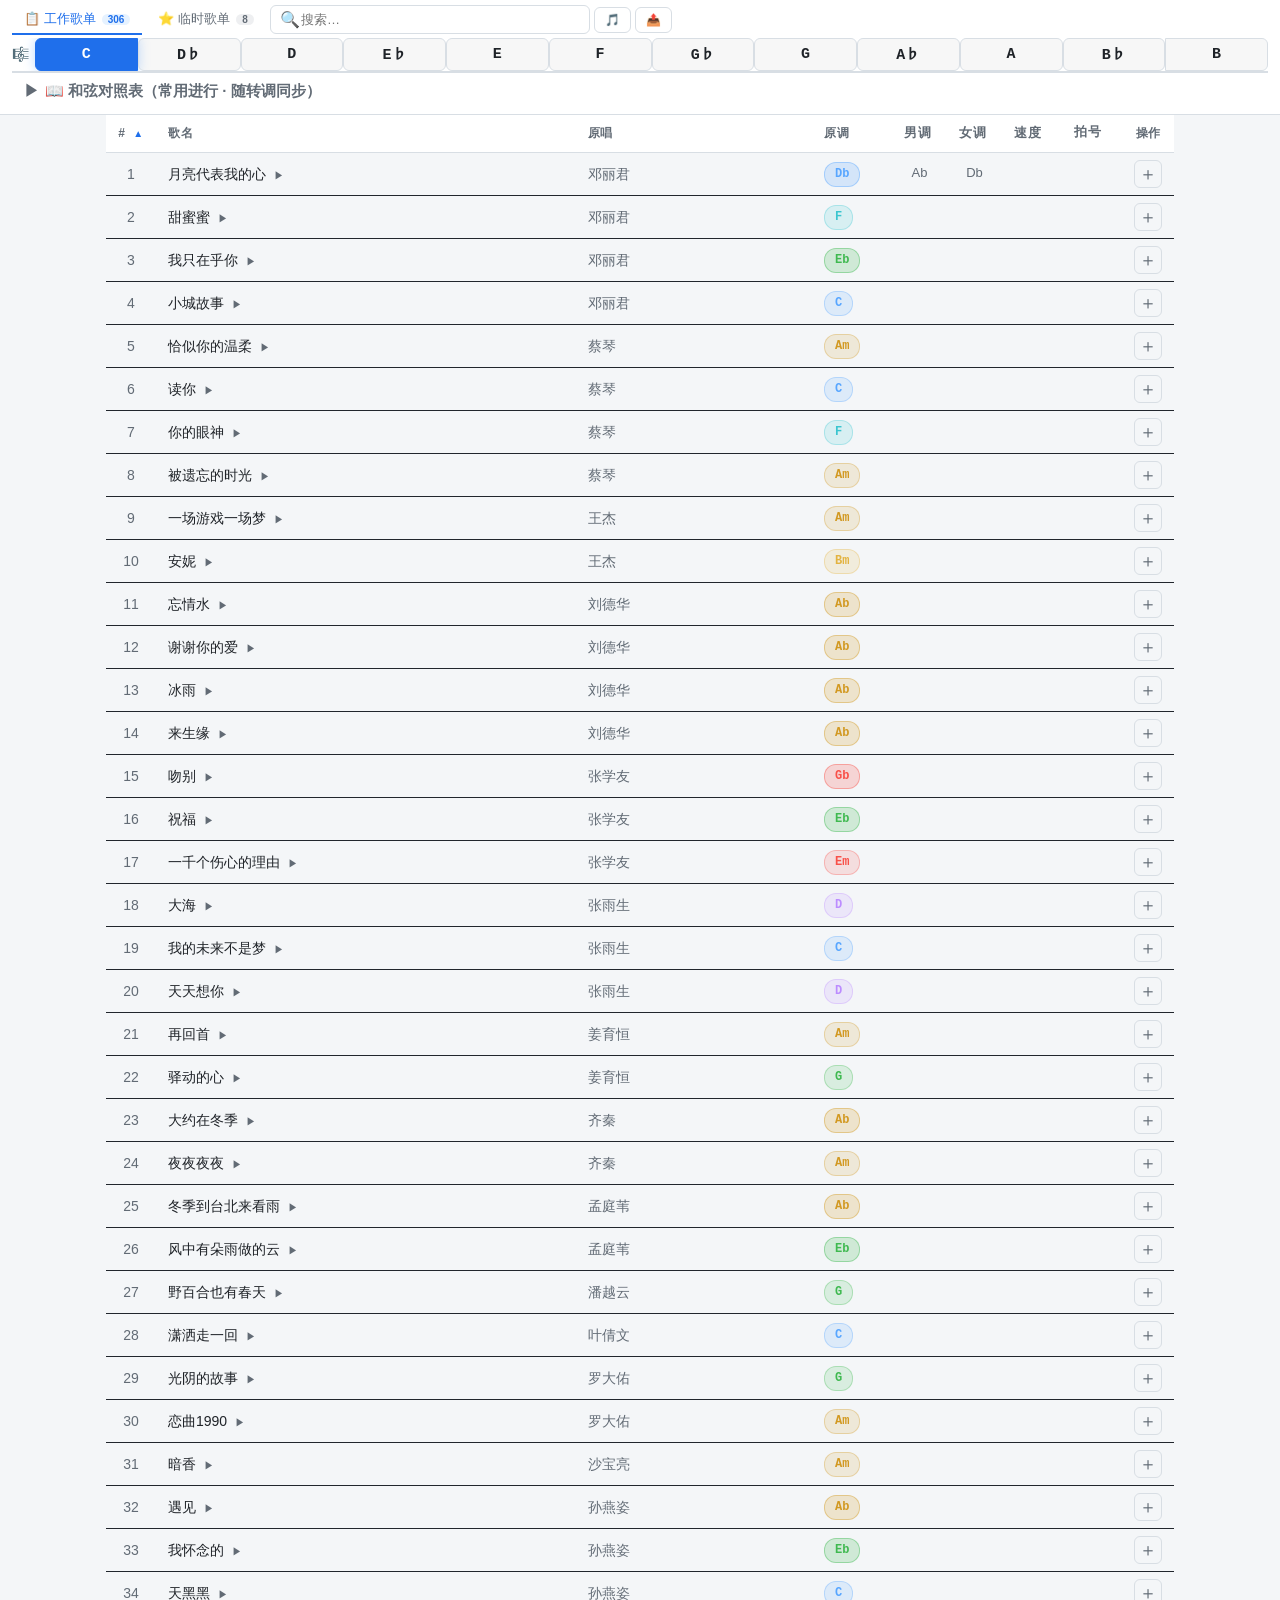
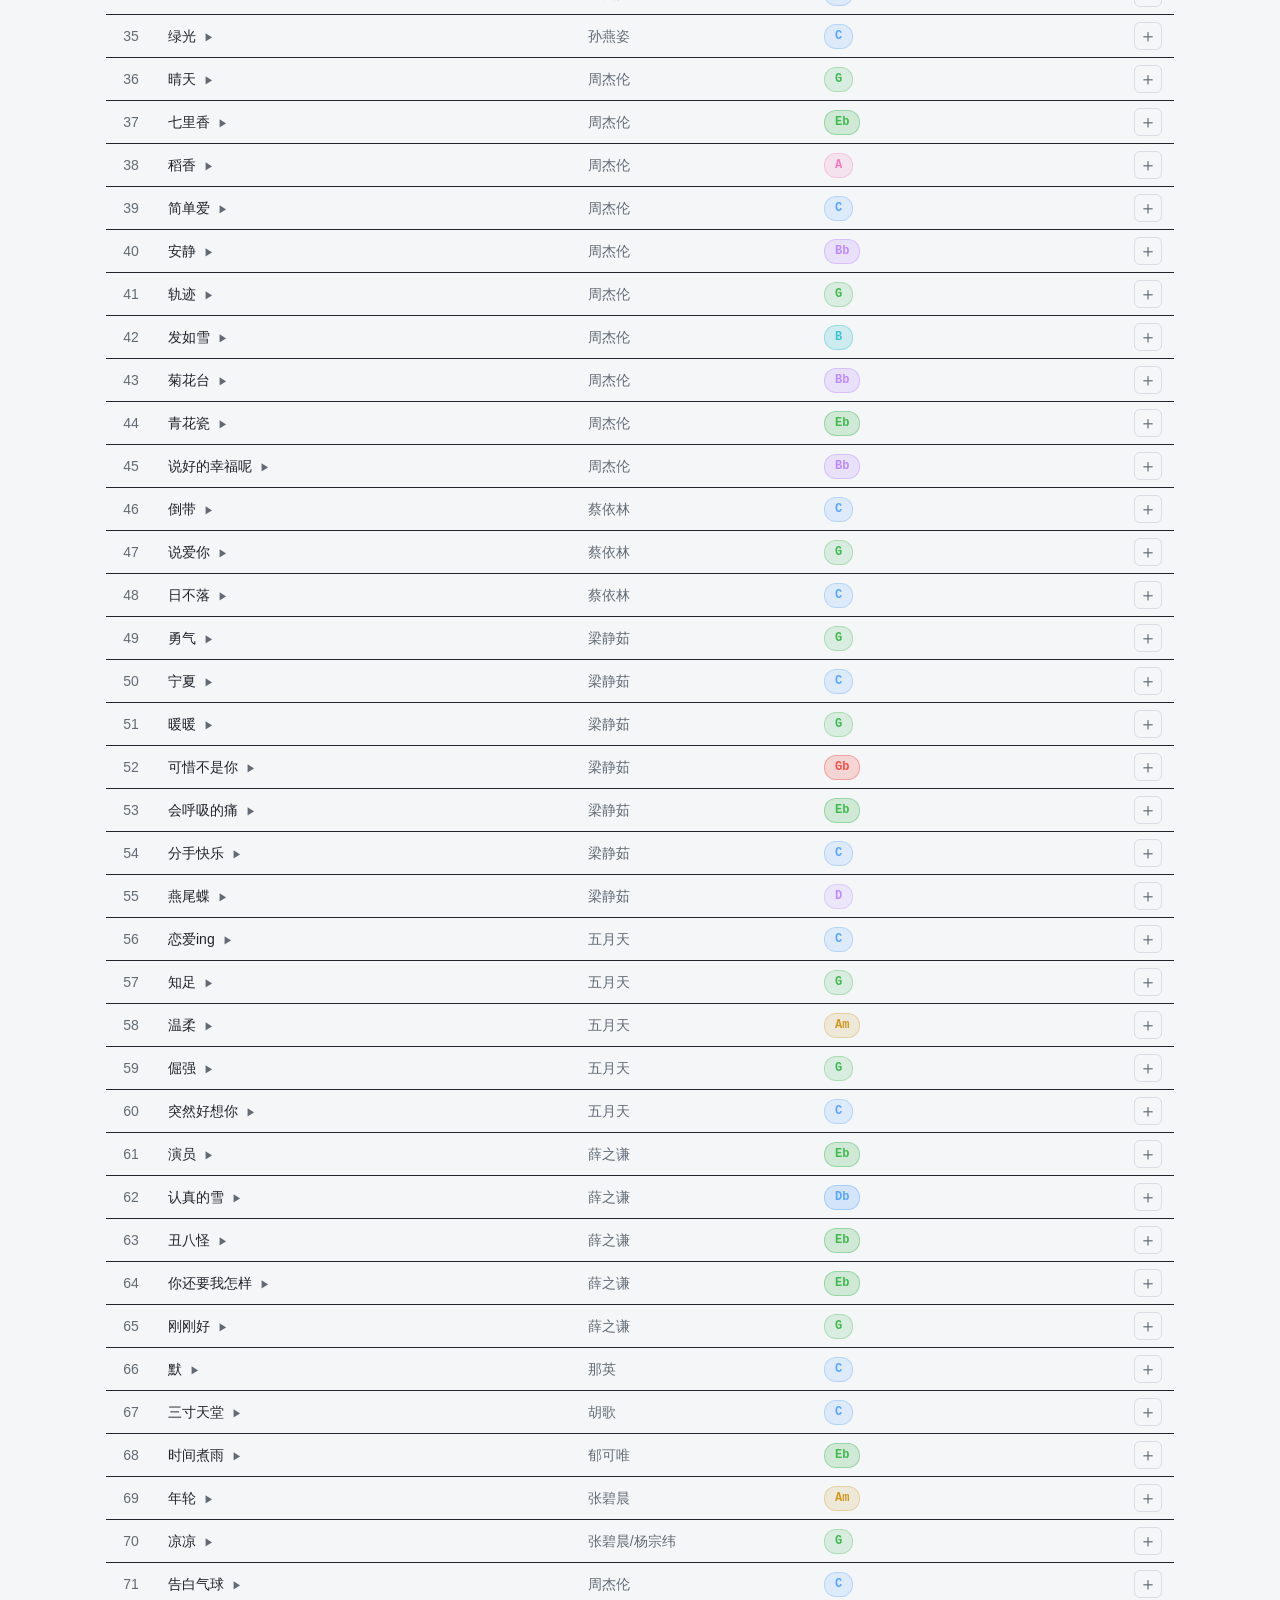
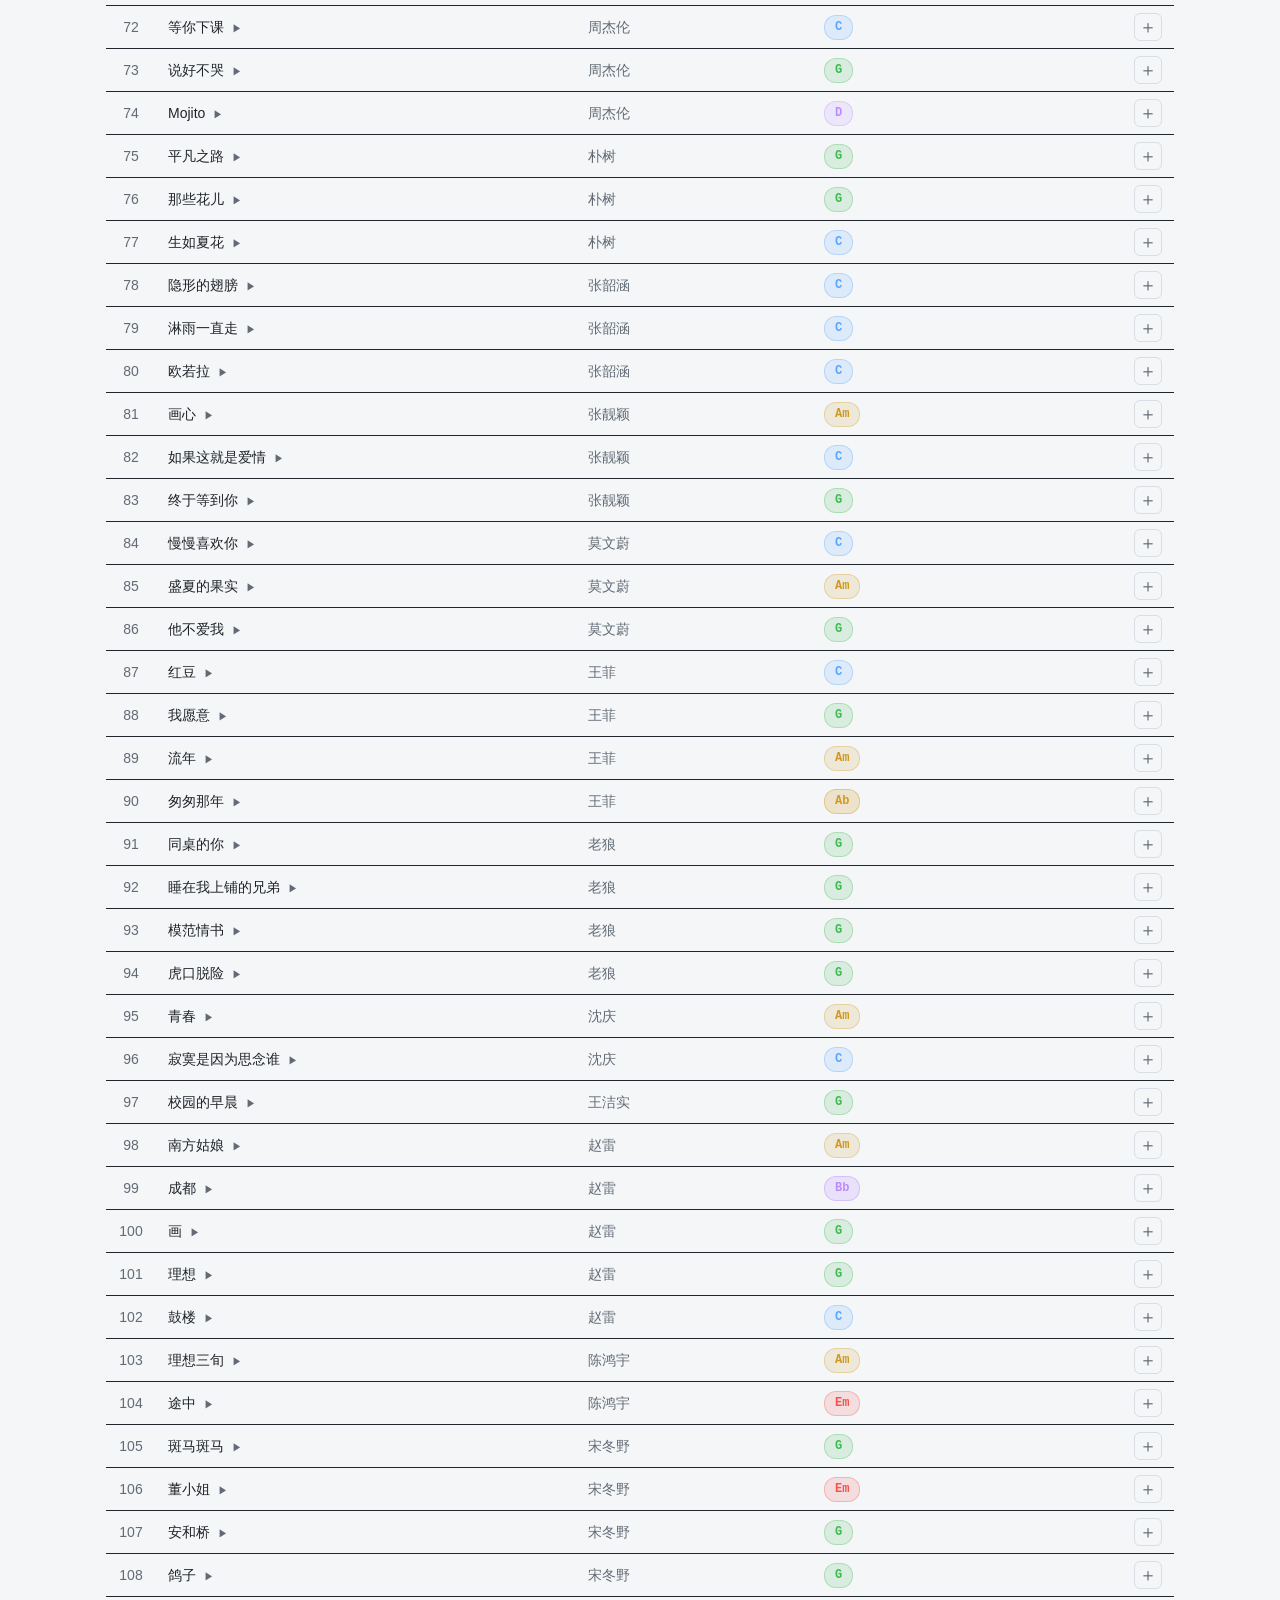
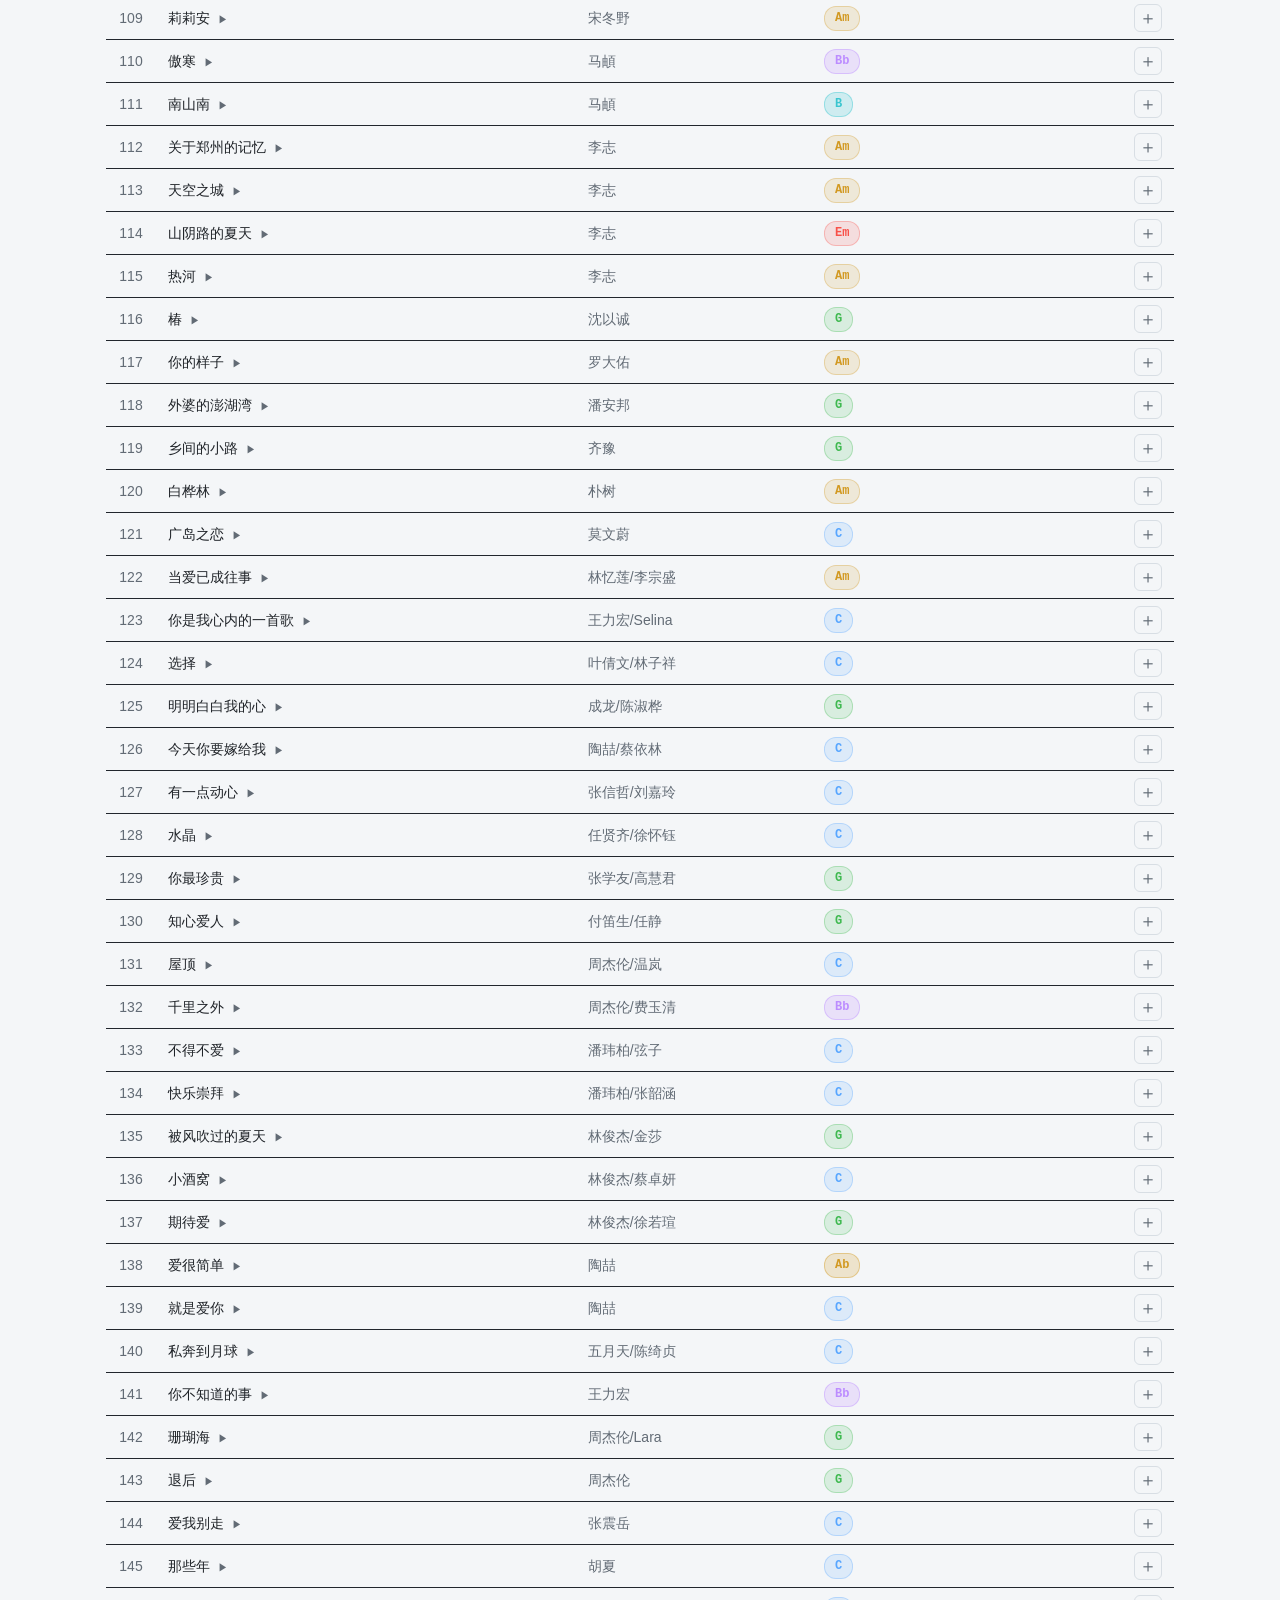
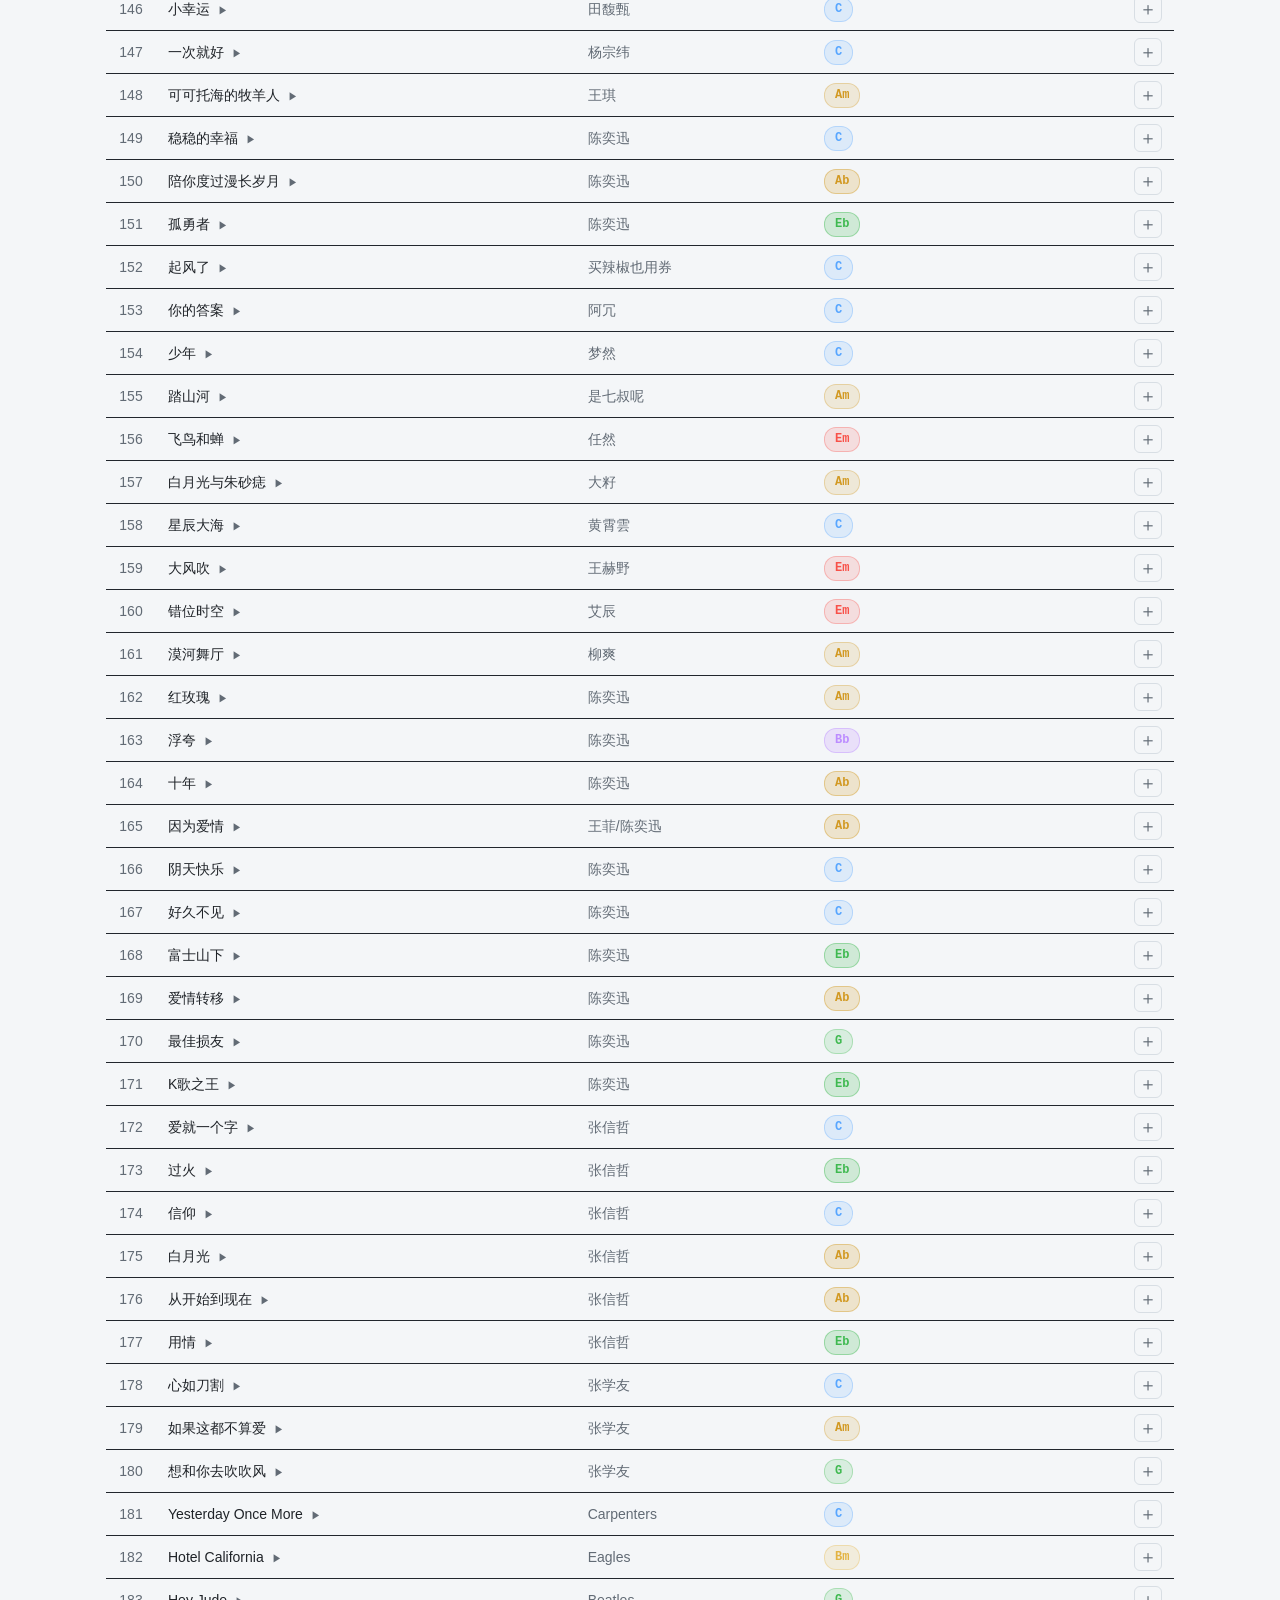
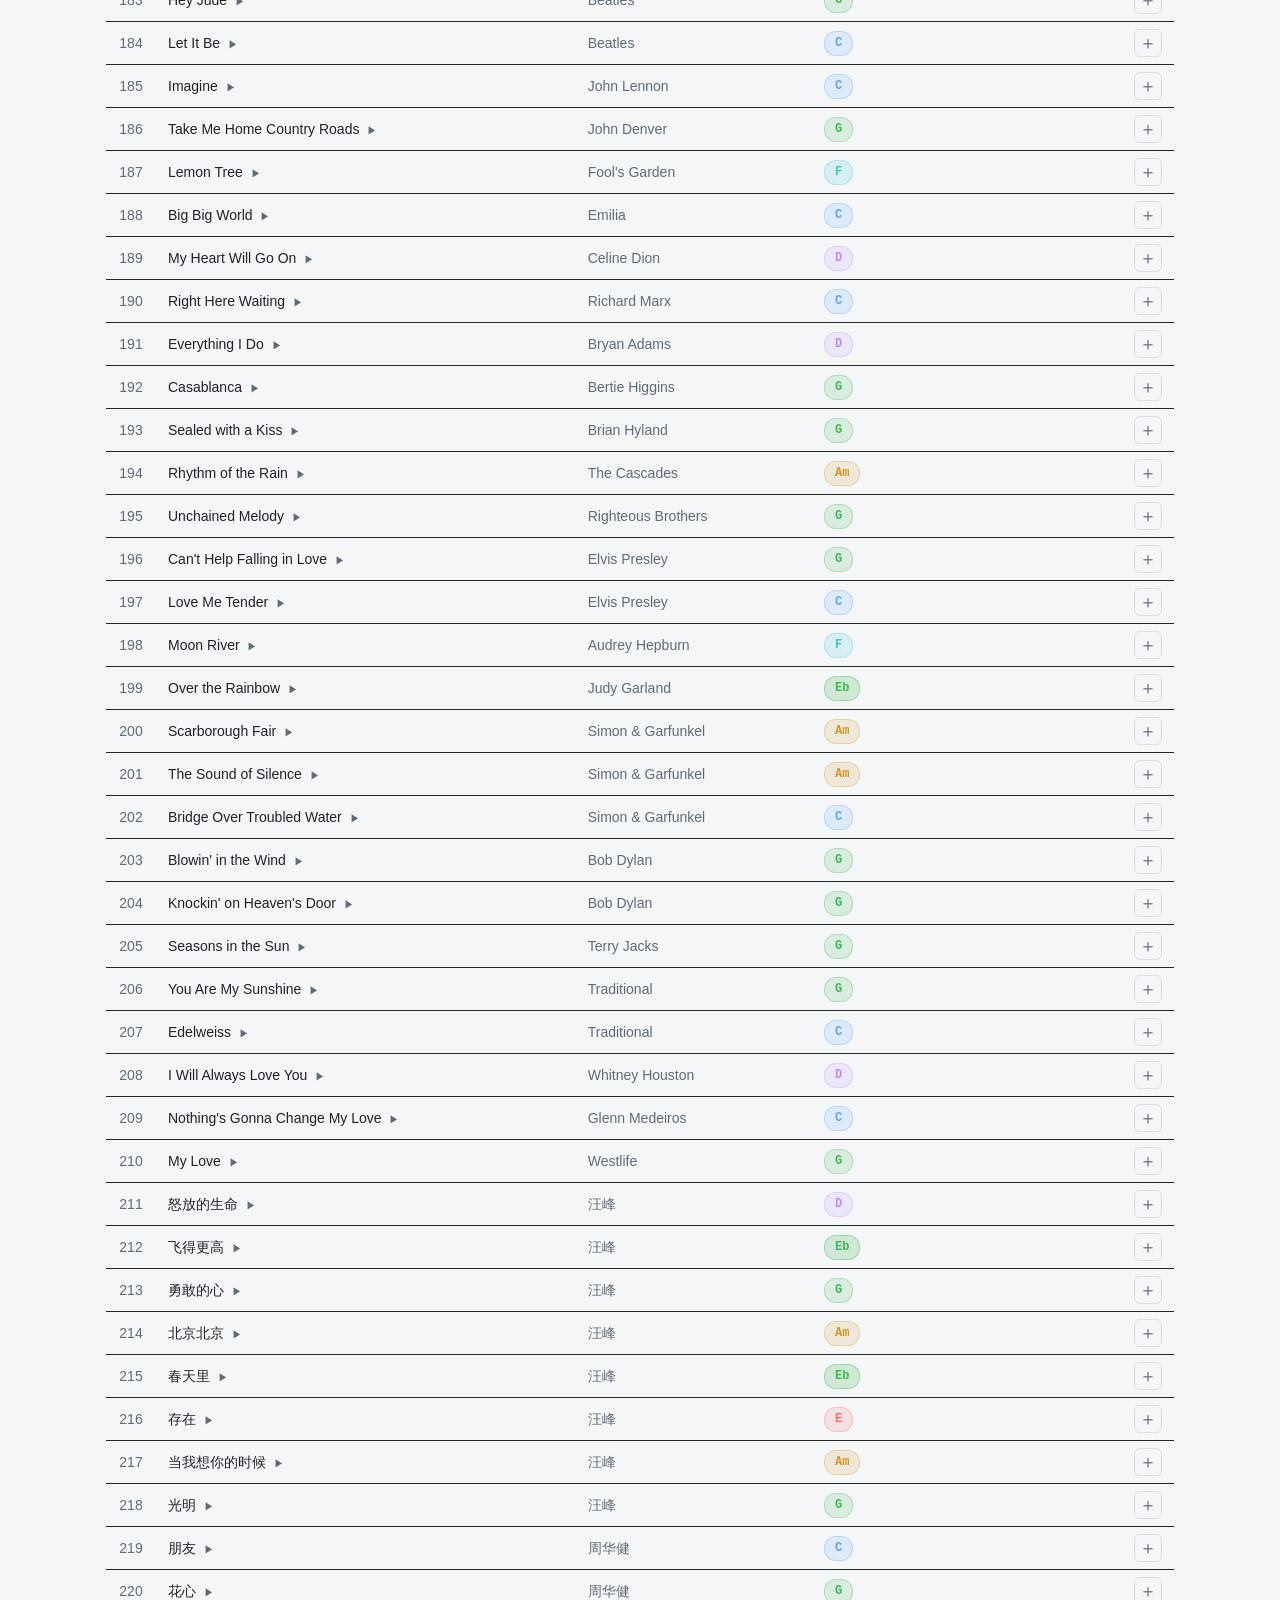
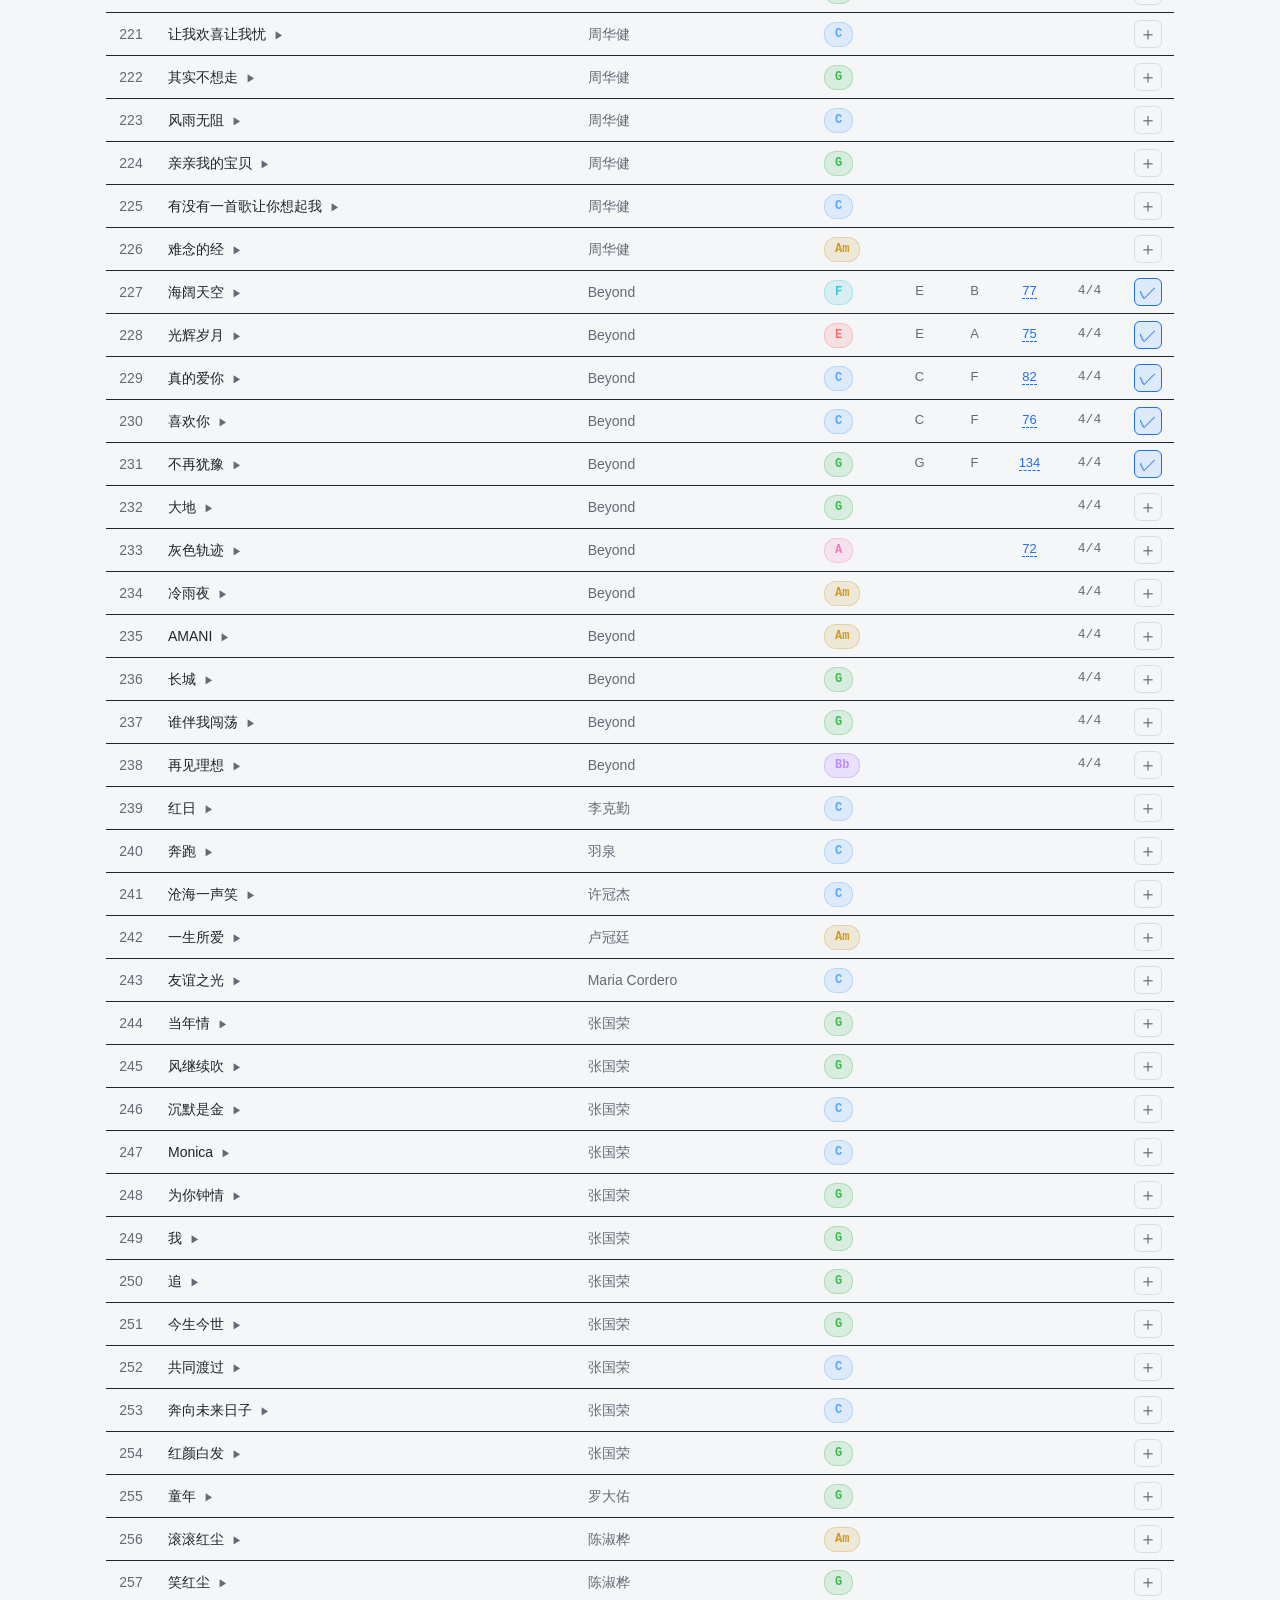
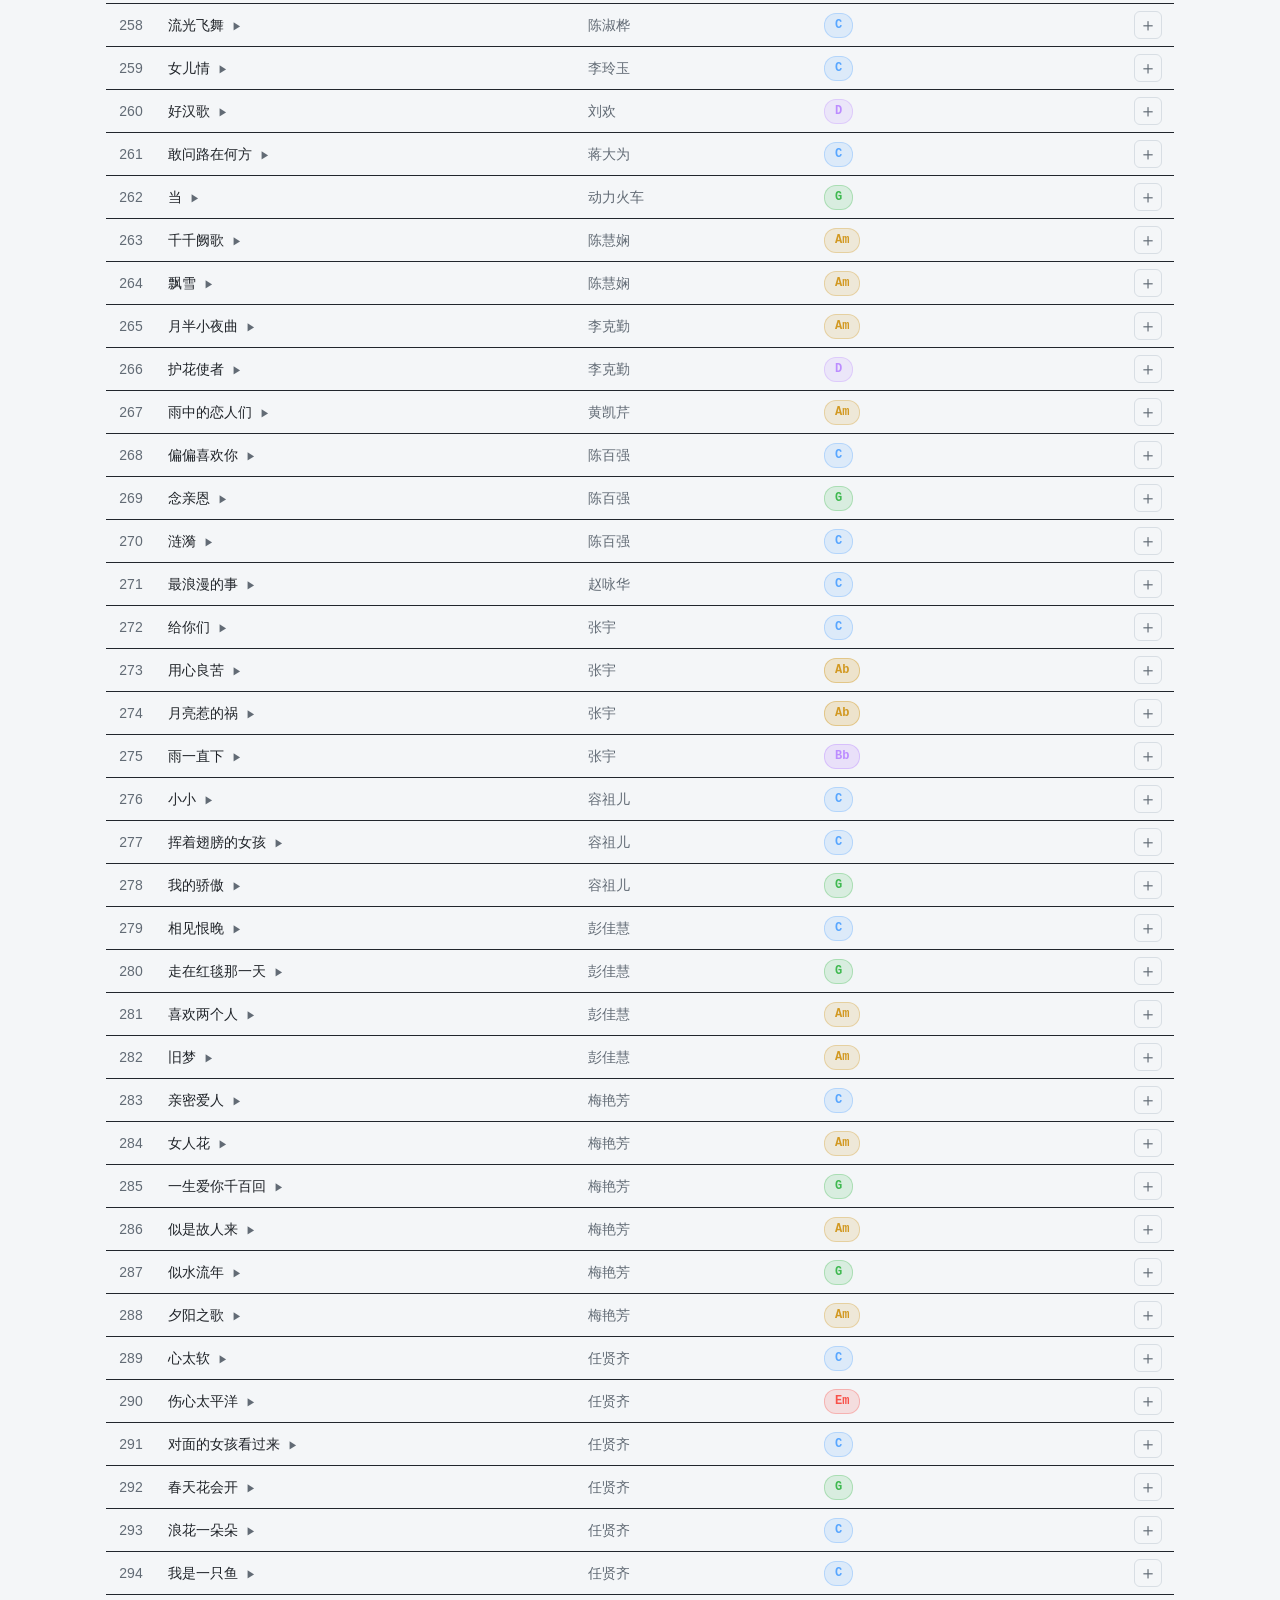
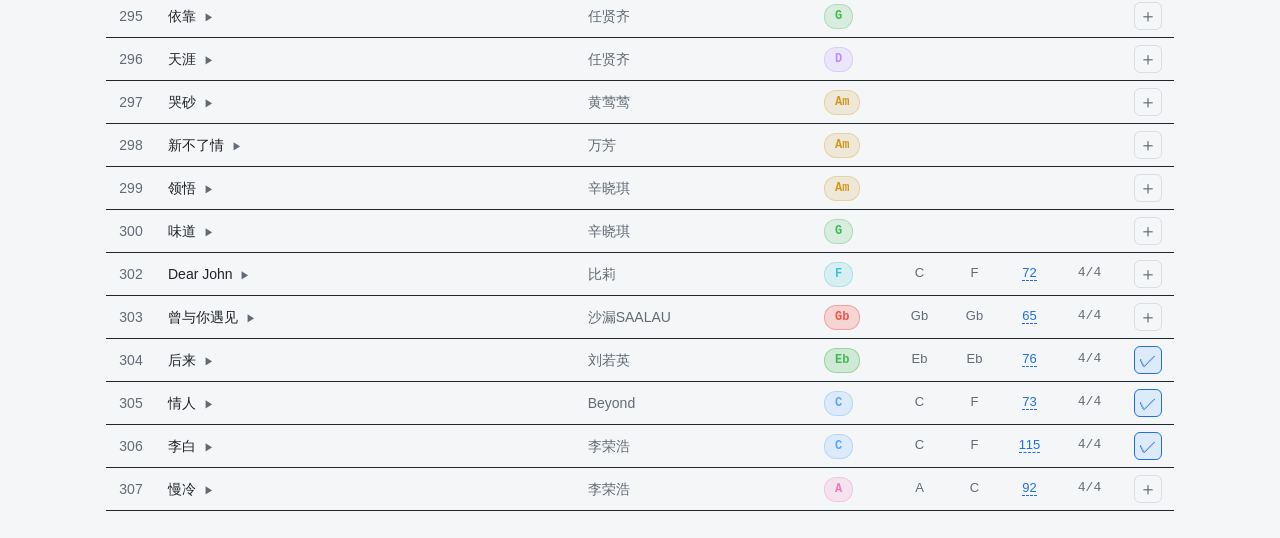
==== index.html @ fee10659 "新增网页直接保存到GitHub功能：编辑后通过GitHub API写回songs.json" ====
<!DOCTYPE html>
<!-- saved from url=(0072)https://webview.e2b.sh4.sandbox.cloudstudio.club/%E6%AD%8C%E5%8D%95.html -->
<html lang="zh-CN"><head><meta http-equiv="Content-Type" content="text/html; charset=UTF-8">

<meta name="viewport" content="width=device-width, initial-scale=1.0">
<title>工作歌单 v4.1</title>
<link rel="stylesheet" href="style.css">
</head>
<body>

<div class="toolbar">
  <div class="toolbar-top">
    <button class="tab-btn active" id="tab-main" onclick="switchTab(&#39;main&#39;)">
      <span>📋 工作歌单</span>
      <span class="tab-count" id="count-main">305</span>
    </button>
    <button class="tab-btn" id="tab-temp" onclick="switchTab(&#39;temp&#39;)">
      <span>⭐ 临时歌单</span>
      <span class="tab-count" id="count-temp">8</span>
    </button>
    <div class="search-box">
      <span class="icon">🔍</span>
      <input type="text" id="search" placeholder="搜索…" autocomplete="off">
      <button class="search-btn" id="searchClear" title="清除" onclick="clearSearch()">×</button>
    </div>
    <button class="btn outline" title="节拍器" onclick="toggleMetronome()">🎵</button>
    <button class="btn outline" title="导出修改" onclick="openExportModal()">📤</button>
  </div>
  <div class="key-bar">
    <span class="key-bar-label">🎼</span>
    <button class="key-btn active" data-key="C" data-label="C" onclick="changeTransposeKey(&#39;C&#39;, this)">C</button>
    <button class="key-btn" data-key="Db" data-label="Db" onclick="changeTransposeKey(&#39;Db&#39;, this)">D♭</button>
    <button class="key-btn" data-key="D" data-label="D" onclick="changeTransposeKey(&#39;D&#39;, this)">D</button>
    <button class="key-btn" data-key="Eb" data-label="Eb" onclick="changeTransposeKey(&#39;Eb&#39;, this)">E♭</button>
    <button class="key-btn" data-key="E" data-label="E" onclick="changeTransposeKey(&#39;E&#39;, this)">E</button>
    <button class="key-btn" data-key="F" data-label="F" onclick="changeTransposeKey(&#39;F&#39;, this)">F</button>
    <button class="key-btn" data-key="Gb" data-label="Gb" onclick="changeTransposeKey(&#39;Gb&#39;, this)">G♭</button>
    <button class="key-btn" data-key="G" data-label="G" onclick="changeTransposeKey(&#39;G&#39;, this)">G</button>
    <button class="key-btn" data-key="Ab" data-label="Ab" onclick="changeTransposeKey(&#39;Ab&#39;, this)">A♭</button>
    <button class="key-btn" data-key="A" data-label="A" onclick="changeTransposeKey(&#39;A&#39;, this)">A</button>
    <button class="key-btn" data-key="Bb" data-label="Bb" onclick="changeTransposeKey(&#39;Bb&#39;, this)">B♭</button>
    <button class="key-btn" data-key="B" data-label="B" onclick="changeTransposeKey(&#39;B&#39;, this)">B</button>
  </div>
  <div class="ref-panel" id="refPanel">
    <div class="ref-panel-toggle" onclick="toggleRefPanel()">
      <span class="arrow">▶</span>
      <span>📖 和弦对照表（常用进行 · 随转调同步）</span>
    </div>
    <div class="ref-panel-actions" id="refPanelActions">
      <button class="ref-edit-btn" id="refEditBtn" onclick="toggleRefEditMode(event)">✏️ 编辑</button>
      <span class="ref-edit-hint" id="refEditHint"></span>
    </div>
    <div class="ref-panel-body" id="refPanelBody"><div class="prog-section"><span class="prog-label">顺阶七级</span><div class="prog-measures"><div class="measure"><div class="beat has-chord"><div class="measure-num">1</div><div class="measure-chord">C</div></div></div><div class="measure"><div class="beat has-chord"><div class="measure-num">2</div><div class="measure-chord">D<small>m</small></div></div></div><div class="measure"><div class="beat has-chord"><div class="measure-num">3</div><div class="measure-chord">E<small>m</small></div></div></div><div class="measure"><div class="beat has-chord"><div class="measure-num">4</div><div class="measure-chord">F</div></div></div><div class="measure"><div class="beat has-chord"><div class="measure-num">5</div><div class="measure-chord">G</div></div></div><div class="measure"><div class="beat has-chord"><div class="measure-num">6</div><div class="measure-chord">A<small>m</small></div></div></div><div class="measure"><div class="beat has-chord"><div class="measure-num">b1<small>dim</small></div><div class="measure-chord">B<small>dim</small></div></div></div></div></div><div class="prog-section"><span class="prog-label">流行卡农进行</span><div class="prog-measures"><div class="measure"><div class="beat has-chord"><div class="measure-num">1</div><div class="measure-chord">C</div></div></div><div class="measure"><div class="beat has-chord"><div class="measure-num">5</div><div class="measure-chord">G</div></div></div><div class="measure"><div class="beat has-chord"><div class="measure-num">6</div><div class="measure-chord">A<small>m</small></div></div></div><div class="measure"><div class="beat has-chord"><div class="measure-num">3</div><div class="measure-chord">E<small>m</small></div></div></div><div class="measure"><div class="beat has-chord"><div class="measure-num">4</div><div class="measure-chord">F</div></div></div><div class="measure"><div class="beat has-chord"><div class="measure-num">1</div><div class="measure-chord">C</div></div></div><div class="measure"><div class="beat has-chord"><div class="measure-num">2</div><div class="measure-chord">D<small>m</small></div></div></div><div class="measure"><div class="beat has-chord"><div class="measure-num">5</div><div class="measure-chord">G</div></div></div></div></div><div class="prog-section"><span class="prog-label">万能抒情变体</span><div class="prog-measures"><div class="measure"><div class="beat has-chord"><div class="measure-num">4</div><div class="measure-chord">F</div></div></div><div class="measure"><div class="beat has-chord"><div class="measure-num">5</div><div class="measure-chord">G</div></div></div><div class="measure"><div class="beat has-chord"><div class="measure-num">3</div><div class="measure-chord">E<small>m</small></div></div></div><div class="measure"><div class="beat has-chord"><div class="measure-num">6</div><div class="measure-chord">A<small>m</small></div></div></div><div class="measure"><div class="beat has-chord"><div class="measure-num">2</div><div class="measure-chord">D<small>m</small></div></div></div><div class="measure"><div class="beat has-chord"><div class="measure-num">5</div><div class="measure-chord">G</div></div></div><div class="measure"><div class="beat has-chord"><div class="measure-num">1</div><div class="measure-chord">C</div></div></div></div></div><div class="prog-section"><span class="prog-label">标准 456 进行</span><div class="prog-measures"><div class="measure"><div class="beat has-chord"><div class="measure-num">4</div><div class="measure-chord">F</div></div></div><div class="measure"><div class="beat has-chord"><div class="measure-num">5</div><div class="measure-chord">G</div></div></div><div class="measure"><div class="beat has-chord"><div class="measure-num">6</div><div class="measure-chord">A<small>m</small></div></div></div><div class="measure"><div class="beat has-chord"><div class="measure-num">6</div><div class="measure-chord">A<small>m</small></div></div></div></div></div><div class="prog-section"><span class="prog-label">延伸版 4561 进行</span><div class="prog-measures"><div class="measure"><div class="beat has-chord"><div class="measure-num">4</div><div class="measure-chord">F</div></div></div><div class="measure"><div class="beat has-chord"><div class="measure-num">5</div><div class="measure-chord">G</div></div></div><div class="measure"><div class="beat has-chord"><div class="measure-num">6</div><div class="measure-chord">A<small>m</small></div></div></div><div class="measure"><div class="beat has-chord"><div class="measure-num">1</div><div class="measure-chord">C</div></div></div></div></div><div class="prog-section"><span class="prog-label">4536 变体（斜线和弦）</span><div class="prog-measures"><div class="measure"><div class="beat has-chord"><div class="measure-num">4</div><div class="measure-chord">F</div></div></div><div class="measure"><div class="beat has-chord"><div class="measure-num">5/4</div><div class="measure-chord">G/F</div></div></div><div class="measure"><div class="beat has-chord"><div class="measure-num">3</div><div class="measure-chord">E<small>m</small></div></div></div><div class="measure"><div class="beat has-chord"><div class="measure-num">6</div><div class="measure-chord">A<small>m</small></div></div></div></div></div><div class="prog-section"><span class="prog-label">五度循环进行</span><div class="prog-measures"><div class="measure"><div class="beat has-chord"><div class="measure-num">2</div><div class="measure-chord">D<small>m</small></div></div></div><div class="measure"><div class="beat has-chord"><div class="measure-num">5</div><div class="measure-chord">G</div></div></div><div class="measure"><div class="beat has-chord"><div class="measure-num">1</div><div class="measure-chord">C</div></div></div><div class="measure"><div class="beat has-chord"><div class="measure-num">4</div><div class="measure-chord">F</div></div></div></div></div><div class="prog-section"><span class="prog-label">小调顺阶下行 1</span><div class="prog-measures"><div class="measure"><div class="beat has-chord"><div class="measure-num">6</div><div class="measure-chord">A<small>m</small></div></div></div><div class="measure"><div class="beat has-chord"><div class="measure-num">5</div><div class="measure-chord">G</div></div></div><div class="measure"><div class="beat has-chord"><div class="measure-num">4</div><div class="measure-chord">F</div></div></div><div class="measure"><div class="beat has-chord"><div class="measure-num">3</div><div class="measure-chord">E<small>m</small></div></div></div></div></div><div class="prog-section"><span class="prog-label">小调顺阶下行 2</span><div class="prog-measures"><div class="measure"><div class="beat has-chord"><div class="measure-num">6</div><div class="measure-chord">A<small>m</small></div></div></div><div class="measure"><div class="beat has-chord"><div class="measure-num">5</div><div class="measure-chord">G</div></div></div><div class="measure"><div class="beat has-chord"><div class="measure-num">4</div><div class="measure-chord">F</div></div></div><div class="measure"><div class="beat has-chord"><div class="measure-num">1</div><div class="measure-chord">C</div></div></div></div></div><div class="prog-section"><span class="prog-label">现代流行、欧美影响</span><div class="prog-measures"><div class="measure"><div class="beat has-chord"><div class="measure-num">6</div><div class="measure-chord">A<small>m</small></div></div></div><div class="measure"><div class="beat has-chord"><div class="measure-num">4</div><div class="measure-chord">F</div></div></div><div class="measure"><div class="beat has-chord"><div class="measure-num">1</div><div class="measure-chord">C</div></div></div><div class="measure"><div class="beat has-chord"><div class="measure-num">5</div><div class="measure-chord">G</div></div></div></div></div><div class="prog-section"><span class="prog-label">老派流行、校园民谣</span><div class="prog-measures"><div class="measure"><div class="beat has-chord"><div class="measure-num">1</div><div class="measure-chord">C</div></div></div><div class="measure"><div class="beat has-chord"><div class="measure-num">6</div><div class="measure-chord">A<small>m</small></div></div></div><div class="measure"><div class="beat has-chord"><div class="measure-num">4</div><div class="measure-chord">F</div></div></div><div class="measure"><div class="beat has-chord"><div class="measure-num">5</div><div class="measure-chord">G</div></div></div></div></div><div class="prog-section"><span class="prog-label">爵士味、经典流行</span><div class="prog-measures"><div class="measure"><div class="beat has-chord"><div class="measure-num">1</div><div class="measure-chord">C</div></div></div><div class="measure"><div class="beat has-chord"><div class="measure-num">6</div><div class="measure-chord">A<small>m</small></div></div></div><div class="measure"><div class="beat has-chord"><div class="measure-num">2</div><div class="measure-chord">D<small>m</small></div></div></div><div class="measure"><div class="beat has-chord"><div class="measure-num">5</div><div class="measure-chord">G</div></div></div></div></div><div class="prog-section"><span class="prog-label">副歌常见</span><div class="prog-measures"><div class="measure"><div class="beat has-chord"><div class="measure-num">6</div><div class="measure-chord">A<small>m</small></div></div></div><div class="measure"><div class="beat has-chord"><div class="measure-num">4</div><div class="measure-chord">F</div></div></div><div class="measure"><div class="beat has-chord"><div class="measure-num">1</div><div class="measure-chord">C</div></div></div><div class="measure"><div class="beat has-chord"><div class="measure-num">2</div><div class="measure-chord">D<small>m</small></div></div></div><div class="measure"><div class="beat has-chord"><div class="measure-num">5</div><div class="measure-chord">G</div></div></div></div></div><div class="prog-section"><span class="prog-label">最传统进行</span><div class="prog-measures"><div class="measure"><div class="beat has-chord"><div class="measure-num">1</div><div class="measure-chord">C</div></div></div><div class="measure"><div class="beat has-chord"><div class="measure-num">4</div><div class="measure-chord">F</div></div></div><div class="measure"><div class="beat has-chord"><div class="measure-num">5</div><div class="measure-chord">G</div></div></div><div class="measure"><div class="beat has-chord"><div class="measure-num">1</div><div class="measure-chord">C</div></div></div></div></div><div class="prog-section"><span class="prog-label">摇滚、流行情绪推进</span><div class="prog-measures"><div class="measure"><div class="beat has-chord"><div class="measure-num">6</div><div class="measure-chord">A<small>m</small></div></div></div><div class="measure"><div class="beat has-chord"><div class="measure-num">4</div><div class="measure-chord">F</div></div></div><div class="measure"><div class="beat has-chord"><div class="measure-num">5</div><div class="measure-chord">G</div></div></div><div class="measure"><div class="beat has-chord"><div class="measure-num">1</div><div class="measure-chord">C</div></div></div></div></div><div class="prog-section"><span class="prog-label">渐进情绪</span><div class="prog-measures"><div class="measure"><div class="beat has-chord"><div class="measure-num">6</div><div class="measure-chord">A<small>m</small></div></div></div><div class="measure"><div class="beat has-chord"><div class="measure-num">3</div><div class="measure-chord">E<small>m</small></div></div></div><div class="measure"><div class="beat has-chord"><div class="measure-num">4</div><div class="measure-chord">F</div></div></div><div class="measure"><div class="beat has-chord"><div class="measure-num">5</div><div class="measure-chord">G</div></div></div></div></div><div class="prog-section"><span class="prog-label">终止进行</span><div class="prog-measures"><div class="measure"><div class="beat has-chord"><div class="measure-num">6</div><div class="measure-chord">A<small>m</small></div></div></div><div class="measure"><div class="beat has-chord"><div class="measure-num">2</div><div class="measure-chord">D<small>m</small></div></div></div><div class="measure"><div class="beat has-chord"><div class="measure-num">5</div><div class="measure-chord">G</div></div></div><div class="measure"><div class="beat has-chord"><div class="measure-num">1</div><div class="measure-chord">C</div></div></div></div></div></div>
  </div>
</div>
<div class="table-wrap">
  <table id="table">
    <thead>
      <tr>
        <th class="col-id sorted" onclick="sortBy(&#39;id&#39;)" style="top: 116px;"># <span class="sort-arrow">▲</span></th>
        <th onclick="sortBy(&#39;name&#39;)" style="top: 116px;">歌名 <span class="sort-arrow"></span></th>
        <th onclick="sortBy(&#39;artist&#39;)" style="top: 116px;">原唱 <span class="sort-arrow"></span></th>
        <th class="col-key" onclick="sortBy(&#39;key&#39;)" style="top: 116px;">原调 <span class="sort-arrow"></span></th>
        <th class="col-male" onclick="sortBy(&#39;maleKey&#39;)" style="top: 116px;">男调 <span class="sort-arrow"></span></th>
        <th class="col-female" onclick="sortBy(&#39;femaleKey&#39;)" style="top: 116px;">女调 <span class="sort-arrow"></span></th>
        <th class="col-bpm" onclick="sortBy(&#39;bpm&#39;)" style="top: 116px;">速度 <span class="sort-arrow"></span></th>
        <th class="col-timesig" onclick="sortBy(&#39;timeSig&#39;)" style="top: 116px;">拍号 <span class="sort-arrow"></span></th>
        <th class="col-action" style="top: 116px;">操作</th>
      </tr>
    </thead>
    <tbody id="tbody">
    <tr class="song-row" data-id="229" draggable="true" onclick="toggleProg(229)">
      <td class="col-id">1</td>
      <td class="col-name">真的爱你 <span class="prog-toggle">▶</span></td>
      <td class="col-artist">Beyond</td>
      <td class="col-key"><span class="key-badge key-C">C</span></td>
      <td class="col-male">C</td>
      <td class="col-female">F</td>
      <td class="col-bpm"><span class="bpm-link" title="设为节拍器速度" onclick="event.stopPropagation();setMetroBpm(82)">82</span></td>
      <td class="col-timesig">4/4</td>
      <td class="col-action"><button class="action-btn remove" title="移除" onclick="event.stopPropagation();removeFromTemp(229)">−</button></td>
    </tr>
    <tr class="song-row" data-id="227" draggable="true" onclick="toggleProg(227)">
      <td class="col-id">2</td>
      <td class="col-name">海阔天空 <span class="prog-toggle">▶</span></td>
      <td class="col-artist">Beyond</td>
      <td class="col-key"><span class="key-badge key-F">F</span></td>
      <td class="col-male">E</td>
      <td class="col-female">B</td>
      <td class="col-bpm"><span class="bpm-link" title="设为节拍器速度" onclick="event.stopPropagation();setMetroBpm(77)">77</span></td>
      <td class="col-timesig">4/4</td>
      <td class="col-action"><button class="action-btn remove" title="移除" onclick="event.stopPropagation();removeFromTemp(227)">−</button></td>
    </tr>
    <tr class="song-row" data-id="228" draggable="true" onclick="toggleProg(228)">
      <td class="col-id">3</td>
      <td class="col-name">光辉岁月 <span class="prog-toggle">▶</span></td>
      <td class="col-artist">Beyond</td>
      <td class="col-key"><span class="key-badge key-E">E</span></td>
      <td class="col-male">E</td>
      <td class="col-female">A</td>
      <td class="col-bpm"><span class="bpm-link" title="设为节拍器速度" onclick="event.stopPropagation();setMetroBpm(75)">75</span></td>
      <td class="col-timesig">4/4</td>
      <td class="col-action"><button class="action-btn remove" title="移除" onclick="event.stopPropagation();removeFromTemp(228)">−</button></td>
    </tr>
    <tr class="song-row" data-id="230" draggable="true" onclick="toggleProg(230)">
      <td class="col-id">4</td>
      <td class="col-name">喜欢你 <span class="prog-toggle">▶</span></td>
      <td class="col-artist">Beyond</td>
      <td class="col-key"><span class="key-badge key-C">C</span></td>
      <td class="col-male">C</td>
      <td class="col-female">F</td>
      <td class="col-bpm"><span class="bpm-link" title="设为节拍器速度" onclick="event.stopPropagation();setMetroBpm(76)">76</span></td>
      <td class="col-timesig">4/4</td>
      <td class="col-action"><button class="action-btn remove" title="移除" onclick="event.stopPropagation();removeFromTemp(230)">−</button></td>
    </tr>
    <tr class="song-row" data-id="231" draggable="true" onclick="toggleProg(231)">
      <td class="col-id">5</td>
      <td class="col-name">不再犹豫 <span class="prog-toggle">▶</span></td>
      <td class="col-artist">Beyond</td>
      <td class="col-key"><span class="key-badge key-G">G</span></td>
      <td class="col-male">G</td>
      <td class="col-female">F</td>
      <td class="col-bpm"><span class="bpm-link" title="设为节拍器速度" onclick="event.stopPropagation();setMetroBpm(134)">134</span></td>
      <td class="col-timesig">4/4</td>
      <td class="col-action"><button class="action-btn remove" title="移除" onclick="event.stopPropagation();removeFromTemp(231)">−</button></td>
    </tr>
    <tr class="song-row" data-id="304" draggable="true" onclick="toggleProg(304)">
      <td class="col-id">6</td>
      <td class="col-name">后来 <span class="prog-toggle">▶</span></td>
      <td class="col-artist">刘若英</td>
      <td class="col-key"><span class="key-badge key-Eb">Eb</span></td>
      <td class="col-male">Eb</td>
      <td class="col-female">Eb</td>
      <td class="col-bpm"><span class="bpm-link" title="设为节拍器速度" onclick="event.stopPropagation();setMetroBpm(76)">76</span></td>
      <td class="col-timesig">4/4</td>
      <td class="col-action"><button class="action-btn remove" title="移除" onclick="event.stopPropagation();removeFromTemp(304)">−</button></td>
    </tr>
    <tr class="song-row" data-id="305" draggable="true" onclick="toggleProg(305)">
      <td class="col-id">7</td>
      <td class="col-name">情人 <span class="prog-toggle">▶</span></td>
      <td class="col-artist">Beyond</td>
      <td class="col-key"><span class="key-badge key-C">C</span></td>
      <td class="col-male">C</td>
      <td class="col-female">F</td>
      <td class="col-bpm"><span class="bpm-link" title="设为节拍器速度" onclick="event.stopPropagation();setMetroBpm(73)">73</span></td>
      <td class="col-timesig">4/4</td>
      <td class="col-action"><button class="action-btn remove" title="移除" onclick="event.stopPropagation();removeFromTemp(305)">−</button></td>
    </tr>
    <tr class="song-row" data-id="306" draggable="true" onclick="toggleProg(306)">
      <td class="col-id">8</td>
      <td class="col-name">李白 <span class="prog-toggle">▶</span></td>
      <td class="col-artist">李荣浩</td>
      <td class="col-key"><span class="key-badge key-C">C</span></td>
      <td class="col-male">C</td>
      <td class="col-female">F</td>
      <td class="col-bpm"><span class="bpm-link" title="设为节拍器速度" onclick="event.stopPropagation();setMetroBpm(115)">115</span></td>
      <td class="col-timesig">4/4</td>
      <td class="col-action"><button class="action-btn remove" title="移除" onclick="event.stopPropagation();removeFromTemp(306)">−</button></td>
    </tr></tbody>
  </table>
</div>

<!-- 展开和弦：铺满锁定行以下的全屏详情区（每次仅一首） -->
<div class="detail-view" id="detailView" style="top: 116px;">
  <div class="detail-bar">
    <div class="detail-title" id="detailTitle"><span class="detail-name">真的爱你</span><span class="detail-meta"><span class="dm-chip"><i>原调</i><b>C</b></span><span class="dm-chip"><i>男调</i><b>C</b></span><span class="dm-chip"><i>女调</i><b>F</b></span><span class="dm-chip"><i>速度</i><b>82</b></span><span class="dm-chip"><i>拍号</i><b>4/4</b></span></span></div>
    <div class="detail-actions">
      <button class="btn outline" id="prevSong" title="上一首" onclick="navigateSong(-1)">◀ 上一首</button>
      <button class="btn outline" id="nextSong" title="下一首" onclick="navigateSong(1)">下一首 ▶</button>
      <button class="btn outline" id="editToggle" title="编辑：修改字母和弦、模块名称，或新增模块，保存后自动推导级数">✏️ 编辑</button>
      <button class="btn outline" id="editCancel" title="取消编辑" onclick="toggleEditMode()" style="display: none;">✕ 取消</button>
      <button class="detail-close" onclick="closeDetail()">✕ 关闭</button>
    </div>
  </div>
  <div class="detail-body" id="detailBody"><div class="prog-detail"><div class="prog-section"><span class="prog-label">前奏 solo</span><div class="prog-measures"><div class="measure"><div class="beat has-chord"><div class="measure-num">1</div><div class="measure-chord">C</div></div><div class="beat rest"><div class="measure-chord rest-mark">-</div></div><div class="beat has-chord"><div class="measure-num">5</div><div class="measure-chord">G</div></div><div class="beat rest"><div class="measure-chord rest-mark">-</div></div></div><div class="measure"><div class="beat has-chord"><div class="measure-num">6</div><div class="measure-chord">A<small>m</small></div></div><div class="beat rest"><div class="measure-chord rest-mark">-</div></div><div class="beat has-chord"><div class="measure-num">4</div><div class="measure-chord">F</div></div><div class="beat rest"><div class="measure-chord rest-mark">-</div></div></div><div class="measure"><div class="beat has-chord"><div class="measure-num">1</div><div class="measure-chord">C</div></div><div class="beat rest"><div class="measure-chord rest-mark">-</div></div><div class="beat has-chord"><div class="measure-num">5</div><div class="measure-chord">G</div></div><div class="beat rest"><div class="measure-chord rest-mark">-</div></div></div><div class="measure"><div class="beat has-chord"><div class="measure-num">1</div><div class="measure-chord">C</div></div><div class="beat rest"><div class="measure-chord rest-mark">-</div></div><div class="beat rest"><div class="measure-chord rest-mark">-</div></div><div class="beat rest"><div class="measure-chord rest-mark">-</div></div></div></div><div class="section-note" onclick="event.stopPropagation()"><textarea class="section-note-input" id="note-229-i" placeholder="前奏型" oninput="autoGrow(this);saveSectionNote(229,&#39;i&#39;,this.value)" rows="1" style="height: 28px;">SOLO</textarea></div></div><div class="prog-section"><span class="prog-label">主歌 Verse</span><div class="prog-measures"><div class="measure"><div class="beat has-chord"><div class="measure-num">1</div><div class="measure-chord">C</div></div><div class="beat rest"><div class="measure-chord rest-mark">-</div></div><div class="beat has-chord"><div class="measure-num">5</div><div class="measure-chord">G</div></div><div class="beat rest"><div class="measure-chord rest-mark">-</div></div></div><div class="measure"><div class="beat has-chord"><div class="measure-num">6</div><div class="measure-chord">A<small>m</small></div></div><div class="beat rest"><div class="measure-chord rest-mark">-</div></div><div class="beat has-chord"><div class="measure-num">4</div><div class="measure-chord">F</div></div><div class="beat rest"><div class="measure-chord rest-mark">-</div></div></div><div class="measure"><div class="beat has-chord"><div class="measure-num">1</div><div class="measure-chord">C</div></div><div class="beat rest"><div class="measure-chord rest-mark">-</div></div><div class="beat has-chord"><div class="measure-num">5</div><div class="measure-chord">G</div></div><div class="beat rest"><div class="measure-chord rest-mark">-</div></div></div><div class="measure"><div class="beat has-chord"><div class="measure-num">1</div><div class="measure-chord">C</div></div><div class="beat rest"><div class="measure-chord rest-mark">-</div></div><div class="beat rest"><div class="measure-chord rest-mark">-</div></div><div class="beat rest"><div class="measure-chord rest-mark">-</div></div></div></div><div class="section-note" onclick="event.stopPropagation()"><textarea class="section-note-input" id="note-229-v" placeholder="主歌伴奏" oninput="autoGrow(this);saveSectionNote(229,&#39;v&#39;,this.value)" rows="1" style="height: 28px;">分解</textarea></div></div><div class="prog-section"><span class="prog-label">预副歌 Pre-Chorus</span><div class="prog-measures"><div class="measure"><div class="beat has-chord"><div class="measure-num">4</div><div class="measure-chord">F</div></div><div class="beat rest"><div class="measure-chord rest-mark">-</div></div><div class="beat has-chord"><div class="measure-num">5</div><div class="measure-chord">G</div></div><div class="beat rest"><div class="measure-chord rest-mark">-</div></div></div><div class="measure"><div class="beat has-chord"><div class="measure-num">4</div><div class="measure-chord">F</div></div><div class="beat rest"><div class="measure-chord rest-mark">-</div></div><div class="beat has-chord"><div class="measure-num">5</div><div class="measure-chord">G</div></div><div class="beat rest"><div class="measure-chord rest-mark">-</div></div></div></div><div class="section-note" onclick="event.stopPropagation()"><textarea class="section-note-input" id="note-229-p" placeholder="渐强" oninput="autoGrow(this);saveSectionNote(229,&#39;p&#39;,this.value)" rows="1" style="height: 28px;"></textarea></div></div><div class="prog-section"><span class="prog-label">副歌 Chorus</span><div class="prog-measures"><div class="measure"><div class="beat has-chord"><div class="measure-num">1</div><div class="measure-chord">C</div></div><div class="beat rest"><div class="measure-chord rest-mark">-</div></div><div class="beat has-chord"><div class="measure-num">5</div><div class="measure-chord">G</div></div><div class="beat rest"><div class="measure-chord rest-mark">-</div></div></div><div class="measure"><div class="beat has-chord"><div class="measure-num">6</div><div class="measure-chord">A<small>m</small></div></div><div class="beat rest"><div class="measure-chord rest-mark">-</div></div><div class="beat has-chord"><div class="measure-num">4</div><div class="measure-chord">F</div></div><div class="beat rest"><div class="measure-chord rest-mark">-</div></div></div><div class="measure"><div class="beat has-chord"><div class="measure-num">1</div><div class="measure-chord">C</div></div><div class="beat rest"><div class="measure-chord rest-mark">-</div></div><div class="beat has-chord"><div class="measure-num">5</div><div class="measure-chord">G</div></div><div class="beat rest"><div class="measure-chord rest-mark">-</div></div></div><div class="measure"><div class="beat has-chord"><div class="measure-num">1</div><div class="measure-chord">C</div></div><div class="beat rest"><div class="measure-chord rest-mark">-</div></div><div class="beat rest"><div class="measure-chord rest-mark">-</div></div><div class="beat rest"><div class="measure-chord rest-mark">-</div></div></div></div><div class="section-note" onclick="event.stopPropagation()"><textarea class="section-note-input" id="note-229-c" placeholder="副歌加强" oninput="autoGrow(this);saveSectionNote(229,&#39;c&#39;,this.value)" rows="1" style="height: 28px;"></textarea></div></div><div class="prog-section"><span class="prog-label">solo</span><div class="prog-measures"><div class="measure"><div class="beat has-chord"><div class="measure-num">1</div><div class="measure-chord">C</div></div><div class="beat rest"><div class="measure-chord rest-mark">-</div></div><div class="beat has-chord"><div class="measure-num">5</div><div class="measure-chord">G</div></div><div class="beat rest"><div class="measure-chord rest-mark">-</div></div></div><div class="measure"><div class="beat has-chord"><div class="measure-num">6</div><div class="measure-chord">A<small>m</small></div></div><div class="beat rest"><div class="measure-chord rest-mark">-</div></div><div class="beat has-chord"><div class="measure-num">4</div><div class="measure-chord">F</div></div><div class="beat rest"><div class="measure-chord rest-mark">-</div></div></div><div class="measure"><div class="beat has-chord"><div class="measure-num">1</div><div class="measure-chord">C</div></div><div class="beat rest"><div class="measure-chord rest-mark">-</div></div><div class="beat has-chord"><div class="measure-num">5</div><div class="measure-chord">G</div></div><div class="beat rest"><div class="measure-chord rest-mark">-</div></div></div><div class="measure"><div class="beat has-chord"><div class="measure-num">1</div><div class="measure-chord">C</div></div><div class="beat rest"><div class="measure-chord rest-mark">-</div></div><div class="beat rest"><div class="measure-chord rest-mark">-</div></div><div class="beat rest"><div class="measure-chord rest-mark">-</div></div></div></div><div class="section-note" onclick="event.stopPropagation()"><textarea class="section-note-input" id="note-229-b" placeholder="间奏" oninput="autoGrow(this);saveSectionNote(229,&#39;b&#39;,this.value)" rows="1" style="height: 28px;"></textarea></div></div></div></div>
</div>

<div class="metro" id="metro" style="display:none;">
  <div class="metro-head"><span>🎵 节拍器</span><button class="metro-x" onclick="toggleMetronome()">×</button></div>
  <div class="metro-bpm"><input type="number" id="metroBpmInput" min="40" max="240" value="80" oninput="onMetroBpmInput(this.value)" onblur="setMetroBpm(this.value)" onclick="this.select()"> <small>BPM</small></div>
  <input type="range" id="metroRange" min="40" max="240" value="80" oninput="setMetroBpm(this.value)">
  <div class="metro-meter">
    <div class="metro-meter-label">拍号（可自由输入，如 4/4 · 3/4 · 6/8 · 5/4 · 7/8）</div>
    <div class="metro-meter-row">
      <input type="text" id="metroMeter" value="4/4" maxlength="5" inputmode="numeric" oninput="setMeter(this.value)">
      <div class="metro-presets">
        <button onclick="setMeter(&#39;4/4&#39;)" class="active">4/4</button>
        <button onclick="setMeter(&#39;3/4&#39;)">3/4</button>
        <button onclick="setMeter(&#39;2/4&#39;)">2/4</button>
        <button onclick="setMeter(&#39;6/8&#39;)">6/8</button>
        <button onclick="setMeter(&#39;5/4&#39;)">5/4</button>
        <button onclick="setMeter(&#39;7/8&#39;)">7/8</button>
      </div>
    </div>
  </div>
  <div class="metro-ctrl">
    <button id="metroPlay" onclick="metroToggle()">▶ 开始</button>
    <button class="outline" onclick="metroTap()">点按测速</button>
  </div>
  <div class="metro-beat" id="metroBeat"><span class="bdot b-strong"></span><span class="bdot b-weak"></span><span class="bdot b-weak"></span><span class="bdot b-weak"></span></div>
</div>
<div id="chordTip" class="chord-tip"></div>

<div class="export-mask" id="exportMask" onclick="if(event.target===this)closeExportModal()">
  <div class="export-box">
    <div class="export-head"><span>📤 导出修改指令</span><button class="export-x" onclick="closeExportModal()">×</button></div>
    <div class="export-hint" id="exportHint"></div>
    <textarea class="export-ta" id="exportTa" readonly="" spellcheck="false"></textarea>
    <div class="export-actions">
      <button class="btn primary" id="exportCopyBtn" onclick="copyExport()">📋 复制文本</button>
      <button class="btn outline" onclick="downloadExport()">💾 下载 txt</button>
    </div>
    <div class="save-github">
      <div class="save-row">
        <input type="password" id="ghToken" class="gh-token" placeholder="GitHub Token（需 repo 权限）" autocomplete="off">
        <label class="gh-remember"><input type="checkbox" id="ghRemember"> 记住</label>
      </div>
      <div class="save-row">
        <button class="btn primary" id="ghSaveBtn" onclick="saveToGitHub()">☁ 保存到 GitHub</button>
        <span id="ghSaveStatus" class="gh-status"></span>
      </div>
    </div>
  </div>
</div>

<script src="app.js"></script>



</body></html>
---- style.css ----
:root {
    --bg: #0d1117;
    --surface: #161b22;
    --surface-hover: #1c2331;
    --border: #30363d;
    --text: #e6edf3;
    --text-dim: #8b949e;
    --accent: #58a6ff;
    --accent-dim: #1f6feb;
    --key-C: #58a6ff;
    --key-G: #3fb950;
    --key-Am: #d29922;
    --key-D: #bc8cff;
    --key-Em: #f85149;
    --key-F: #39c5cf;
    --key-Bm: #e3b341;

  --key-A: #f778ba;
  --key-E: #ff6b6b;
  --key-Dm: #4ecdc4;

    --key-other: #8b949e;
  }
  * { margin: 0; padding: 0; box-sizing: border-box; }
  body {
    font-family: -apple-system, BlinkMacSystemFont, 'Segoe UI', 'Microsoft YaHei', sans-serif;
    background: var(--bg);
    color: var(--text);
    line-height: 1.6;
    padding: 0;
  }
  .toolbar {
    position: sticky;
    top: 0;
    z-index: 100;
    background: var(--surface);
    border-bottom: 1px solid var(--border);
    padding: 5px 12px;
  }
  .toolbar-top {
    display: flex;
    flex-wrap: nowrap;
    gap: 4px;
    align-items: center;
  }
  .search-box {
    flex: 1 1 auto;
    min-width: 100px;
    max-width: 320px;
    position: relative;
  }
  .search-box input {
    width: 100%;
    padding: 6px 32px 6px 30px;
    background: var(--bg);
    border: 1px solid var(--border);
    border-radius: 6px;
    color: var(--text);
    font-size: 13px;
    outline: none;
    transition: border-color 0.2s;
  }
  .search-box input:focus {
    border-color: var(--accent);
  }
  .search-box .icon {
    position: absolute;
    left: 10px;
    top: 50%;
    transform: translateY(-50%);
    color: var(--text-dim);
    font-size: 16px;
    pointer-events: none;
  }
  .search-btn {
    position: absolute;
    right: 4px;
    top: 50%;
    transform: translateY(-50%);
    background: transparent;
    border: none;
    color: var(--text-dim);
    cursor: pointer;
    font-size: 16px;
    padding: 4px 8px;
    border-radius: 6px;
    line-height: 1;
    display: none;
  }
  .search-btn:hover {
    color: var(--text);
    background: rgba(255,255,255,0.06);
  }
  .search-btn.visible {
    display: inline-block;
  }
  .top-controls { display: none; }
  .btn {
    padding: 5px 10px;
    background: var(--accent-dim);
    border: none;
    border-radius: 6px;
    color: #fff;
    font-size: 12px;
    cursor: pointer;
    transition: opacity 0.2s;
    white-space: nowrap;
  }
  .btn:hover { opacity: 0.85; }
  .btn.outline {
    background: transparent;
    border: 1px solid var(--border);
    color: var(--text-dim);
  }
  .btn.outline:hover {
    border-color: var(--accent);
    color: var(--text);
  }
  .table-wrap {
    padding: 0 16px 28px;
    max-width: 1100px;
    margin: 0 auto;
  }
  table {
    width: 100%;
    border-collapse: collapse;
    font-size: 14px;
  }
  thead th {
    position: sticky;
    top: 0; /* JS动态设置 */
    background: var(--surface);
    z-index: 10;
    padding: 8px 12px;
    text-align: left;
    font-weight: 600;
    color: var(--text-dim);
    font-size: 12px;
    text-transform: uppercase;
    letter-spacing: 0.5px;
    border-bottom: 1px solid var(--border);
    cursor: pointer;
    user-select: none;
  }
  thead th:hover { color: var(--text); }
  thead th .sort-arrow { font-size: 10px; margin-left: 4px; opacity: 0.5; }
  thead th.sorted .sort-arrow { opacity: 1; color: var(--accent); }
  tbody tr {
    border-bottom: 1px solid #21262d;
    transition: background 0.15s;
  }
  tbody tr:hover { background: var(--surface-hover); }
  tbody td {
    padding: 7px 12px;
    vertical-align: middle;
  }
  .col-id { width: 50px; color: var(--text-dim); text-align: center; }
  .col-name { font-weight: 500; }
  .col-artist { color: var(--text-dim); }
  .col-key { width: 80px; }
  .col-male { width: 55px; text-align: center; font-size: 13px; color: var(--text-dim); }
  .col-female { width: 55px; text-align: center; font-size: 13px; color: var(--text-dim); }
  .col-bpm { width: 55px; text-align: center; font-size: 13px; color: var(--text-dim); }
  .col-timesig { width: 65px; text-align: center; font-size: 13px; color: var(--text-dim); font-family: 'Consolas', 'Monaco', monospace; }
  .key-badge {
    display: inline-block;
    padding: 2px 10px;
    border-radius: 12px;
    font-size: 12px;
    font-weight: 600;
    font-family: 'Consolas', 'Monaco', monospace;
  }
  .key-C { background: rgba(88,166,255,0.15); color: var(--key-C); border: 1px solid rgba(88,166,255,0.3); }
  .key-G { background: rgba(63,185,80,0.15); color: var(--key-G); border: 1px solid rgba(63,185,80,0.3); }
  .key-Am { background: rgba(210,153,34,0.15); color: var(--key-Am); border: 1px solid rgba(210,153,34,0.3); }
  .key-D { background: rgba(188,140,255,0.15); color: var(--key-D); border: 1px solid rgba(188,140,255,0.3); }
  .key-Em { background: rgba(248,81,73,0.15); color: var(--key-Em); border: 1px solid rgba(248,81,73,0.3); }
  .key-F { background: rgba(57,197,207,0.15); color: var(--key-F); border: 1px solid rgba(57,197,207,0.3); }
  .key-Bm { background: rgba(227,179,65,0.15); color: var(--key-Bm); border: 1px solid rgba(227,179,65,0.3); }
  .key-other { background: rgba(139,148,158,0.1); color: var(--key-other); border: 1px solid rgba(139,148,158,0.2); }

  .key-A { background: rgba(247,120,186,0.15); color: var(--key-A); border: 1px solid rgba(247,120,186,0.3); }
  .key-E { background: rgba(255,107,107,0.15); color: var(--key-E); border: 1px solid rgba(255,107,107,0.3); }

  .key-Db { background: rgba(88,166,255,0.2); color: #58a6ff; border: 1px solid rgba(88,166,255,0.4); }
  .key-Eb { background: rgba(63,185,80,0.2); color: #3fb950; border: 1px solid rgba(63,185,80,0.4); }
  .key-Ab { background: rgba(210,153,34,0.2); color: #d29922; border: 1px solid rgba(210,153,34,0.4); }
  .key-Bb { background: rgba(188,140,255,0.2); color: #bc8cff; border: 1px solid rgba(188,140,255,0.4); }
  .key-Gb { background: rgba(248,81,73,0.2); color: #f85149; border: 1px solid rgba(248,81,73,0.4); }
  .key-B { background: rgba(57,197,207,0.2); color: #39c5cf; border: 1px solid rgba(57,197,207,0.4); }
  .key-Dm { background: rgba(78,205,196,0.15); color: var(--key-Dm); border: 1px solid rgba(78,205,196,0.3); }

  .empty-row {
    text-align: center;
    padding: 40px;
    color: var(--text-dim);
  }
  @media (max-width: 700px) {
    .toolbar-top { flex-direction: column; align-items: stretch; }
    .search-box { max-width: none; }
    thead th { top: auto; }
    .col-timesig { display: none; }
  }

  .song-row { cursor: pointer; }
  .prog-toggle {
    display: inline-block;
    font-size: 10px;
    color: var(--text-dim);
    margin-left: 4px;
    transition: transform 0.2s;
  }
  .prog-detail {
    display: flex;
    flex-wrap: wrap;
    gap: 8px;
    padding: 7px 12px;
  }
  .prog-section {
    display: flex;
    flex-direction: column;
    gap: 2px;
    flex: 0 0 100%;
    max-width: 100%;
  }
  .prog-label {
    font-size: 10.5px;
    color: var(--text-dim);
    text-transform: uppercase;
    letter-spacing: 0.5px;
    margin-bottom: 1px;
  }
  .prog-measures {
    display: grid;
    grid-template-columns: repeat(auto-fill, minmax(108px, 1fr));
    gap: 0;
    border-radius: 6px;
    overflow: visible;
    border: 1px solid rgba(88,166,255,0.2);
    background: rgba(88,166,255,0.06);
    margin-top: 1px;
  }
  .measure {
    padding: 1px 4px;
    border-right: 1px solid rgba(88,166,255,0.15);
    border-bottom: 1px dashed rgba(63,185,80,0.3);
    text-align: center;
    display: flex;
    align-items: stretch;
  }
  .beat {
    flex: 1 1 auto;
    min-width: max-content;
    display: flex;
    flex-direction: column;
    justify-content: center;
    align-items: center;
    padding: 1px 3px;
    white-space: nowrap;
  }
  .beat.has-chord .measure-num { color: var(--accent); }
  /* 空拍休止标记 "-"：弱化显示，区别于实际和弦 */
  .measure-chord.rest-mark {
    color: rgba(139,148,158,0.5);
    font-weight: 400;
  }
  .measure-num {
    font-family: 'Consolas', 'Monaco', monospace;
    font-size: 15px;
    font-weight: 700;
    color: var(--accent);
    letter-spacing: 1.5px;
    line-height: 0.9;
  }
  .measure-num small {
    font-size: 0.65em;
    font-weight: 500;
    letter-spacing: 0.5px;
  }
  .measure-chord {
    font-family: 'Consolas', 'Monaco', monospace;
    font-size: 14px;
    font-weight: 600;
    color: #3fb950;
    letter-spacing: 1px;
    line-height: 0.9;
    margin-top: 0;
  }
  .measure-chord small {
    font-size: 0.7em;
    font-weight: 500;
    letter-spacing: 0.3px;
  }
  .prog-num.none {
    color: var(--text-dim);
    background: transparent;
    border: 1px dashed rgba(255,255,255,0.15);
    font-weight: 400;
    font-size: 13px;
    letter-spacing: 0;
  }
  .prog-empty {
    color: var(--text-dim);
    font-size: 13px;
  }
  .back-top-btn {
    position: absolute;
    top: 10px;
    right: 14px;
    background: rgba(88,166,255,0.12);
    border: 1px solid rgba(88,166,255,0.25);
    color: var(--accent);
    padding: 4px 12px;
    border-radius: 6px;
    font-size: 12px;
    cursor: pointer;
    z-index: 5;
    transition: all 0.15s;
    white-space: nowrap;
  }
  .back-top-btn:hover {
    background: rgba(88,166,255,0.22);
    border-color: var(--accent);
  }
  .ref-panel {
    border-top: 1px solid var(--border);
    background: var(--bg);
  }
  .ref-panel.open {
  }
  .ref-panel-toggle {
    display: flex;
    align-items: center;
    gap: 6px;
    padding: 6px 12px;
    background: var(--surface);
    border-top: 1px solid var(--border);
    cursor: pointer;
    user-select: none;
    font-size: 15px;
    font-weight: 600;
    color: var(--text-dim);
    transition: background 0.15s;
  }
  .ref-panel-toggle:hover {
    background: var(--surface-hover);
    color: var(--text);
  }
  .ref-panel-toggle .arrow {
    transition: transform 0.2s;
    display: inline-block;
  }
  .ref-panel.open .ref-panel-toggle .arrow {
    transform: rotate(90deg);
  }
  .ref-panel-body {
    overflow: hidden;
    max-height: 0;
    transition: max-height 0.25s ease;
  }
  .ref-panel.open .ref-panel-body {
    max-height: 1200px;
    padding: 10px 16px;
    display: flex;
    flex-wrap: wrap;
    gap: 10px;
  }
  /* ===== 和弦对照表：编辑模式（增加 / 排序和弦进行模块） ===== */
  .ref-panel-actions {
    display: none;
    align-items: center;
    gap: 8px;
    padding: 4px 16px 0;
    font-size: 12px;
  }
  .ref-panel.open .ref-panel-actions { display: flex; }
  .ref-edit-btn {
    padding: 3px 12px;
    border: 1px solid var(--border);
    border-radius: 6px;
    background: rgba(255,255,255,0.04);
    color: var(--text-dim);
    cursor: pointer;
    font-size: 12px;
    transition: all 0.15s;
  }
  .ref-edit-btn:hover { border-color: var(--accent); color: var(--text); }
  .ref-edit-btn.active { background: var(--accent); border-color: var(--accent); color: #fff; }
  .ref-edit-hint { color: var(--text-dim); }
  /* 编辑模式下的和弦进行模块卡片 */
  .ref-panel-body .prog-section.ref-edit {
    flex: 0 0 auto;
    min-width: 200px;
    max-width: 260px;
    background: rgba(88,166,255,0.06);
    border: 1px solid rgba(88,166,255,0.28);
    border-radius: 8px;
    padding: 8px;
    gap: 4px;
  }
  .ref-panel-body .prog-section.ref-edit .edit-chords { font-size: 14px; padding: 6px 8px; }
  .ref-preview {
    font-family: 'Consolas','Monaco', monospace;
    font-size: 12px;
    color: var(--text-dim);
    letter-spacing: 0.5px;
    word-break: break-all;
    line-height: 1.5;
  }
  .ref-add { flex: 0 0 100%; margin-top: 2px; }
  .ref-add .btn { font-size: 13px; }

  /* ===== Tab 标签栏 ===== */

  .tab-btn {
    padding: 5px 12px;
    background: transparent;
    border: none;
    border-bottom: 2px solid transparent;
    color: var(--text-dim);
    font-size: 13px;
    font-weight: 500;
    cursor: pointer;
    transition: all 0.15s;
    display: inline-flex;
    align-items: center;
    gap: 6px;
    user-select: none;
    margin-bottom: -1px;
  }
  .tab-btn:hover { color: var(--text); }
  .tab-btn.active {
    color: var(--accent);
    border-bottom-color: var(--accent);
  }
  .tab-count {
    background: rgba(88,166,255,0.15);
    color: var(--accent);
    font-size: 10px;
    padding: 0px 6px;
    border-radius: 8px;
    font-weight: 600;
    min-width: 18px;
    text-align: center;
  }
  .tab-btn:not(.active) .tab-count {
    background: rgba(139,148,158,0.15);
    color: var(--text-dim);
  }

  /* ===== 操作列（+/-） ===== */
  .col-action { width: 50px; text-align: center; }
  thead th.col-action { cursor: default; }
  thead th.col-action:hover { color: var(--text-dim); }
  .action-btn {
    width: 28px;
    height: 28px;
    border-radius: 6px;
    border: 1px solid var(--border);
    background: transparent;
    color: var(--text-dim);
    font-size: 18px;
    cursor: pointer;
    line-height: 1;
    display: inline-flex;
    align-items: center;
    justify-content: center;
    transition: all 0.15s;
    padding: 0;
  }
  .action-btn:hover {
    border-color: var(--accent);
    color: var(--accent);
    background: rgba(88,166,255,0.1);
  }
  .action-btn.remove:hover {
    border-color: #f85149;
    color: #f85149;
    background: rgba(248,81,73,0.1);
  }
  .action-btn.added {
    border-color: var(--accent);
    color: var(--accent);
    background: rgba(88,166,255,0.15);
    cursor: default;
  }
  .action-btn.added:hover {
    border-color: var(--accent);
    color: var(--accent);
    background: rgba(88,166,255,0.15);
  }

  /* 临时歌单空状态 */
  .empty-temp {
    text-align: center;
    padding: 60px 20px;
    color: var(--text-dim);
  }
  .empty-temp .empty-icon {
    font-size: 56px;
    margin-bottom: 12px;
    opacity: 0.35;
  }
  .empty-temp .empty-text {
    font-size: 15px;
    margin-bottom: 4px;
  }
  .empty-temp .empty-hint {
    font-size: 12px;
    opacity: 0.6;
  }
  .song-row.pinned-row {
    background: rgba(88,166,255,0.06);
  }
  .song-row.pinned-row:hover {
    background: rgba(88,166,255,0.12);
  }
  .pinned-tag {
    display: inline-block;
    font-size: 10px;
    color: var(--accent);
    border: 1px solid var(--accent);
    border-radius: 4px;
    padding: 0 4px;
    margin-left: 6px;
    vertical-align: middle;
  }
  .key-bar {
    display: flex;
    flex-wrap: nowrap;
    gap: 0;
    align-items: stretch;
    margin-top: 4px;
    padding-bottom: 0;
    overflow-x: auto;
    -webkit-overflow-scrolling: touch;
  }
  .key-bar-label {
    font-size: 14px;
    color: var(--text-dim);
    white-space: nowrap;
    flex-shrink: 0;
    display: flex;
    align-items: center;
    padding-right: 6px;
  }
  .key-btn {
    border-radius: 0;
    border-left: none;
  }
  .key-btn:first-of-type {
    border-left: 1px solid var(--border);
    border-radius: 6px 0 0 6px;
  }
  .key-btn:last-of-type {
    border-radius: 0 6px 6px 0;
  }
  .key-btn {
    flex: 1 1 0;
    padding: 6px 0;
    background: rgba(255,255,255,0.04);
    border: 1px solid var(--border);
    border-radius: 6px;
    color: var(--text);
    font-size: 15px;
    font-weight: 600;
    cursor: pointer;
    outline: none;
    transition: all 0.15s;
    font-family: 'Consolas', 'Monaco', monospace;
    text-align: center;
    user-select: none;
  }
  .key-btn:hover {
    border-color: var(--accent);
    background: rgba(255,255,255,0.07);
  }
  .key-btn.active {
    background: var(--accent);
    border-color: var(--accent);
    color: #fff;
    font-weight: 600;
    box-shadow: 0 0 12px rgba(88,166,255,0.4);
  }
  .key-btn.key-orig {
    font-family: -apple-system, 'PingFang SC', 'Microsoft YaHei', sans-serif;
  }
  .key-btn .orig-tag {
    font-size: 10px;
    color: var(--text-dim);
    margin-left: 3px;
    font-weight: 400;
    opacity: 0.8;
  }
  .key-btn.active .orig-tag {
    color: #fff;
    opacity: 0.85;
  }
  .section-note {
    margin-top: 3px;
  }
  .section-note-input {
    width: 100%;
    padding: 5px 8px;
    background: rgba(255,255,255,0.03);
    border: 1px solid rgba(255,255,255,0.1);
    border-radius: 6px;
    color: var(--text);
    font-size: 12px;
    font-family: -apple-system, 'PingFang SC', 'Microsoft YaHei', sans-serif;
    outline: none;
    transition: border-color 0.2s, background 0.2s;
    line-height: 1.5;
    resize: none;
    overflow: hidden;
    min-height: 28px;
    box-sizing: border-box;
  }
  .section-note-input:focus {
    border-color: var(--accent);
    background: rgba(255,255,255,0.06);
  }
  .section-note-input::placeholder {
    color: var(--text-dim);
    opacity: 0.5;
    font-size: 11px;
  }
  @media (max-width: 700px) {
    .prog-detail { flex-direction: column; }
    .prog-section { min-width: auto; }
    .prog-measures { grid-template-columns: repeat(2, minmax(0, 1fr)); }
    .measure:nth-child(2n) { border-right: none; }
  }

/* ===== 升级：节拍器 / 和弦提示 / 拖拽（精简版） ===== */
.bpm-link { color:var(--accent); cursor:pointer; border-bottom:1px dashed var(--accent); }
.bpm-link:hover { opacity:.8; }

/* 拖拽排序 */
.song-row.dragging { opacity:.4; }
.song-row.drag-over { box-shadow: inset 0 2px 0 var(--accent); background: rgba(88,166,255,.10); }
.song-row[draggable="true"] { cursor:grab; }
.song-row[draggable="true"]:active { cursor:grabbing; }

/* 节拍器 */
.metro { position:fixed; right:18px; bottom:18px; width:244px; background:var(--surface); border:1px solid var(--border); border-radius:14px; padding:14px; z-index:200; box-shadow:0 12px 40px rgba(0,0,0,.5); }
.metro-head { display:flex; justify-content:space-between; align-items:center; font-size:13px; color:var(--text); margin-bottom:8px; }
.metro-x { background:transparent; border:none; color:var(--text-dim); font-size:18px; cursor:pointer; line-height:1; }
.metro-x:hover { color:var(--text); }
.metro-bpm { text-align:center; font-size:30px; font-weight:700; color:var(--accent); font-family:'Consolas','Monaco',monospace; }
.metro-bpm input[type=number] { width:80px; text-align:center; font-size:30px; font-weight:700; color:var(--accent); font-family:'Consolas','Monaco',monospace; background:transparent; border:1px solid var(--border); border-radius:6px; outline:none; -moz-appearance:textfield; }
.metro-bpm input[type=number]::-webkit-inner-spin-button, .metro-bpm input[type=number]::-webkit-outer-spin-button { -webkit-appearance:none; margin:0; }
.metro-bpm input[type=number]:focus { border-color:var(--accent); }
.metro-bpm small { font-size:12px; color:var(--text-dim); font-weight:400; }
.metro input[type=range]{ width:100%; margin:8px 0; accent-color:var(--accent); }
.metro-meter { margin:6px 0 4px; }
.metro-meter-label { font-size:11px; color:var(--text-dim); margin-bottom:5px; line-height:1.5; }
.metro-meter-row { display:flex; flex-direction:column; gap:6px; }
#metroMeter { width:100%; padding:6px 10px; background:var(--bg); border:1px solid var(--border); border-radius:8px; color:var(--text); font-size:15px; font-family:'Consolas',monospace; text-align:center; outline:none; }
#metroMeter:focus { border-color:var(--accent); }
.metro-presets { display:flex; flex-wrap:wrap; gap:4px; }
.metro-presets button { flex:1 1 30%; min-width:34px; padding:4px 0; background:var(--bg); border:1px solid var(--border); border-radius:6px; color:var(--text-dim); font-size:11px; cursor:pointer; font-family:'Consolas',monospace; transition:all .15s; }
.metro-presets button:hover { border-color:var(--accent); color:var(--text); }
.metro-presets button.active { background:var(--accent-dim); border-color:var(--accent); color:#fff; }
.metro-ctrl { display:flex; gap:8px; margin-top:8px; }
.metro-ctrl button { flex:1; padding:7px; border-radius:8px; border:1px solid var(--border); background:var(--accent-dim); color:#fff; cursor:pointer; font-size:13px; }
.metro-ctrl button.outline { background:transparent; color:var(--text-dim); }
.metro-ctrl button:hover { opacity:.85; }
.metro-beat { display:flex; flex-wrap:wrap; justify-content:center; gap:8px; margin-top:10px; min-height:16px; }
.bdot { width:12px; height:12px; border-radius:50%; background:var(--text-dim); opacity:.4; transition:transform .08s, background .08s, opacity .08s; }
.bdot.b-strong { background:var(--accent); width:15px; height:15px; opacity:.95; }
.bdot.b-mid { background:#d29922; opacity:.7; }
.bdot.cur { transform:scale(1.5); opacity:1; box-shadow:0 0 10px var(--accent); }

/* 导出修改弹窗 */
.export-mask { position:fixed; inset:0; background:rgba(0,0,0,.6); z-index:500; display:none; align-items:center; justify-content:center; padding:20px; }
.export-mask.open { display:flex; }
.export-box { width:100%; max-width:640px; max-height:86vh; display:flex; flex-direction:column; background:var(--surface); border:1px solid var(--border); border-radius:14px; box-shadow:0 20px 60px rgba(0,0,0,.55); overflow:hidden; }
.export-head { display:flex; justify-content:space-between; align-items:center; padding:14px 18px; border-bottom:1px solid var(--border); font-size:15px; font-weight:600; color:var(--text); }
.export-x { background:transparent; border:none; color:var(--text-dim); font-size:22px; cursor:pointer; line-height:1; }
.export-x:hover { color:var(--text); }
.export-hint { padding:10px 18px 0; font-size:12px; color:var(--text-dim); line-height:1.6; }
.export-hint b { color:var(--accent); }
.export-ta { flex:1; min-height:200px; margin:10px 18px; padding:12px; background:var(--bg); border:1px solid var(--border); border-radius:10px; color:var(--text); font-family:'Consolas','Monaco',monospace; font-size:12px; line-height:1.55; resize:none; outline:none; white-space:pre; overflow:auto; }
.export-ta:focus { border-color:var(--accent); }
.export-actions { display:flex; gap:10px; padding:0 18px 16px; }
.export-actions .btn { flex:1; padding:9px; border-radius:9px; font-size:14px; cursor:pointer; }
.export-actions .btn.primary { background:var(--accent-dim); color:#fff; border:1px solid var(--accent); }
.export-actions .btn.outline { background:transparent; color:var(--text); border:1px solid var(--border); }
.export-actions .btn:hover { opacity:.88; }
.export-actions .btn.ok { background:#238636; border-color:#238636; color:#fff; }

/* GitHub 直接保存区 */
.save-github { margin:0 18px 16px; padding-top:14px; border-top:1px solid var(--border); display:flex; flex-direction:column; gap:10px; }
.save-row { display:flex; align-items:center; gap:10px; flex-wrap:wrap; }
.gh-token { flex:1 1 auto; min-width:160px; padding:8px 10px; background:var(--bg); border:1px solid var(--border); border-radius:8px; color:var(--text); font-size:13px; outline:none; }
.gh-token:focus { border-color:var(--accent); }
.gh-remember { font-size:12px; color:var(--text-dim); display:flex; align-items:center; gap:4px; cursor:pointer; white-space:nowrap; }
.gh-status { font-size:12px; color:var(--text-dim); }

/* 和弦悬浮提示 */
.chord-tip { position:fixed; display:none; z-index:300; background:var(--surface); border:1px solid var(--accent); border-radius:10px; padding:8px 12px; box-shadow:0 8px 28px rgba(0,0,0,.5); pointer-events:none; max-width:190px; }
.ct-name { font-size:16px; font-weight:700; color:var(--accent); font-family:'Consolas','Monaco',monospace; }
.ct-label { font-size:11px; color:var(--text-dim); margin:2px 0; }
.ct-notes { font-size:12px; color:var(--text); letter-spacing:1px; }

/* 跟随浏览器配色（浅色模式） */
@media (prefers-color-scheme: light) {
  :root { --bg:#f4f6f8; --surface:#ffffff; --surface-hover:#eef2f6; --border:#d8dee4; --text:#1f2328; --text-dim:#626b75; --accent:#1f6feb; --accent-dim:#1f6feb; }
  .ref-panel { background:#fafbfc; }
  .search-box input, .section-note-input { background:#fff; }
  .key-btn { background:rgba(0,0,0,.03); color:var(--text); }
  .measure { background:rgba(31,111,235,.05); }
}

/* ===== iPad Air 5（10.9" 1640×2360）视奏优化 ===== */
/* 横屏（≤1180px）：和弦展开页最大化 */
@media (max-width: 1180px) {
  .toolbar { padding: 6px 14px; }
  .table-wrap { padding: 0 16px 36px; max-width: none; }

  /* 歌单列表：行高加大，手指触控友好 */
  tbody td { padding: 10px 14px; }
  thead th { padding: 10px 14px; font-size: 13px; }
  .col-id { width: 56px; }
  .col-key { width: 90px; }
  .key-badge { padding: 3px 12px; font-size: 14px; }

  /* 和弦展开页 */
  .prog-detail { padding: 10px 16px; gap: 14px; }
  .prog-section { min-width: 140px; }
  .prog-label { font-size: 15px; font-weight: 700; }
  .measure { padding: 2px 10px; }
  .measure-num { font-size: 22px; }
  .measure-chord { font-size: 20px; }
  .measure-chord small { font-size: 0.72em; }

  /* 小节网格：自适应，每个小节最小 140px */
  .prog-measures { grid-template-columns: repeat(auto-fill, minmax(140px, 1fr)); }

  /* 详情栏 */
  .detail-bar { padding: 6px 12px; }
  .detail-name { font-size: 22px; }
  .dm-chip { font-size: 15px; padding: 4px 14px; }
  .detail-close { font-size: 15px; padding: 8px 16px; }
  .detail-body { padding: 12px 18px 32px; }
}
/* 竖屏（≤820px）：iPad Air 5 竖屏视奏模式 */
@media (max-width: 820px) {
  .toolbar-top { flex-wrap: wrap; gap: 4px; }
  .search-box { min-width: 120px; }
  .key-bar { gap: 3px; margin-top: 4px; }
  .key-btn { padding: 8px 0; font-size: 16px; }

  /* 歌单列表竖屏 */
  tbody td { padding: 8px 10px; }
  thead th { padding: 8px 10px; }
  table { font-size: 15px; }

  /* 和弦展开：竖屏视奏核心——尽可能大 */
  .prog-detail { padding: 8px 10px; gap: 16px; }
  .prog-section { min-width: auto; }
  .prog-label { font-size: 16px; font-weight: 700; }
  .prog-measures { grid-template-columns: repeat(auto-fill, minmax(160px, 1fr)); }
  .measure-num { font-size: 26px; letter-spacing: 2px; }
  .measure-chord { font-size: 24px; letter-spacing: 1.5px; }
  .measure { padding: 3px 10px; }
  .beat { padding: 2px 4px; }
  .measure-num small { font-size: 0.62em; }
  .measure-chord small { font-size: 0.7em; }

  /* 详情栏竖屏：单行极致紧凑 */
  .detail-bar { padding: 3px 6px; gap: 4px; flex-wrap: nowrap; align-items: center; }
  .detail-title { flex-direction: row; align-items: center; gap: 8px; min-width: 0; flex: 1 1 auto; overflow: hidden; }
  .detail-name { font-size: 20px; white-space: nowrap; overflow: hidden; text-overflow: ellipsis; }
  .detail-meta { gap: 3px; flex-wrap: nowrap; }
  .dm-chip { font-size: 11px; padding: 2px 6px; }
  .dm-chip i { font-size: 10px; }
  .dm-chip b { font-size: 12px; font-weight: 700; }
  .detail-actions { gap: 3px; flex-shrink: 0; }
  .detail-actions .btn { padding: 3px 6px; font-size: 12px; border-radius: 5px; }
  .detail-close { font-size: 10px; padding: 3px 6px; }
  .detail-body { padding: 8px 10px 60px; }
  .detail-body .prog-label { font-size: 20px; }
  .detail-body .prog-measures { grid-template-columns: repeat(auto-fill, minmax(200px, 1fr)); }
  .detail-body .measure-num { font-size: 36px; }
  .detail-body .measure-chord { font-size: 34px; }

  .back-top-btn { padding: 5px 12px; font-size: 13px; }
}

/* ===== 编辑模式（直接修改字母和弦） ===== */
.edit-chords {
  width: 100%;
  box-sizing: border-box;
  font-family: 'Consolas', 'Monaco', monospace;
  font-size: 16px;
  font-weight: 600;
  letter-spacing: 1px;
  line-height: 1.7;
  padding: 8px 10px;
  border-radius: 8px;
  border: 1px solid rgba(88,166,255,0.45);
  background: rgba(88,166,255,0.1);
  color: inherit;
  resize: vertical;
}
.edit-chords:focus {
  outline: none;
  border-color: #3fb950;
  background: rgba(63,185,80,0.12);
}
.prog-section.edit { gap: 4px; }
/* 编辑模式下备注区是 .prog-section.edit 的并列节点（直接位于 .prog-detail flex 容器中）：
   让它占满整行，宽度与上方和弦输入框(.edit-chords)保持一致；并抵消部分容器 gap 使其贴近所属模块 */
.prog-detail > .section-note { flex: 0 0 100%; max-width: 100%; margin-top: -4px; }
.sec-edit-head { display: flex; align-items: center; gap: 6px; }
.section-label-input {
  flex: 1 1 auto;
  width: auto;
  font-family: inherit;
  font-size: 14px;
  font-weight: 700;
  color: var(--text);
  background: rgba(88,166,255,0.1);
  border: 1px solid rgba(88,166,255,0.4);
  border-radius: 6px;
  padding: 3px 8px;
  outline: none;
}
.section-label-input:focus { border-color: #3fb950; background: rgba(63,185,80,0.12); }
/* 拖拽排序手柄 */
.section-drag {
  flex: 0 0 auto;
  color: var(--text-dim);
  font-size: 18px;
  cursor: grab;
  padding: 2px 6px;
  border-radius: 4px;
  user-select: none;
  line-height: 1;
}
.section-drag:active { cursor: grabbing; }
.section-drag:hover { color: var(--text); background: rgba(255,255,255,0.08); }
.prog-section.edit { position: relative; transition: transform 0.15s, box-shadow 0.15s; }
.prog-section.drag-over {
  transform: translateY(2px);
  box-shadow: 0 2px 0 0 #3fb950;
}
.prog-section.dragging { opacity: 0.4; }
.section-del {
  flex: 0 0 auto;
  background: transparent;
  border: 1px solid rgba(248,81,73,0.4);
  color: #f85149;
  border-radius: 6px;
  padding: 3px 8px;
  font-size: 12px;
  cursor: pointer;
}
.section-del:hover { background: rgba(248,81,73,0.15); }
.add-section { margin-top: 4px; }
.add-section .btn { font-size: 13px; }
.edit-actions {
  display: flex;
  align-items: center;
  gap: 10px;
  flex-wrap: wrap;
  margin-top: 10px;
  padding-top: 10px;
  border-top: 1px dashed rgba(88,166,255,0.3);
}
.edit-hint { font-size: 12px; opacity: 0.65; }
.btn.primary { background: #238636; border-color: #238636; color: #fff; }
.btn.primary:hover { background: #2ea043; }
.btn.active { background: rgba(63,185,80,0.18); border-color: #3fb950; color: #3fb950; font-weight: 600; }
/* iPad：编辑框放大，便于触控输入 */
@media (max-width: 1080px) {
  .edit-chords { font-size: 18px; padding: 10px 12px; }
}
@media (max-width: 820px) {
  .edit-chords { font-size: 19px; padding: 12px; }
  .edit-actions { gap: 8px; }
}

/* ===== 展开和弦：铺满锁定行以下的全屏详情区 ===== */
.detail-view { display: none; }
.detail-view.open {
  display: flex;
  flex-direction: column;
  position: fixed;
  left: 0; right: 0; bottom: 0;
  top: 0;                 /* 实际 top 由 JS 设为锁定行底部 */
  z-index: 60;
  background: var(--bg);
}

  .detail-bar {
    flex: 0 0 auto;
    display: flex;
    align-items: center;
    justify-content: space-between;
    gap: 8px;
    padding: 6px 12px;
    border-bottom: 1px solid rgba(88,166,255,0.18);
    background: var(--bg);
    flex-wrap: nowrap;
  }
  .detail-actions {
    display: flex;
    align-items: center;
    gap: 8px;
    flex: 0 0 auto;
  }
  .detail-title {
    font-size: 16px;
    font-weight: 700;
    color: var(--text);
    display: flex;
    align-items: center;
    gap: 8px;
    min-width: 0;
    overflow: hidden;
    flex: 1 1 auto;
  }
  .detail-name {
    font-size: 22px;
    font-weight: 700;
    color: var(--text);
    white-space: nowrap;
    overflow: hidden;
    text-overflow: ellipsis;
    min-width: 0;
    flex: 0 1 auto;
  }
  .detail-meta {
    display: flex;
    align-items: center;
    gap: 6px;
    flex: 0 0 auto;
    flex-wrap: wrap;
  }
  .dm-chip {
    display: inline-flex;
    align-items: center;
    gap: 3px;
    font-size: 16px;
    color: var(--text-dim);
    background: rgba(255,255,255,0.05);
    border: 1px solid rgba(255,255,255,0.1);
    border-radius: 999px;
    padding: 3px 11px;
    white-space: nowrap;
  }
  .dm-chip i { font-style: normal; opacity: 0.7; }
  .dm-chip b {
    font-weight: 600;
    color: var(--accent);
    font-family: 'Consolas', 'Monaco', monospace;
  }
  /* 编辑模式：元信息可输入 */
  .detail-meta.edit-meta { gap: 10px; align-items: center; flex-wrap: wrap; }
  .dm-edit {
    display: inline-flex;
    align-items: center;
    gap: 4px;
    font-size: 13px;
    color: var(--text-dim);
    background: rgba(255,255,255,0.05);
    border: 1px solid rgba(255,255,255,0.1);
    border-radius: 6px;
    padding: 3px 8px;
  }
  .dm-edit label { font-style: normal; opacity: 0.7; white-space: nowrap; }
  .dm-edit select, .dm-edit input {
    background: rgba(0,0,0,0.25);
    border: 1px solid rgba(255,255,255,0.15);
    color: var(--text);
    border-radius: 4px;
    padding: 2px 5px;
    font-size: 13px;
    font-family: 'Consolas', 'Monaco', monospace;
    min-width: 42px;
  }
  .dm-edit input#meta-bpm-1, .dm-edit input#meta-ts-1 { min-width: 60px; }
  .dm-edit select:focus, .dm-edit input:focus { border-color: var(--accent); outline: none; }
  .detail-close {
    flex: 0 0 auto;
    font-size: 14px;
    font-weight: 600;
    padding: 7px 14px;
    border-radius: 8px;
    border: 1px solid rgba(248,81,73,0.5);
    background: rgba(248,81,73,0.12);
    color: #f85149;
    cursor: pointer;
  }
  .detail-close:hover { background: rgba(248,81,73,0.22); }
  .detail-body {
    flex: 1 1 auto;
    overflow-y: auto;
    -webkit-overflow-scrolling: touch;
    padding: 8px 12px 48px;
  }
  /* 详情区内和弦：每段（主歌/副歌…）独立一行，视奏大字体 */
  .detail-body .prog-detail { padding: 6px 0; gap: 0; }
  .detail-body .prog-section { gap: 6px; }
  .detail-body .prog-label { font-size: 18px; font-weight: 700; }
  .detail-body .prog-measures { grid-template-columns: repeat(auto-fill, minmax(180px, 1fr)); }
  .detail-body .measure { padding: 4px 12px; }
  .detail-body .measure-num { font-size: 30px; }
  .detail-body .measure-chord { font-size: 28px; }
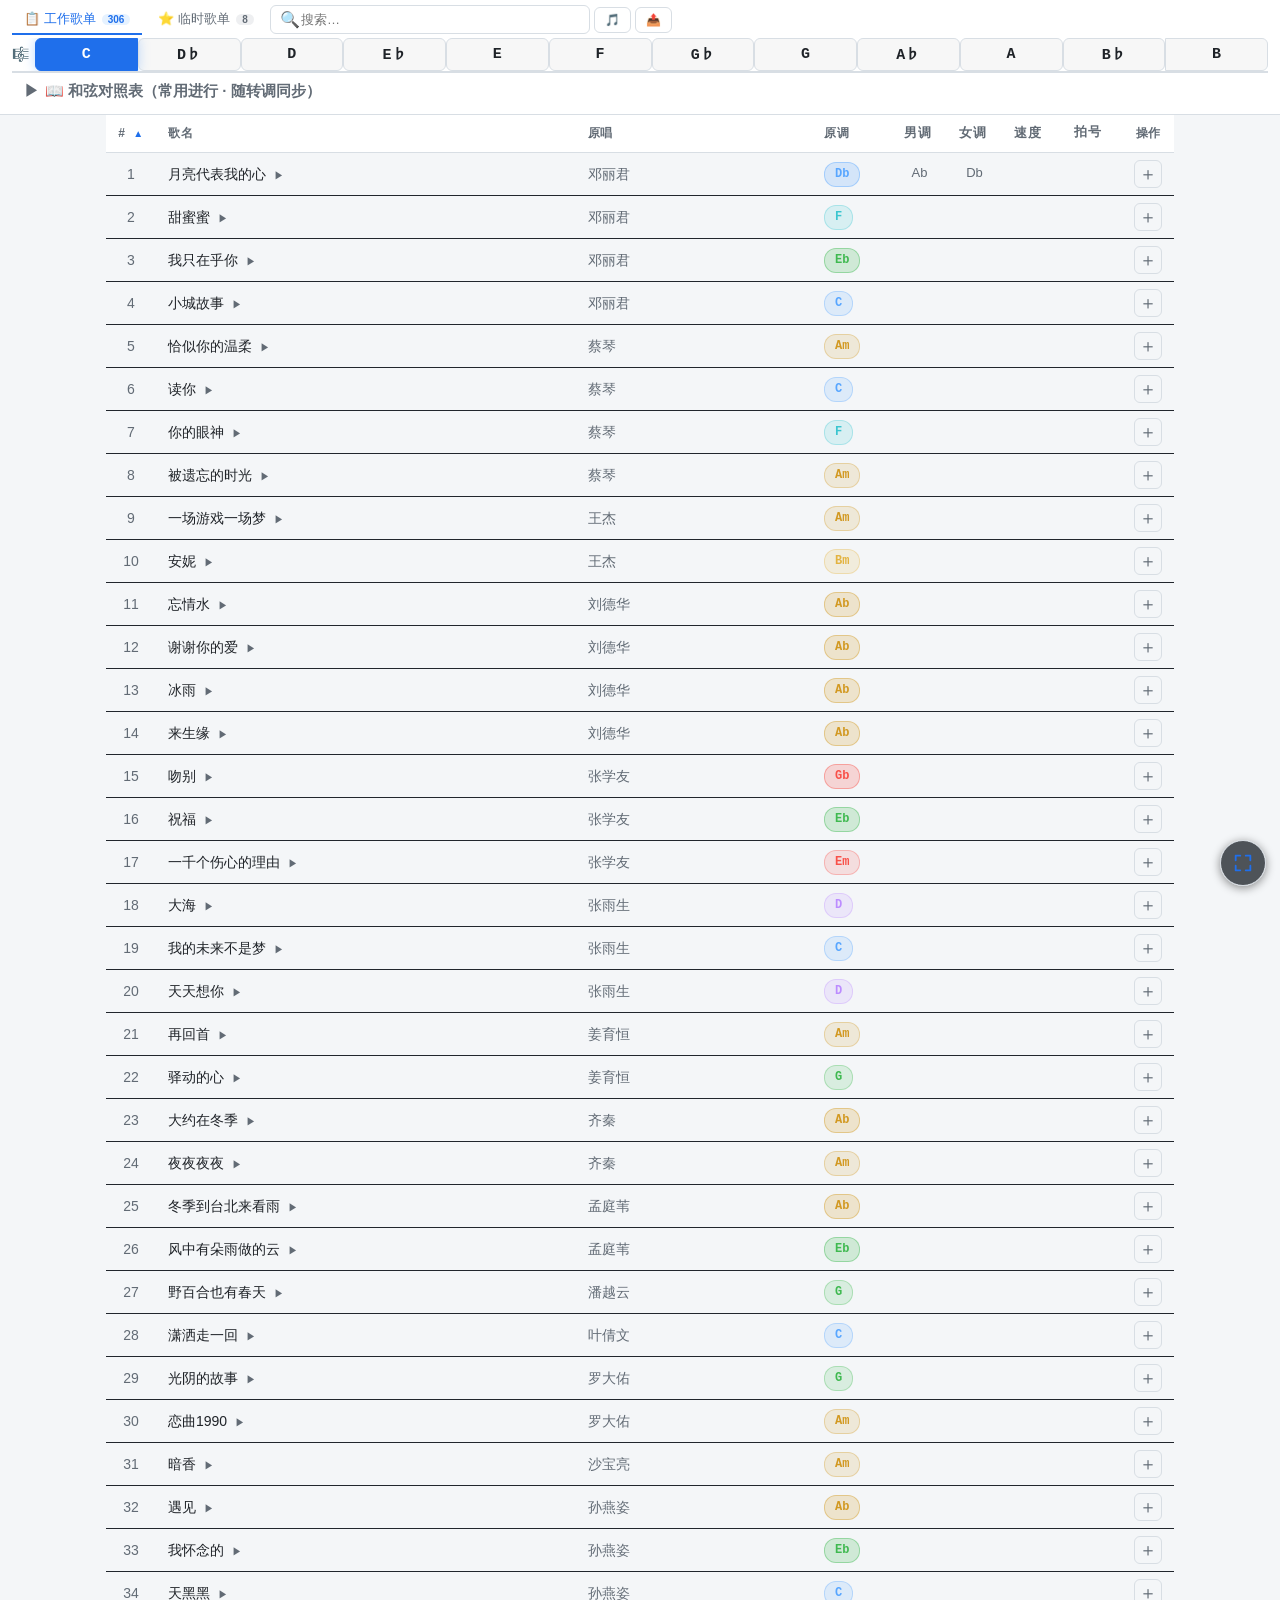
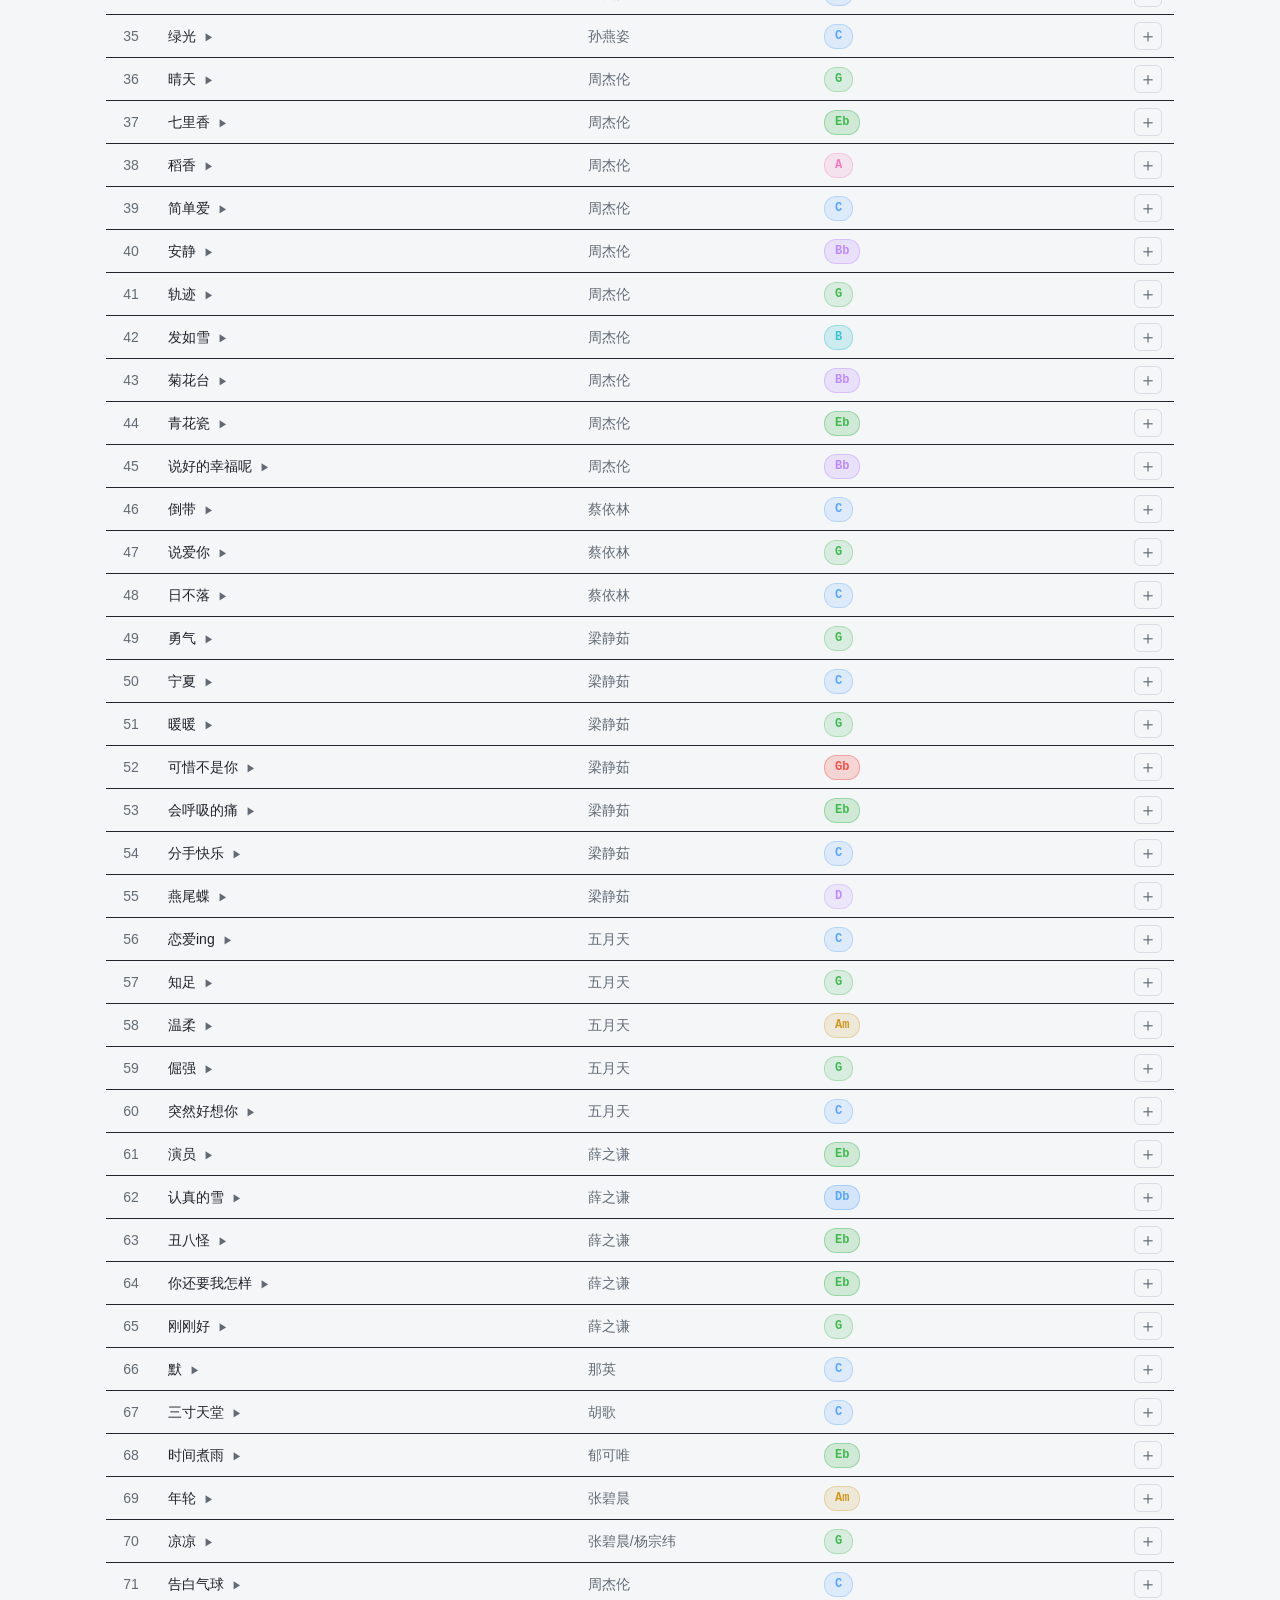
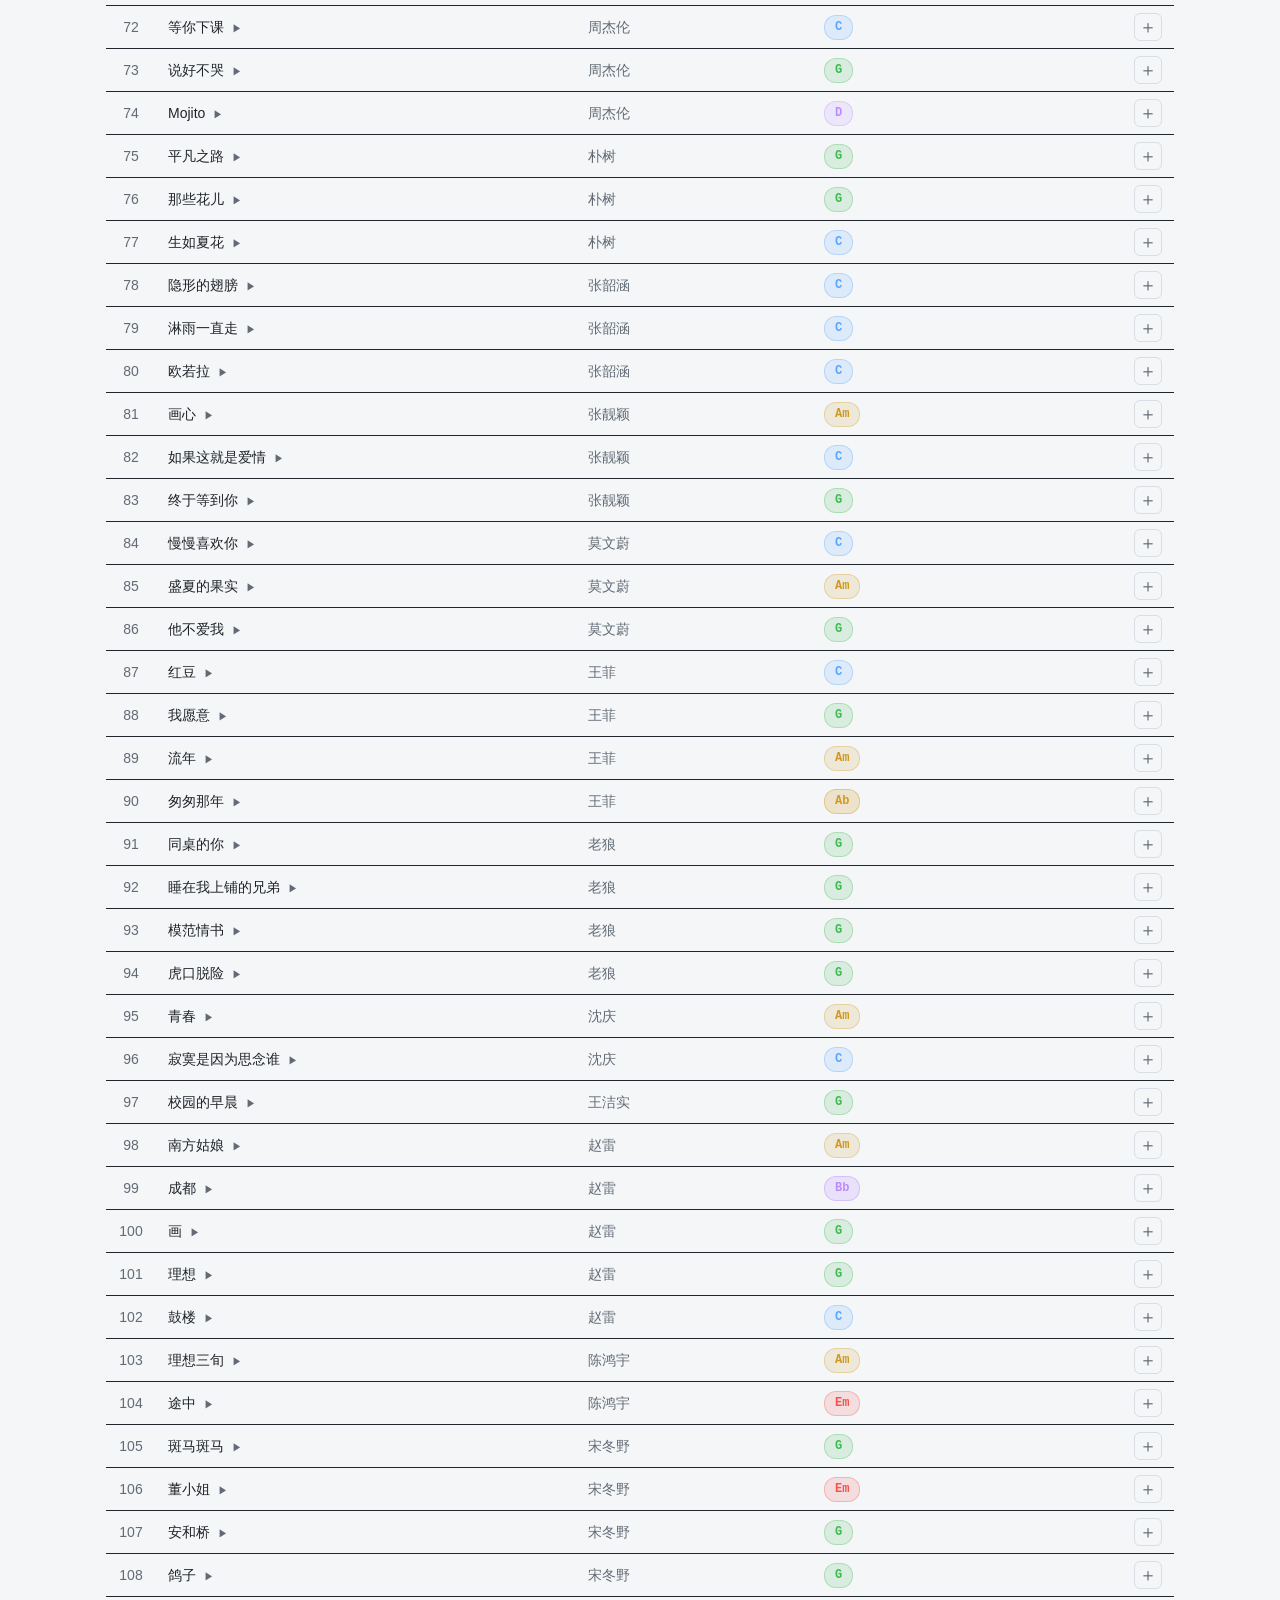
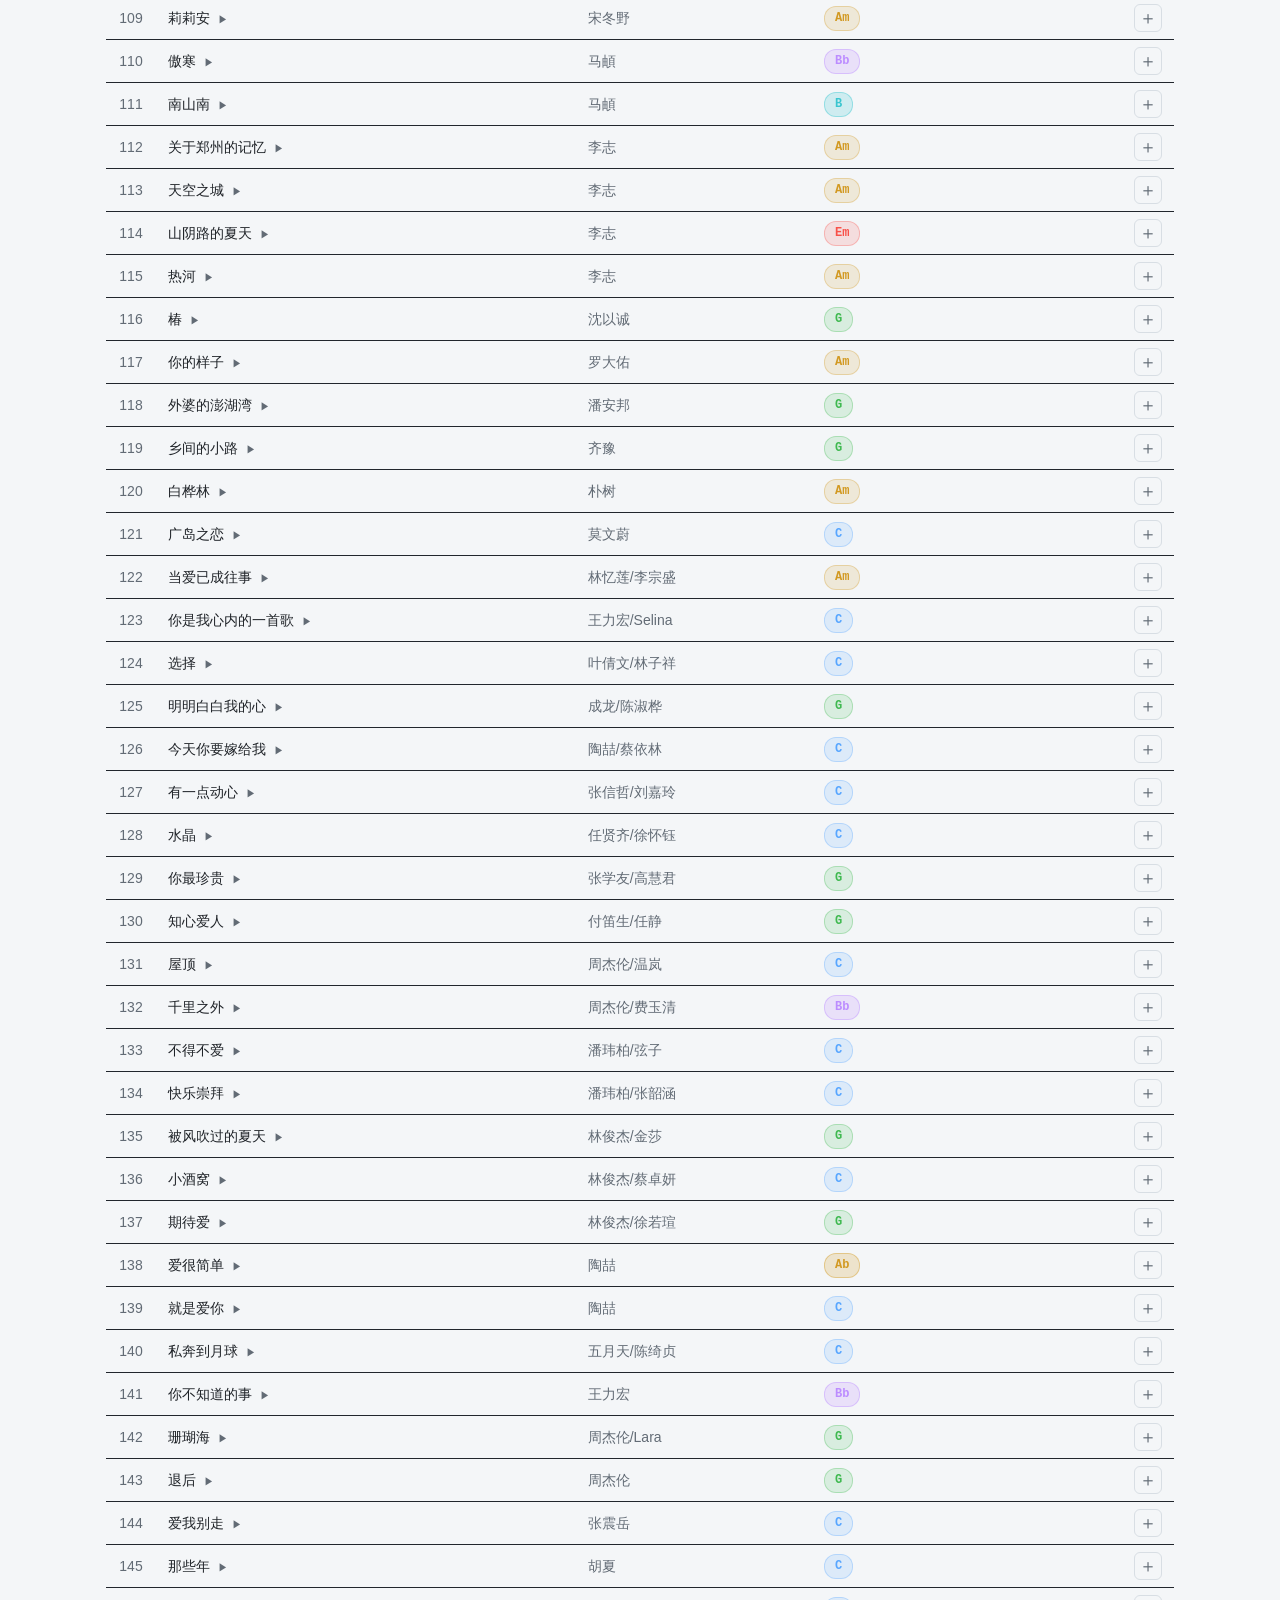
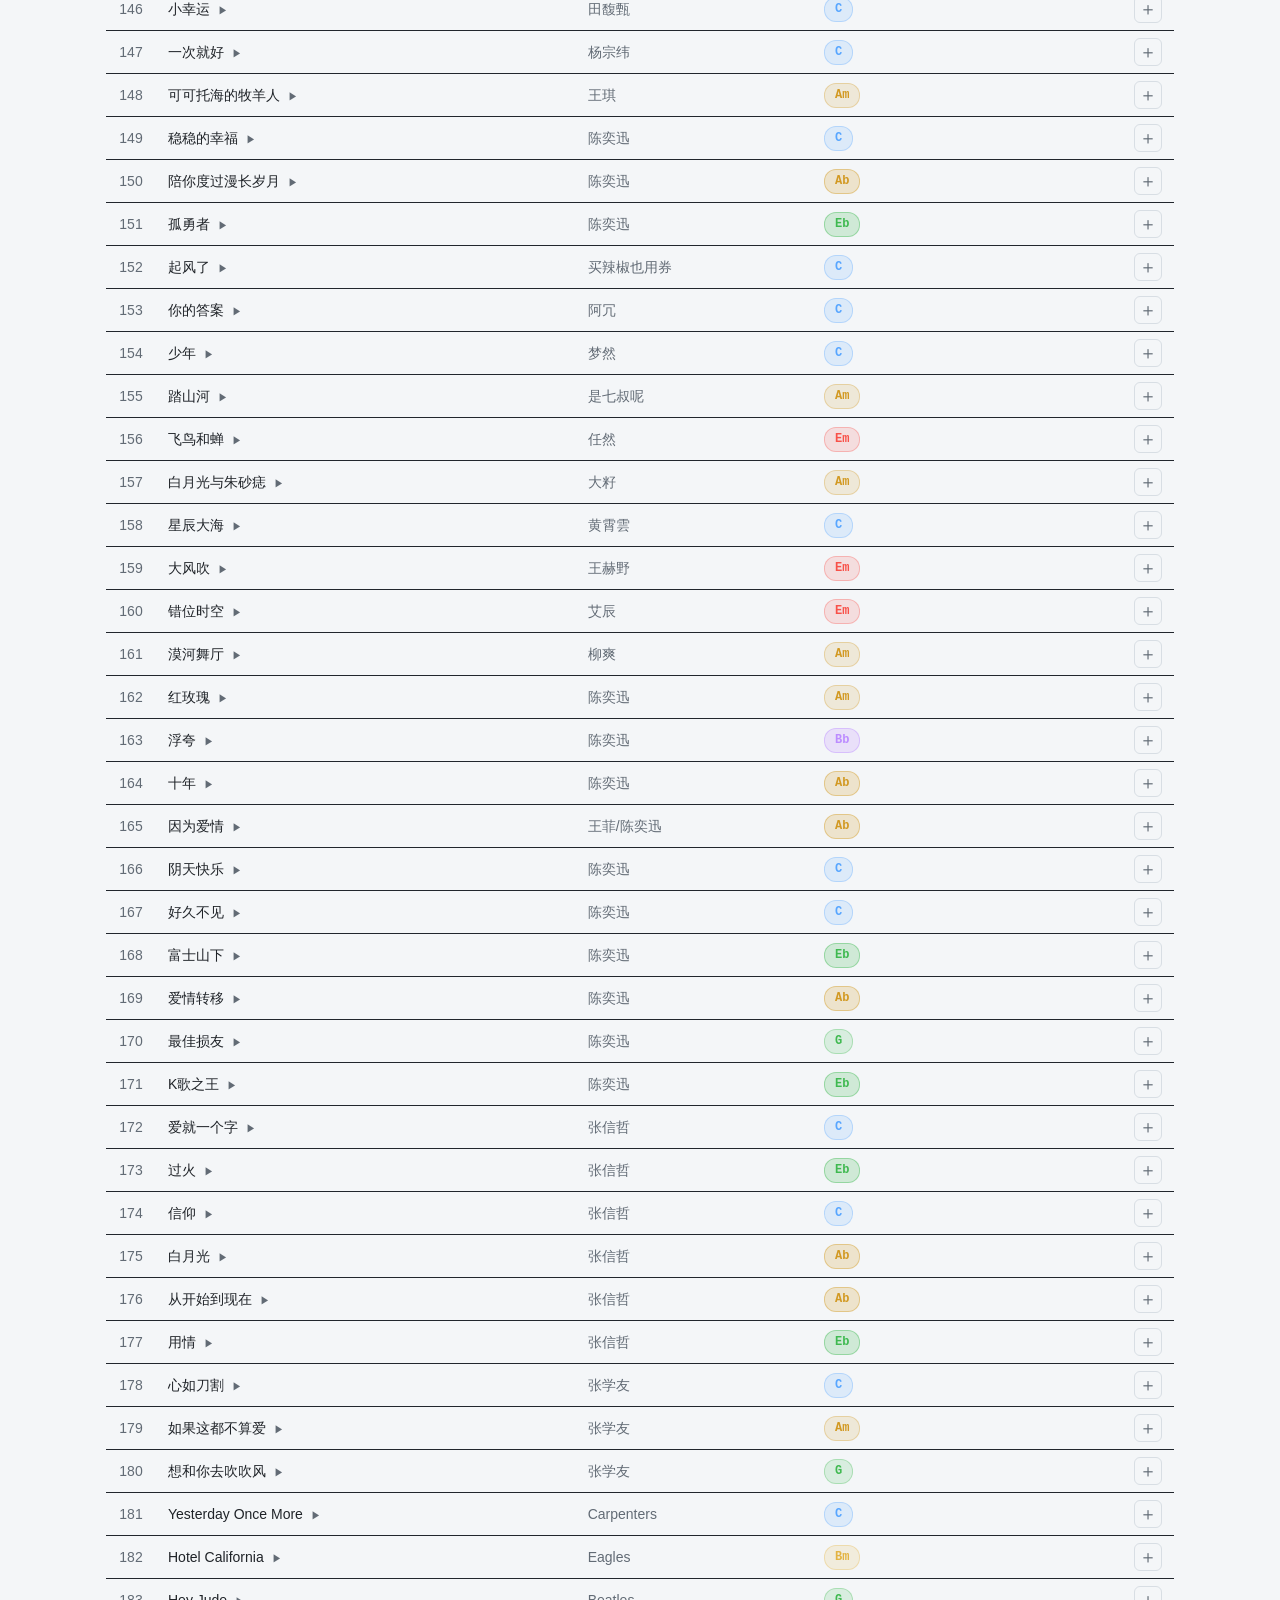
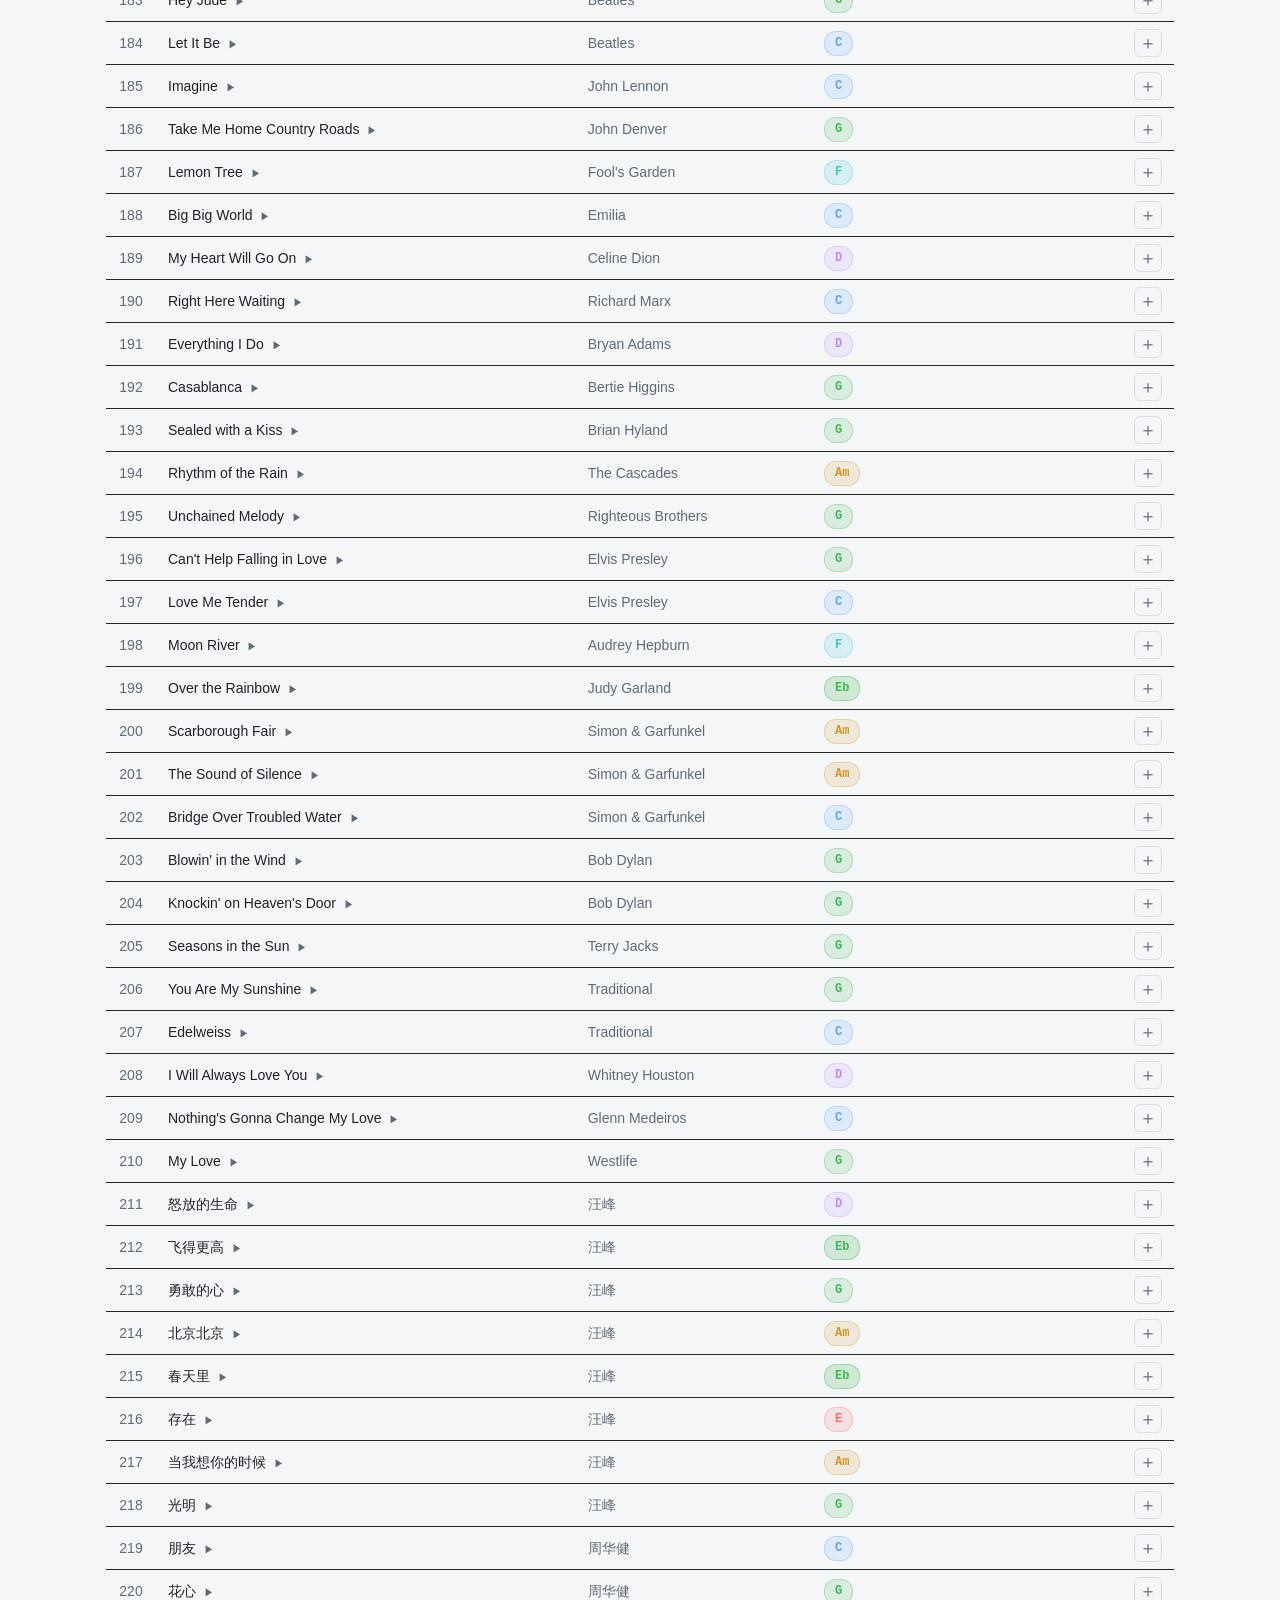
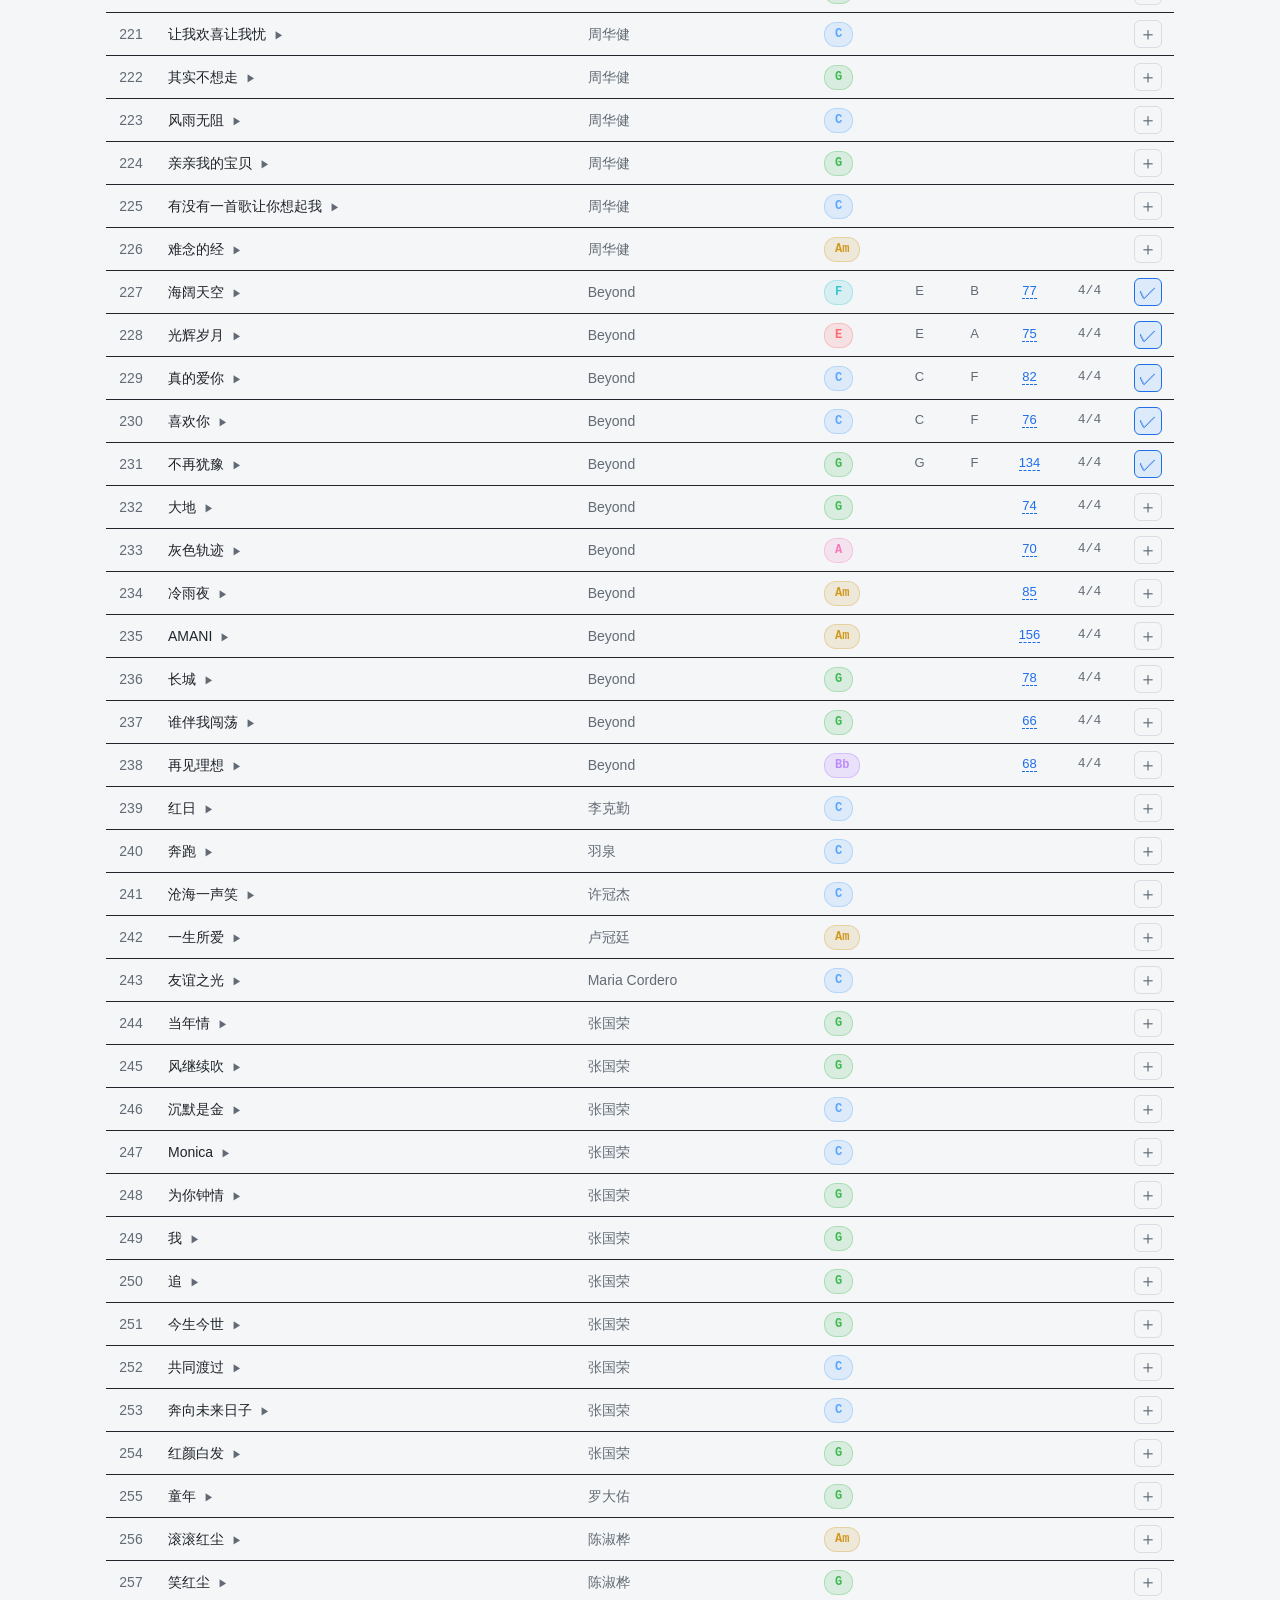
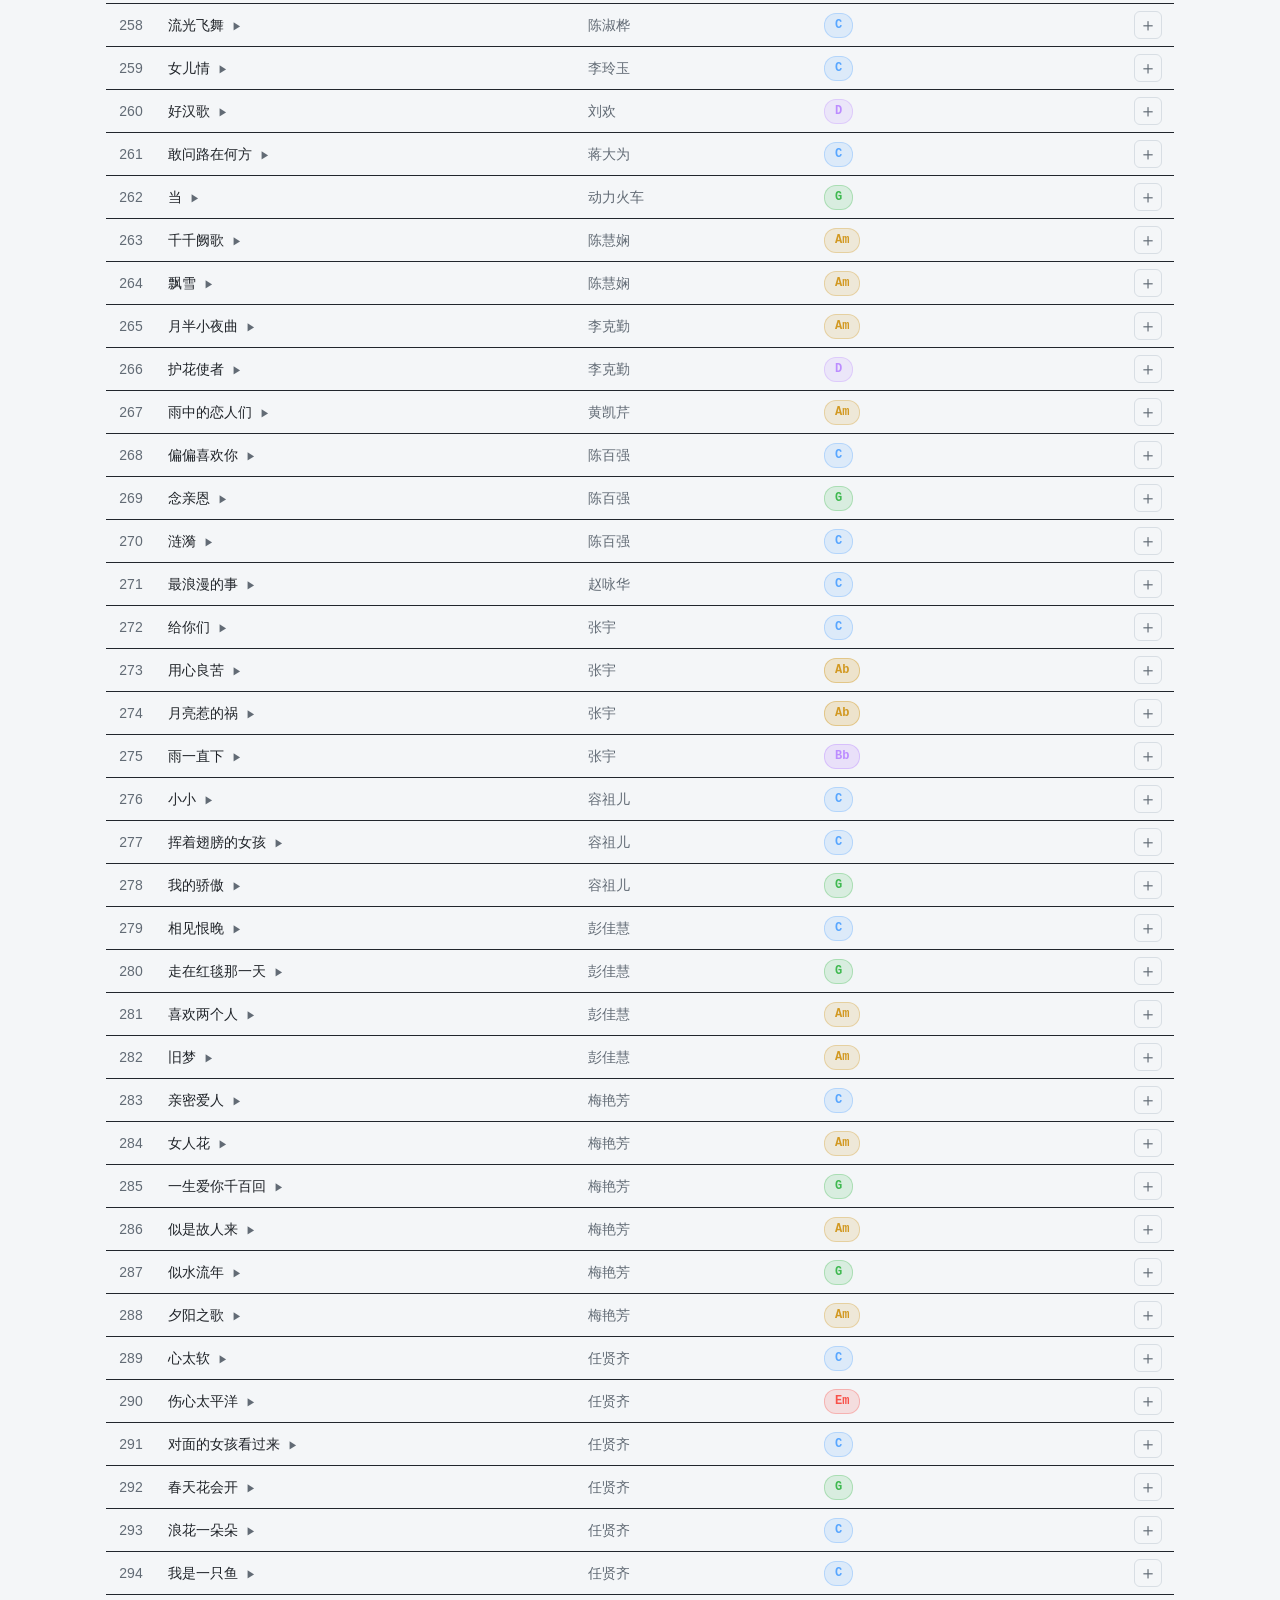
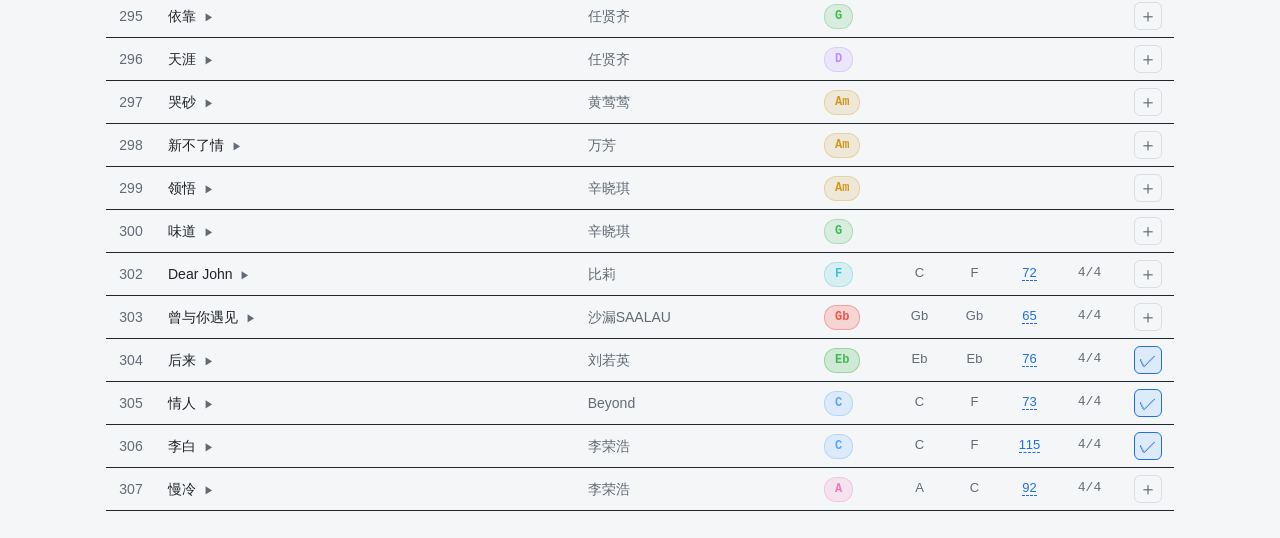
==== commit 1a627471: "平板全屏适配：PWA manifest + 图标 + 悬浮全屏按钮；节拍器音量上限提至300%并修复加载钳制；竖屏配色/字体与CJK字体栈" ====
--- a/index.html
+++ b/index.html
@@ -1,9 +1,19 @@
 <!DOCTYPE html>
 <!-- saved from url=(0072)https://webview.e2b.sh4.sandbox.cloudstudio.club/%E6%AD%8C%E5%8D%95.html -->
 <html lang="zh-CN"><head><meta http-equiv="Content-Type" content="text/html; charset=UTF-8">
-
-<meta name="viewport" content="width=device-width, initial-scale=1.0">
+<meta http-equiv="Cache-Control" content="no-cache, no-store, must-revalidate">
+<meta http-equiv="Pragma" content="no-cache">
+<meta http-equiv="Expires" content="0">
+
+<meta name="viewport" content="width=device-width, initial-scale=1.0, viewport-fit=cover">
 <title>工作歌单 v4.1</title>
+<meta name="theme-color" content="#06090d">
+<meta name="mobile-web-app-capable" content="yes">
+<meta name="apple-mobile-web-app-capable" content="yes">
+<meta name="apple-mobile-web-app-status-bar-style" content="black-translucent">
+<link rel="manifest" href="manifest.json">
+<link rel="icon" href="icon-192.png" type="image/png">
+<link rel="apple-touch-icon" href="icon-192.png">
 <link rel="stylesheet" href="style.css">
 </head>
 <body>
@@ -179,6 +189,11 @@
   <div class="metro-head"><span>🎵 节拍器</span><button class="metro-x" onclick="toggleMetronome()">×</button></div>
   <div class="metro-bpm"><input type="number" id="metroBpmInput" min="40" max="240" value="80" oninput="onMetroBpmInput(this.value)" onblur="setMetroBpm(this.value)" onclick="this.select()"> <small>BPM</small></div>
   <input type="range" id="metroRange" min="40" max="240" value="80" oninput="setMetroBpm(this.value)">
+  <div class="metro-vol">
+    <span class="metro-vol-label">音量</span>
+    <input type="range" id="metroVol" min="20" max="300" value="100" oninput="setMetroVol(this.value)">
+    <span id="metroVolVal" class="metro-vol-val">100%</span>
+  </div>
   <div class="metro-meter">
     <div class="metro-meter-label">拍号（可自由输入，如 4/4 · 3/4 · 6/8 · 5/4 · 7/8）</div>
     <div class="metro-meter-row">
@@ -223,6 +238,12 @@
   </div>
 </div>
 
+<button class="fs-btn" id="fsBtn" title="全屏 / 退出全屏" aria-label="全屏" onclick="toggleFullscreen()">
+  <svg viewBox="0 0 24 24" width="22" height="22" aria-hidden="true">
+    <path d="M4 9V4h5M20 9V4h-5M4 15v5h5M20 15v5h-5" fill="none" stroke="currentColor" stroke-width="2" stroke-linecap="round" stroke-linejoin="round"/>
+  </svg>
+</button>
+
 <script src="app.js"></script>
 
 
--- a/style.css
+++ b/style.css
@@ -24,7 +24,7 @@
   }
   * { margin: 0; padding: 0; box-sizing: border-box; }
   body {
-    font-family: -apple-system, BlinkMacSystemFont, 'Segoe UI', 'Microsoft YaHei', sans-serif;
+    font-family: -apple-system, BlinkMacSystemFont, 'Segoe UI', 'Noto Sans CJK SC', 'Source Han Sans SC', 'Noto Sans SC', 'Microsoft YaHei', sans-serif;
     background: var(--bg);
     color: var(--text);
     line-height: 1.6;
@@ -242,12 +242,17 @@
     margin-top: 1px;
   }
   .measure {
-    padding: 1px 4px;
-    border-right: 1px solid rgba(88,166,255,0.15);
+    padding: 2px 4px 0;   /* 底部留白归零：歌词栏紧贴下方虚线边界 */
     border-bottom: 1px dashed rgba(63,185,80,0.3);
     text-align: center;
     display: flex;
+    flex-direction: column;   /* 拍格区在上，歌词区在下 */
     align-items: stretch;
+  }
+  .measure-beats {
+    display: flex;            /* 和弦拍格横向排列（保持原样） */
+    align-items: stretch;
+    border-right: 1px dashed rgba(88,166,255,0.15);  /* 上下两区同用虚线，视觉连续 */
   }
   .beat {
     flex: 1 1 auto;
@@ -584,7 +589,7 @@
     box-shadow: 0 0 12px rgba(88,166,255,0.4);
   }
   .key-btn.key-orig {
-    font-family: -apple-system, 'PingFang SC', 'Microsoft YaHei', sans-serif;
+    font-family: -apple-system, 'PingFang SC', 'Noto Sans CJK SC', 'Source Han Sans SC', 'Noto Sans SC', 'Microsoft YaHei', sans-serif;
   }
   .key-btn .orig-tag {
     font-size: 10px;
@@ -608,7 +613,7 @@
     border-radius: 6px;
     color: var(--text);
     font-size: 12px;
-    font-family: -apple-system, 'PingFang SC', 'Microsoft YaHei', sans-serif;
+    font-family: -apple-system, 'PingFang SC', 'Noto Sans CJK SC', 'Source Han Sans SC', 'Noto Sans SC', 'Microsoft YaHei', sans-serif;
     outline: none;
     transition: border-color 0.2s, background 0.2s;
     line-height: 1.5;
@@ -625,6 +630,40 @@
     color: var(--text-dim);
     opacity: 0.5;
     font-size: 11px;
+  }
+  /* ===== 每小节歌词区（宽度与和弦小节一致；小节间用虚线分割，连成一条连续歌词行） ===== */
+  .measure-lyrics {
+    margin-top: 1px;
+  }
+  .lyrics-input {
+    display: block;   /* 消除 inline-block 在歌词 div 内产生的 3px 基线缝隙，让歌词栏底部真正贴边界 */
+    width: 100%;
+    padding: 3px 6px 0;   /* 底部留白归零：歌词栏下方紧贴边界 */
+    background: transparent;
+    border: none;
+    border-left: 1px dashed rgba(88,166,255,0.15);  /* 与和弦小节分割线同色虚线 */
+    border-right: 1px dashed rgba(88,166,255,0.15);
+    border-radius: 0;
+    color: rgba(240,246,252,0.88);
+    font-size: 14px;
+    font-weight: 500;
+    font-family: -apple-system, 'PingFang SC', 'Noto Sans CJK SC', 'Source Han Sans SC', 'Noto Sans SC', 'Microsoft YaHei', sans-serif;
+    outline: none;
+    transition: background 0.2s;
+    line-height: 1.4;
+    resize: none;
+    overflow: hidden;
+    min-height: 22px;   /* 紧贴：去掉空行多出的 2px 框内留白，与下方边界齐 */
+    box-sizing: border-box;
+    text-align: left;
+  }
+  .lyrics-input:focus {
+    background: rgba(88,166,255,0.08);
+  }
+  .lyrics-input::placeholder {
+    color: var(--text-dim);
+    opacity: 0.4;
+    font-size: 10px;
   }
   @media (max-width: 700px) {
     .prog-detail { flex-direction: column; }
@@ -654,6 +693,10 @@
 .metro-bpm input[type=number]:focus { border-color:var(--accent); }
 .metro-bpm small { font-size:12px; color:var(--text-dim); font-weight:400; }
 .metro input[type=range]{ width:100%; margin:8px 0; accent-color:var(--accent); }
+.metro-vol { display:flex; align-items:center; gap:8px; margin:2px 0 2px; font-size:12px; color:var(--text-dim); }
+.metro-vol-label { white-space:nowrap; }
+.metro-vol input[type=range] { flex:1; margin:0; accent-color:var(--accent); }
+.metro-vol-val { min-width:40px; text-align:right; color:var(--text); font-family:'Consolas','Monaco',monospace; font-weight:700; }
 .metro-meter { margin:6px 0 4px; }
 .metro-meter-label { font-size:11px; color:var(--text-dim); margin-bottom:5px; line-height:1.5; }
 .metro-meter-row { display:flex; flex-direction:column; gap:6px; }
@@ -731,7 +774,7 @@
   .prog-detail { padding: 10px 16px; gap: 14px; }
   .prog-section { min-width: 140px; }
   .prog-label { font-size: 15px; font-weight: 700; }
-  .measure { padding: 2px 10px; }
+  .measure { padding: 2px 10px 0; }   /* 底部留白归零：歌词栏紧贴下方虚线边界 */
   .measure-num { font-size: 22px; }
   .measure-chord { font-size: 20px; }
   .measure-chord small { font-size: 0.72em; }
@@ -765,7 +808,7 @@
   .prog-measures { grid-template-columns: repeat(auto-fill, minmax(160px, 1fr)); }
   .measure-num { font-size: 26px; letter-spacing: 2px; }
   .measure-chord { font-size: 24px; letter-spacing: 1.5px; }
-  .measure { padding: 3px 10px; }
+  .measure { padding: 3px 10px 0; }   /* 底部留白归零：歌词栏紧贴下方虚线边界 */
   .beat { padding: 2px 4px; }
   .measure-num small { font-size: 0.62em; }
   .measure-chord small { font-size: 0.7em; }
@@ -1008,7 +1051,83 @@
   .detail-body .prog-section { gap: 6px; }
   .detail-body .prog-label { font-size: 18px; font-weight: 700; }
   .detail-body .prog-measures { grid-template-columns: repeat(auto-fill, minmax(180px, 1fr)); }
-  .detail-body .measure { padding: 4px 12px; }
+  .detail-body .measure { padding: 4px 12px 0; }   /* 底部留白归零：歌词栏紧贴边界 */
   .detail-body .measure-num { font-size: 30px; }
   .detail-body .measure-chord { font-size: 28px; }
 
+
+/* ============================================================
+   联想小新 Pad Pro 12.7 (TB375FC) 跑场视奏适配
+   仅优化配色与字体：高对比、远距可读、减舞台眩光，不动布局/UI
+   命中：高像素密度平板（横屏≈1472 / 竖屏≈920 CSS px, dpr≈2）；
+        另含 1400–1600px 宽屏条件，方便桌面浏览器拉宽窗口预览
+   ============================================================ */
+@media (min-resolution: 1.5dppx) and (min-width: 800px) and (max-width: 1600px),
+       (min-width: 1400px) and (max-width: 1600px),
+       (min-width: 820px) and (max-width: 1000px) {
+  :root {
+    --bg: #06090d;            /* 更暗，降低舞台灯光下屏幕眩光 */
+    --surface: #0f141b;
+    --surface-hover: #161d27;
+    --border: #28313d;
+    --text: #f2f7ff;          /* 更亮的近白，提整体对比 */
+    --text-dim: #98a4b1;
+    --accent: #79d2ff;        /* 小节号更亮，便于快速定位 */
+    /* 和弦配色整体提亮，舞台一眼可辨 */
+    --key-C: #6db3ff;  --key-G: #4ee36a;  --key-Am: #ffc857;
+    --key-D: #c79bff;   --key-Em: #ff7b72;  --key-F: #5fe0ea;
+    --key-Bm: #ffd965;  --key-A: #ff9ccf;   --key-E: #ff8585;
+    --key-Dm: #6fe6dc;  --key-other: #98a4b1;
+  }
+
+  /* 措施内和弦：跑场时真正盯着读的元素 —— 提亮、加重、加描边 */
+  .measure-chord {
+    color: #5cff7a;           /* 比原 #3fb950 更亮更跳 */
+    font-weight: 700;
+    font-size: 17px;
+    text-shadow: 0 0 1px rgba(0,0,0,0.55);
+  }
+  .measure-num {
+    color: var(--accent);
+    font-weight: 800;
+    font-size: 18px;
+  }
+
+  /* 详情视奏视图：和弦/小节号/歌词显著放大，远距可读 */
+  .detail-body .measure-chord { font-size: 36px; font-weight: 700; }
+  .detail-body .measure-num   { font-size: 32px; font-weight: 800; }
+  .lyrics-input { font-size: 18px; font-weight: 600; }
+
+  /* 歌单/工具栏内和弦标签随新配色提亮（key-* 类用 var 自动生效） */
+  .key-badge { font-weight: 600; }
+}
+
+
+/* ===== 全屏悬浮按钮（右下角，安全区避让） ===== */
+.fs-btn {
+  position: fixed;
+  right: max(14px, env(safe-area-inset-right));
+  bottom: max(14px, env(safe-area-inset-bottom));
+  z-index: 60;
+  width: 46px;
+  height: 46px;
+  display: flex;
+  align-items: center;
+  justify-content: center;
+  border: 1px solid var(--border, #28313d);
+  border-radius: 50%;
+  background: rgba(15, 20, 27, 0.72);
+  color: var(--accent, #79d2ff);
+  cursor: pointer;
+  backdrop-filter: blur(6px);
+  -webkit-backdrop-filter: blur(6px);
+  box-shadow: 0 2px 10px rgba(0, 0, 0, 0.45);
+  transition: transform .12s ease, background .12s ease;
+}
+.fs-btn:hover { background: rgba(22, 29, 39, 0.9); }
+.fs-btn:active { transform: scale(0.94); }
+.fs-btn svg { display: block; }
+/* 进入全屏后让按钮更隐蔽，避免遮挡谱面 */
+:fullscreen .fs-btn { opacity: 0.35; }
+:-webkit-full-screen .fs-btn { opacity: 0.35; }
+.fs-btn:hover { opacity: 1; }
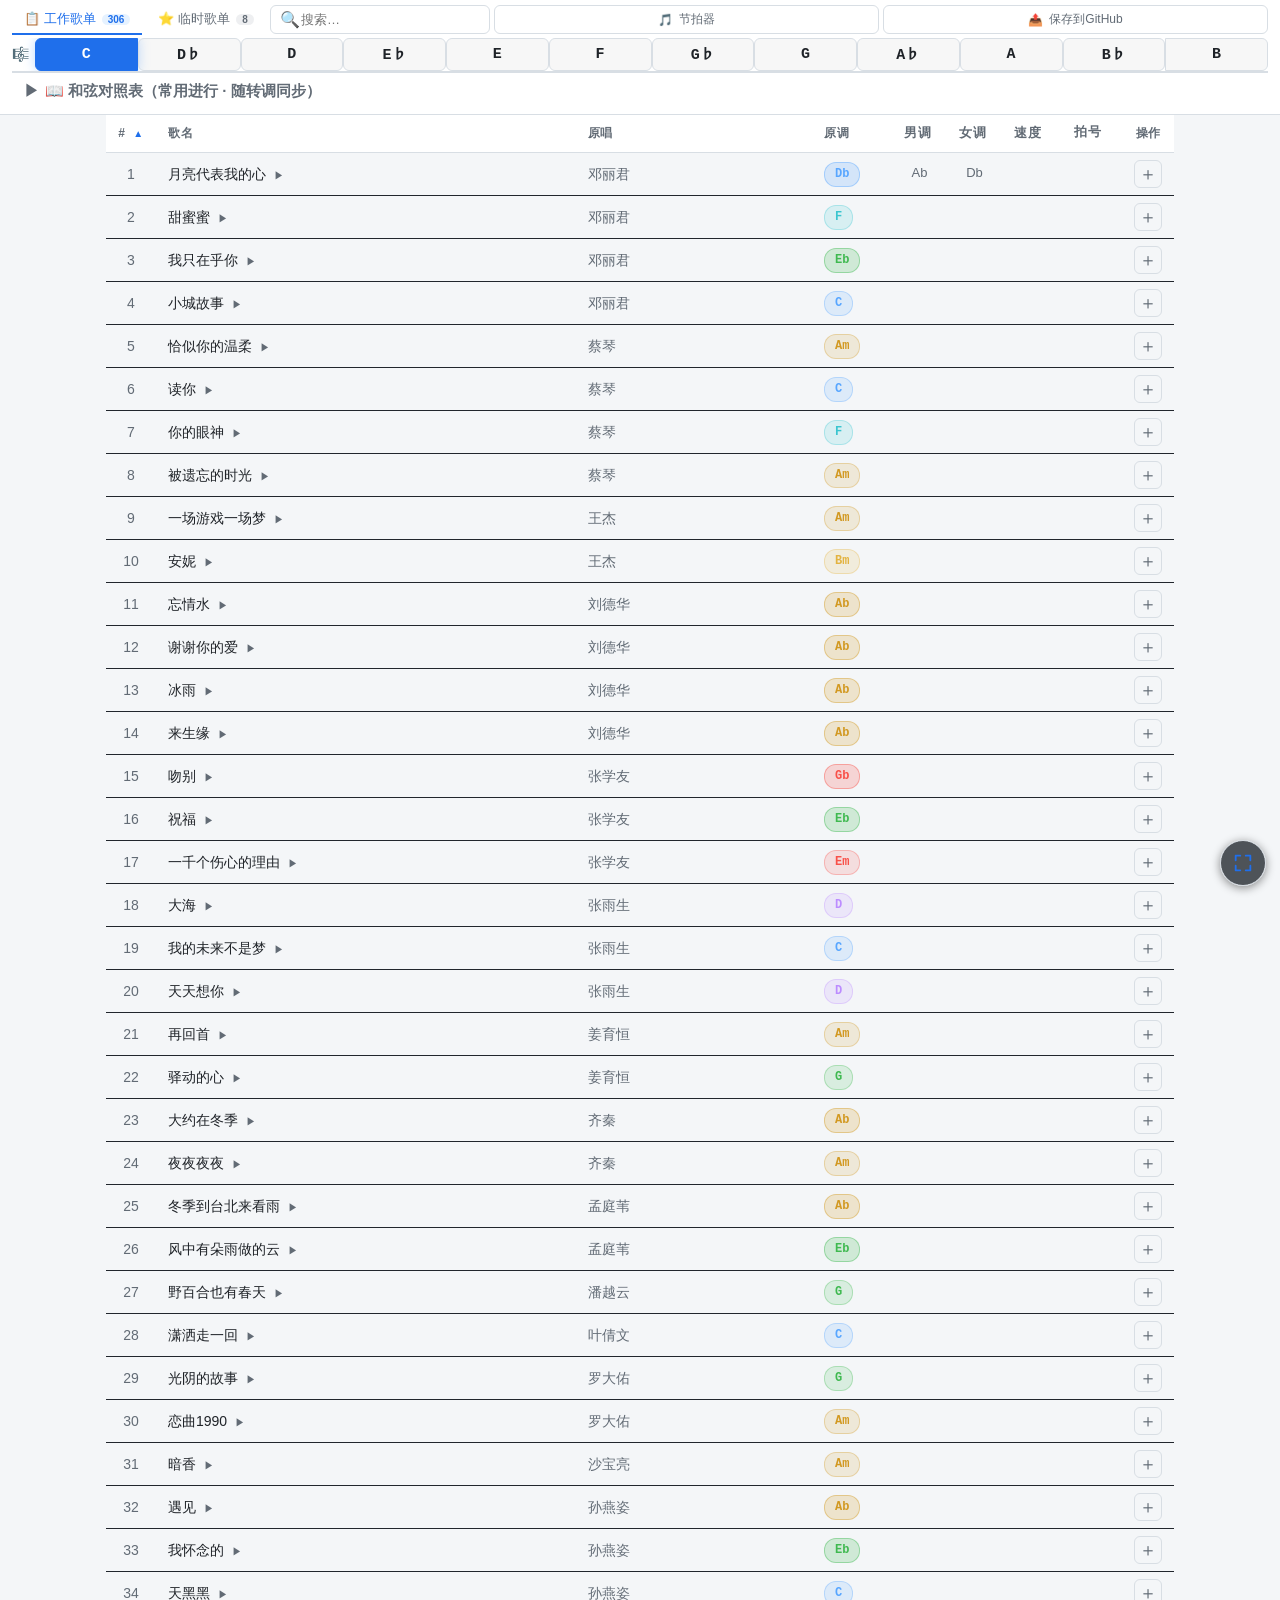
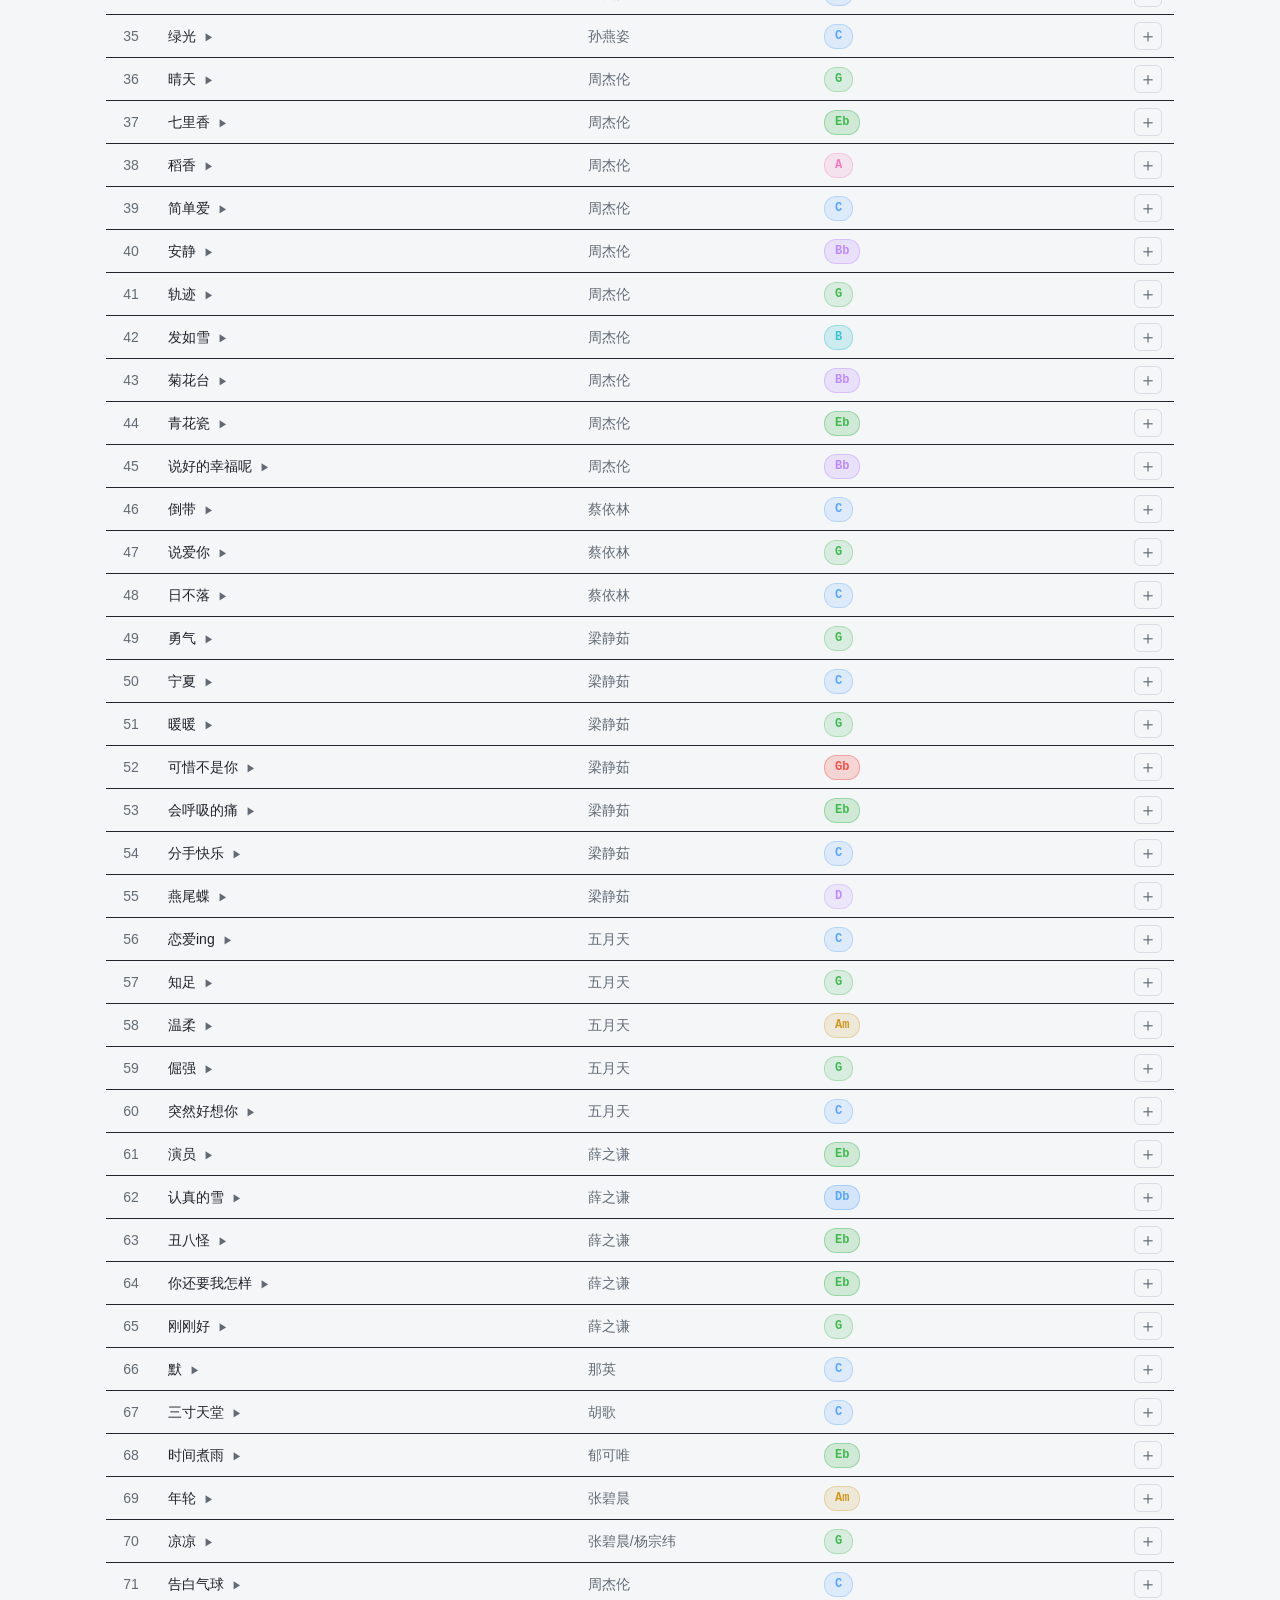
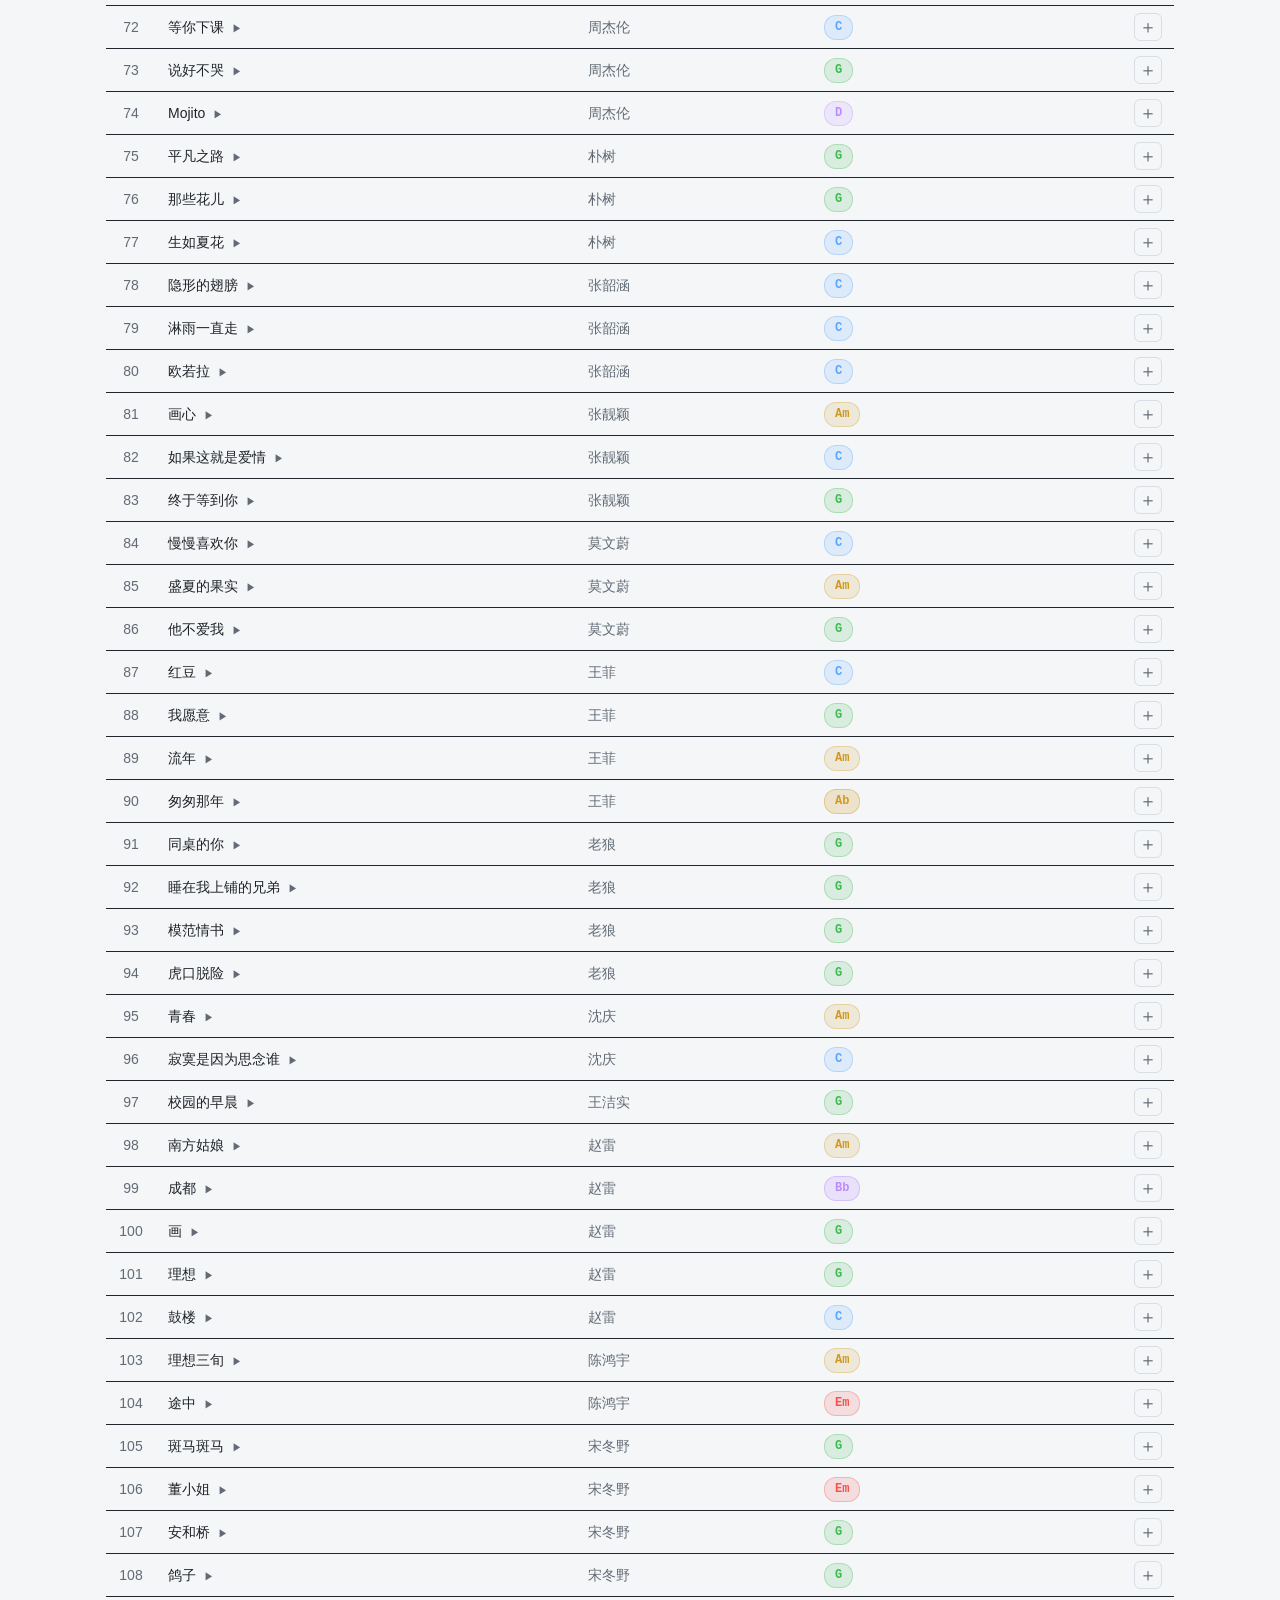
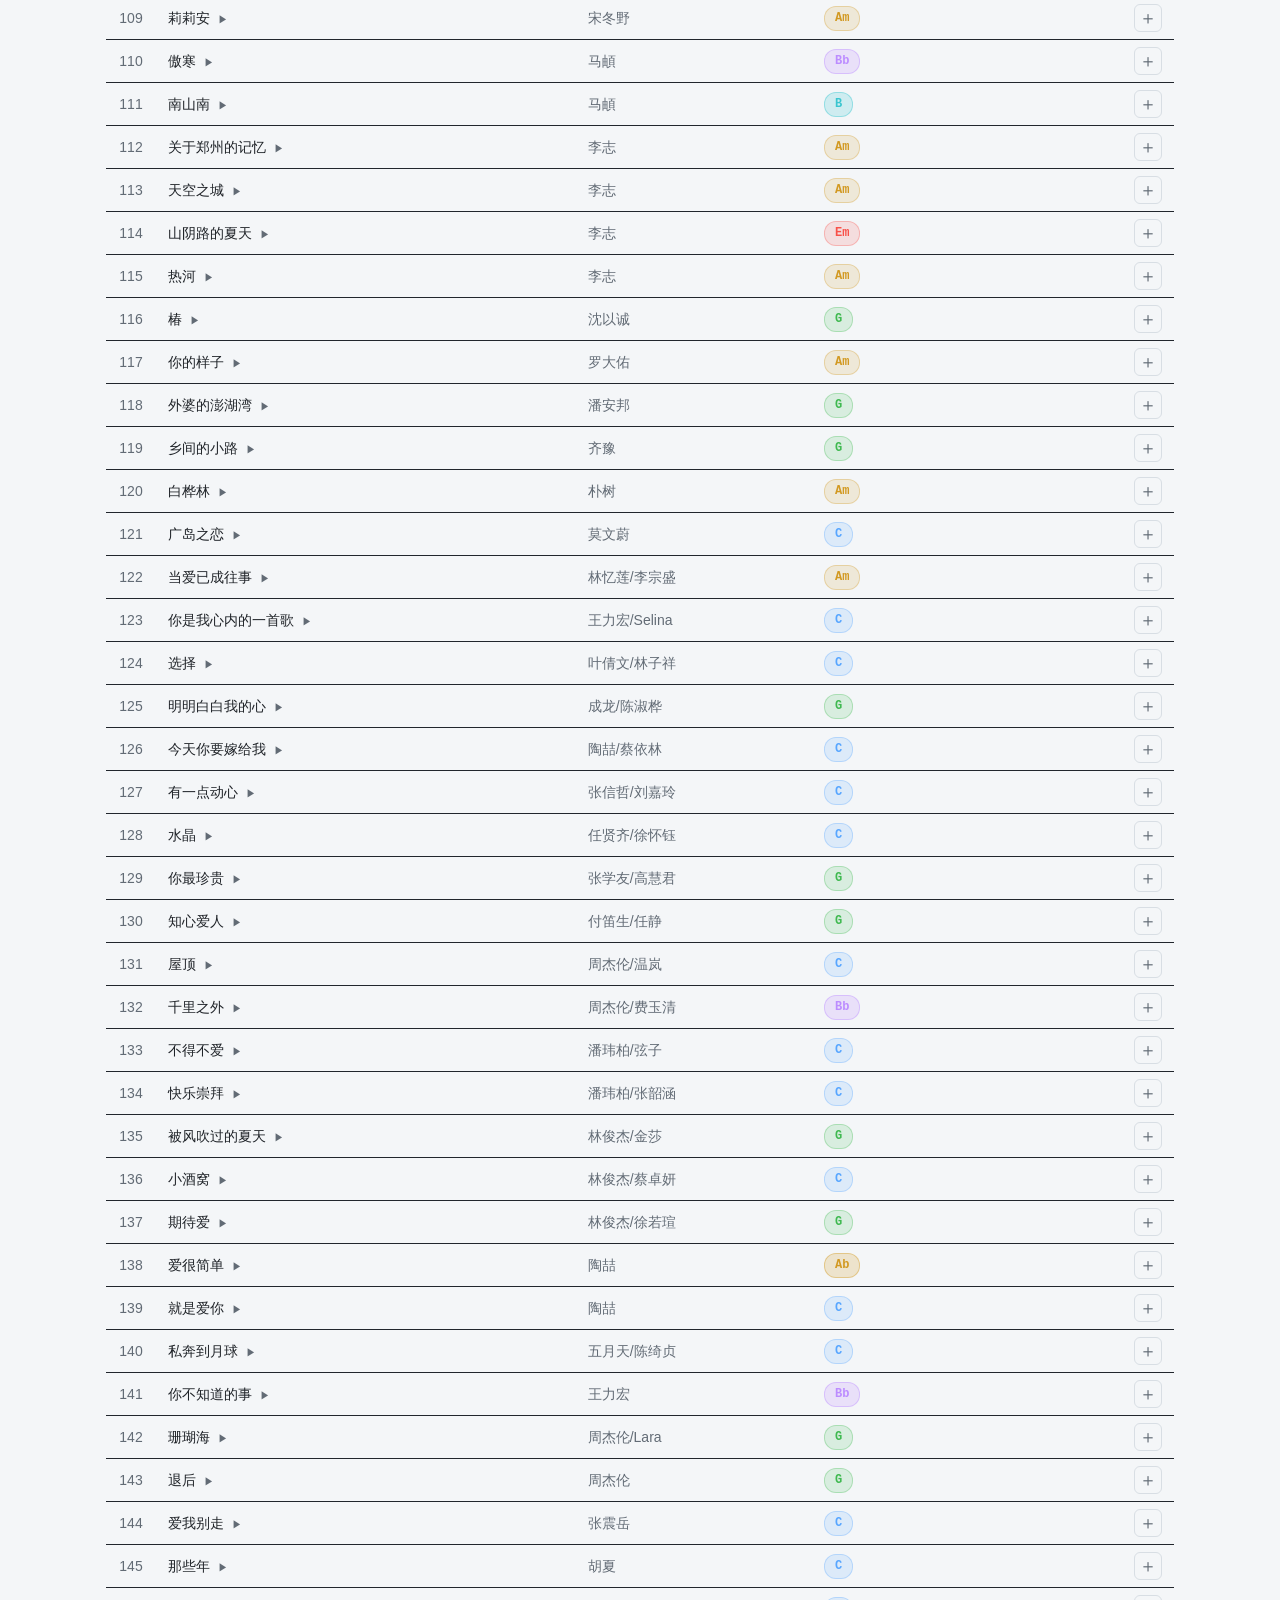
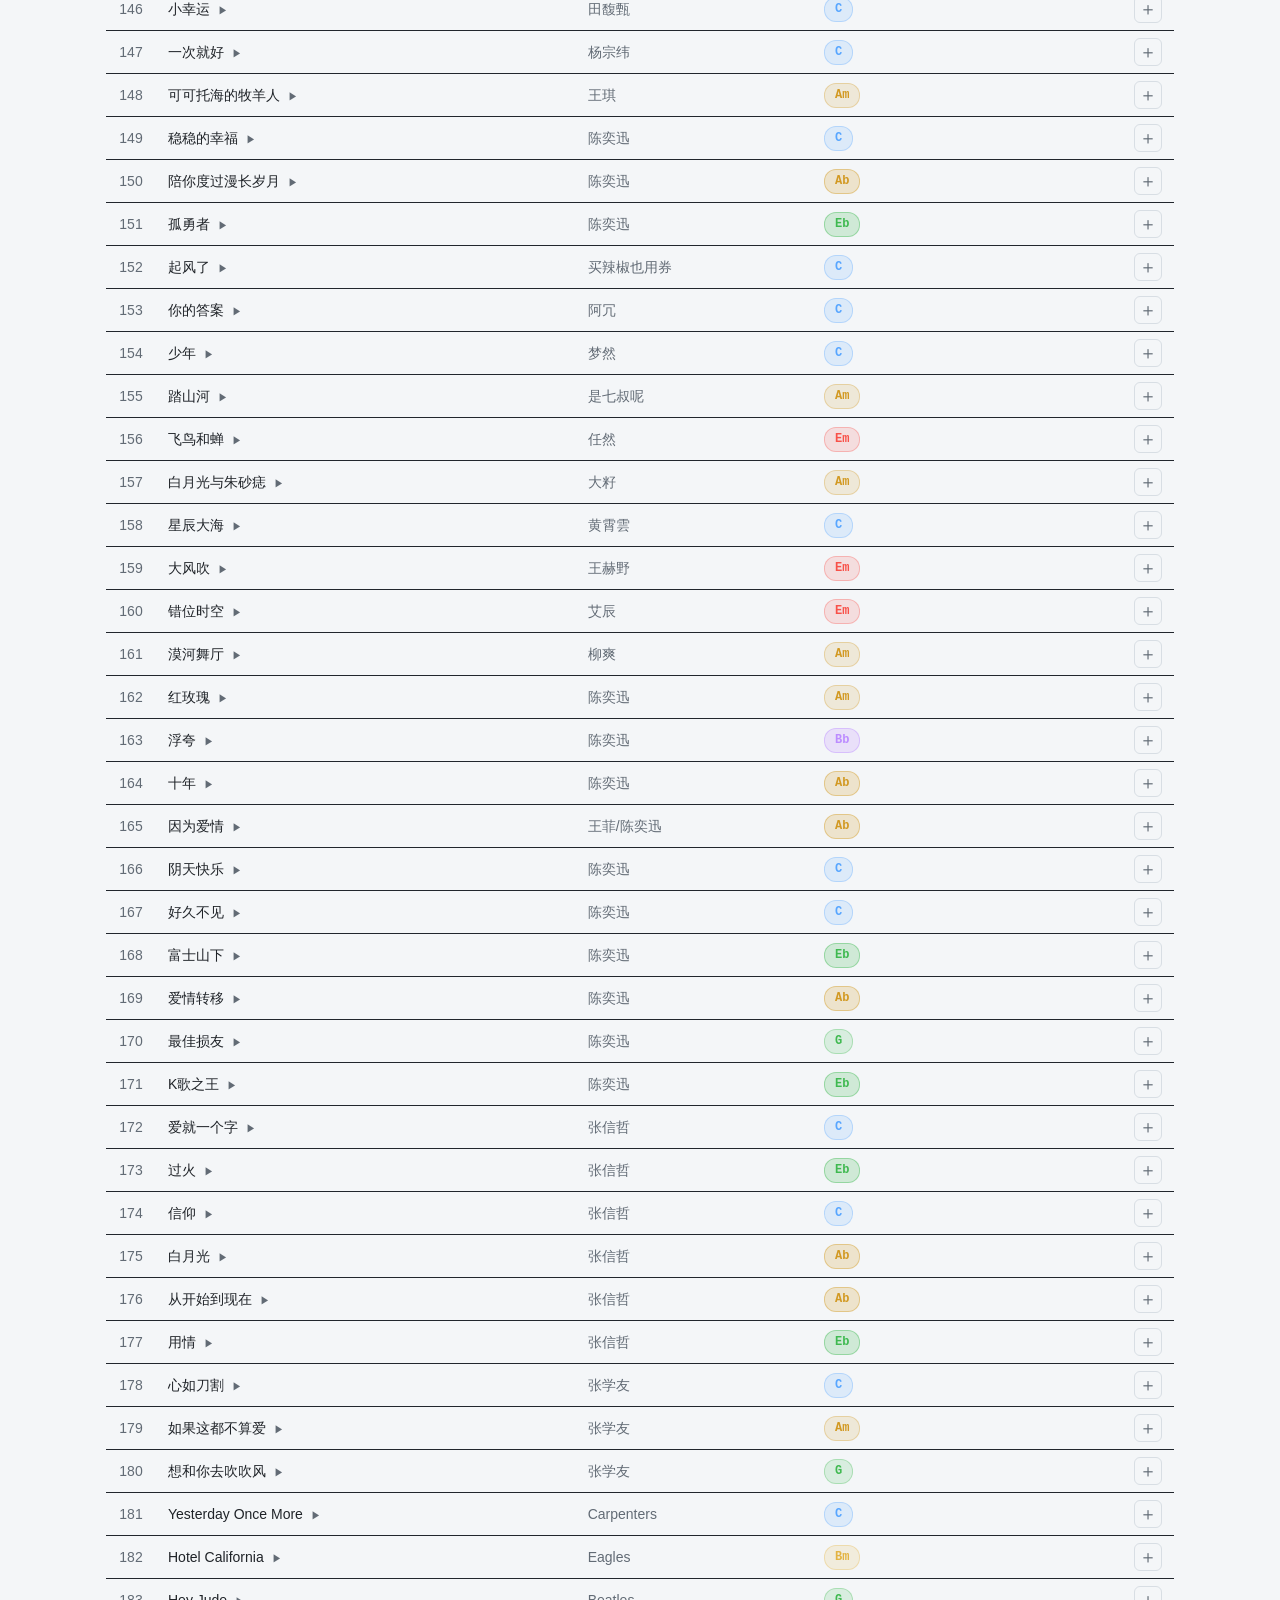
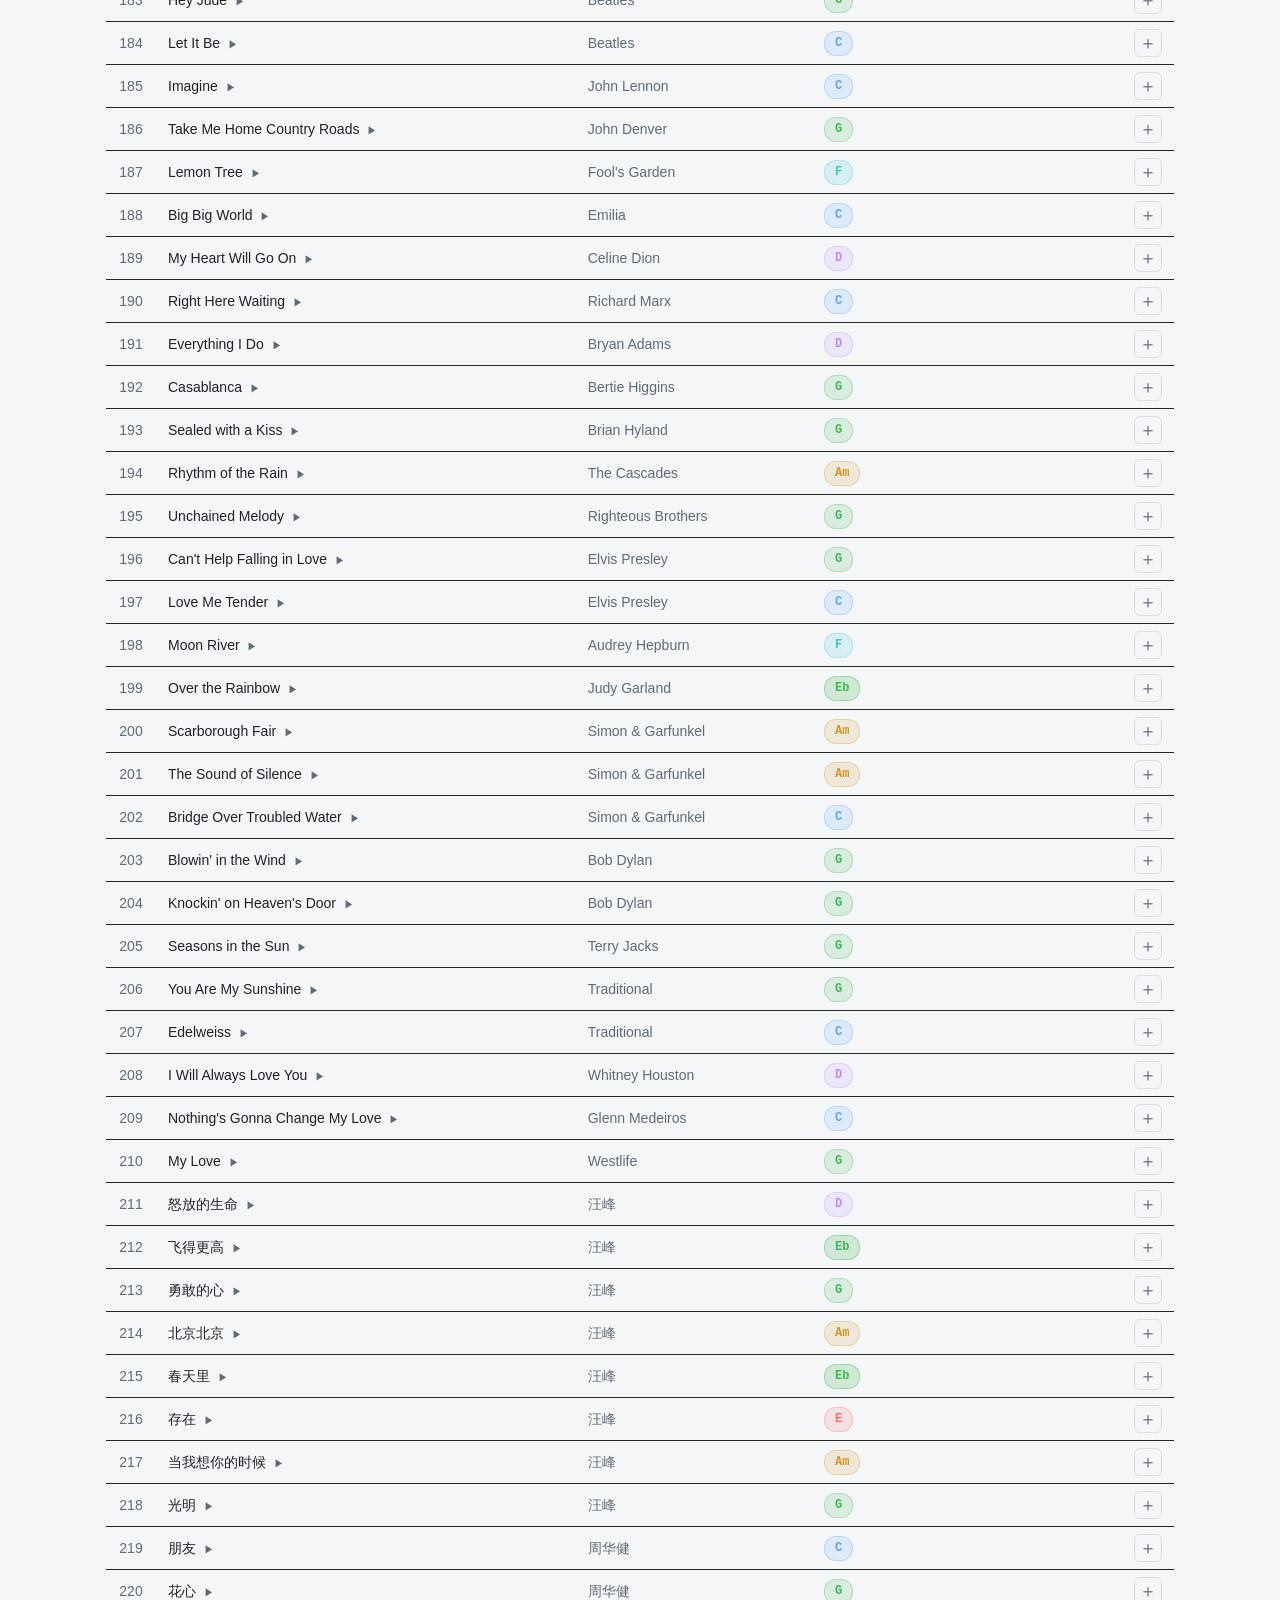
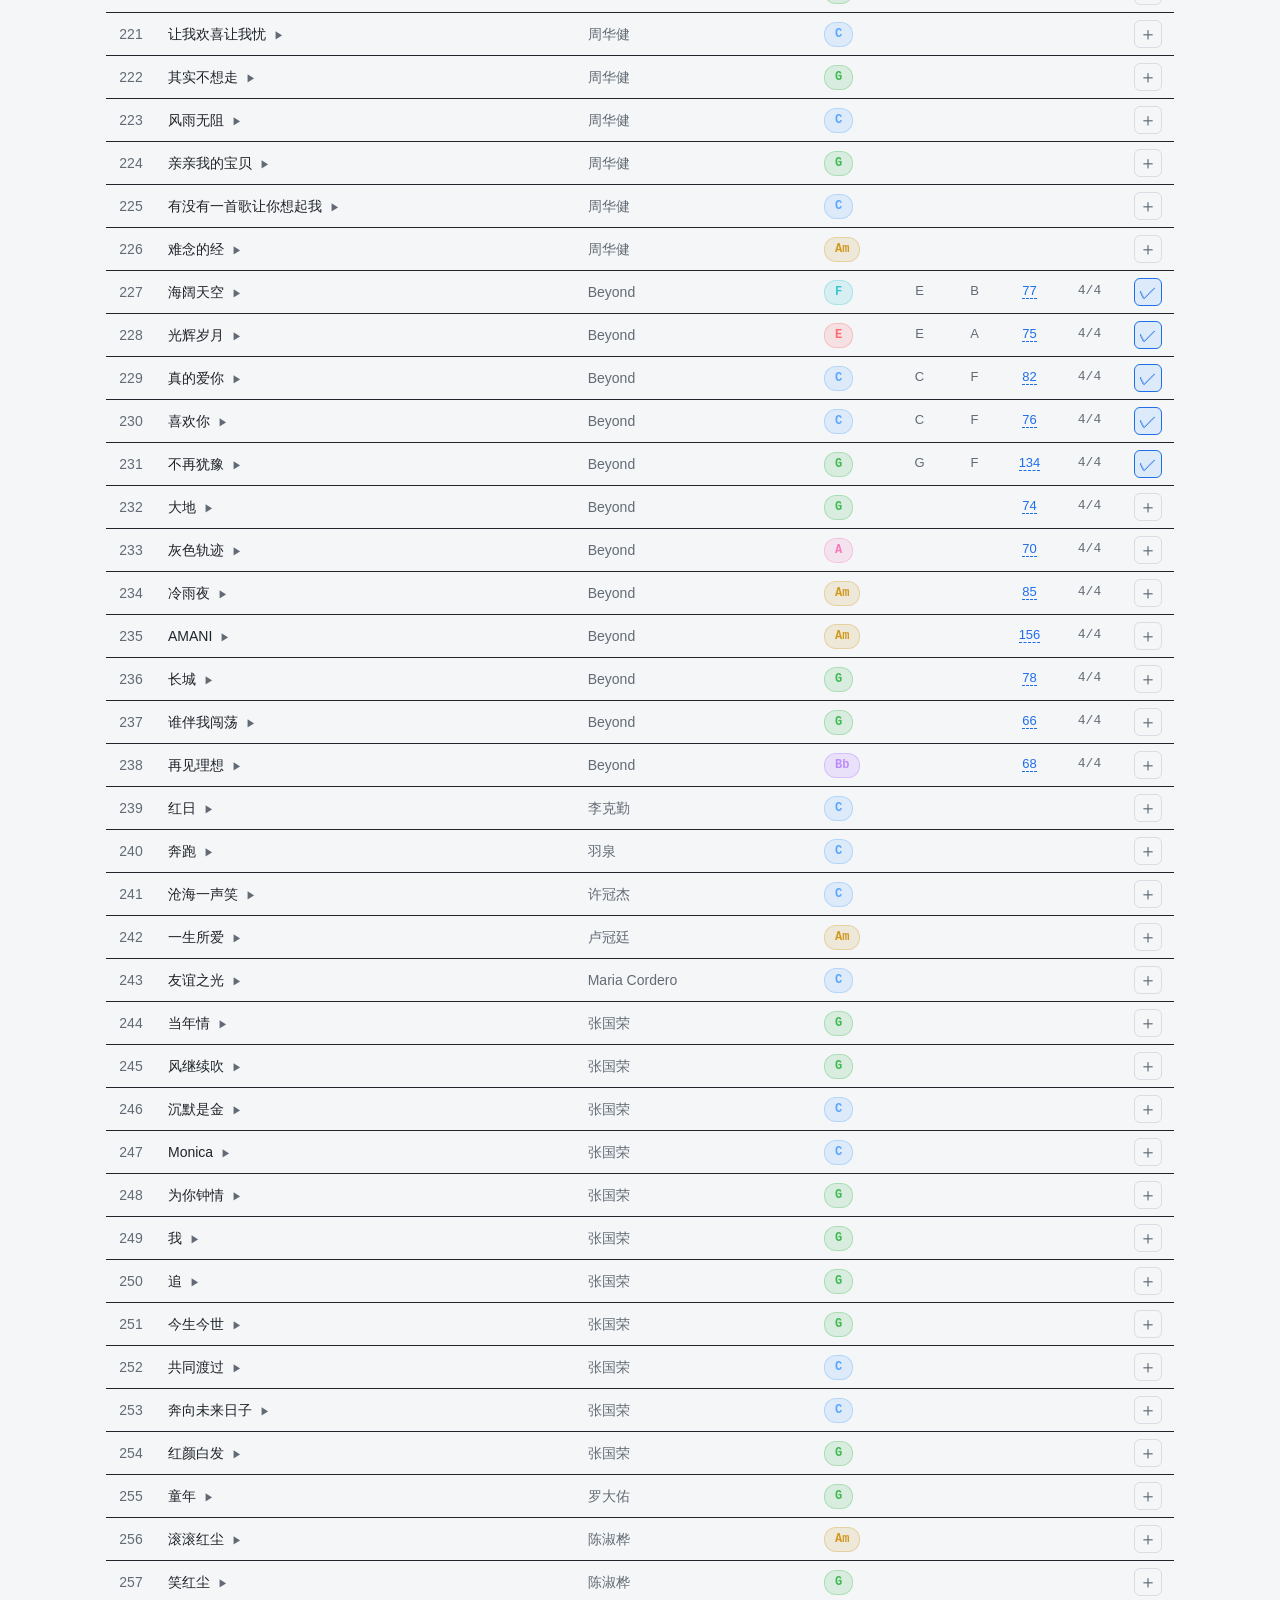
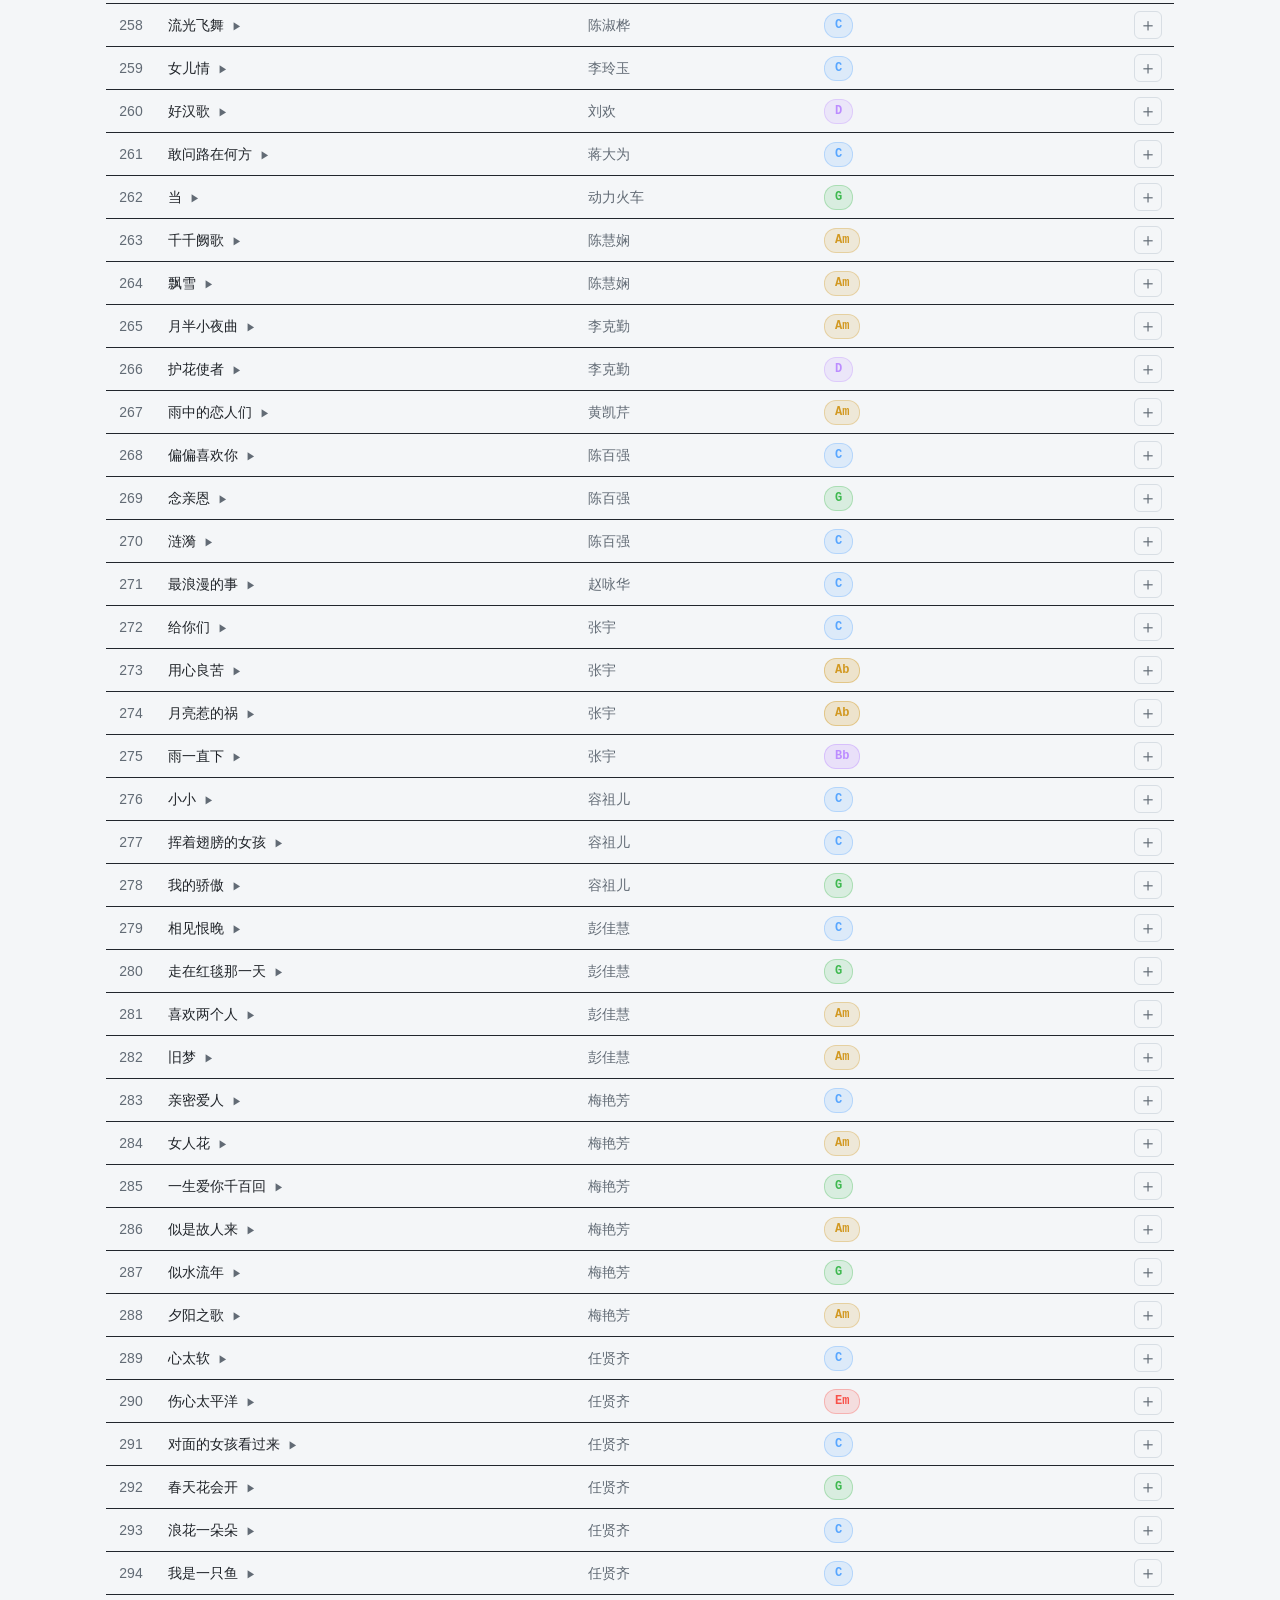
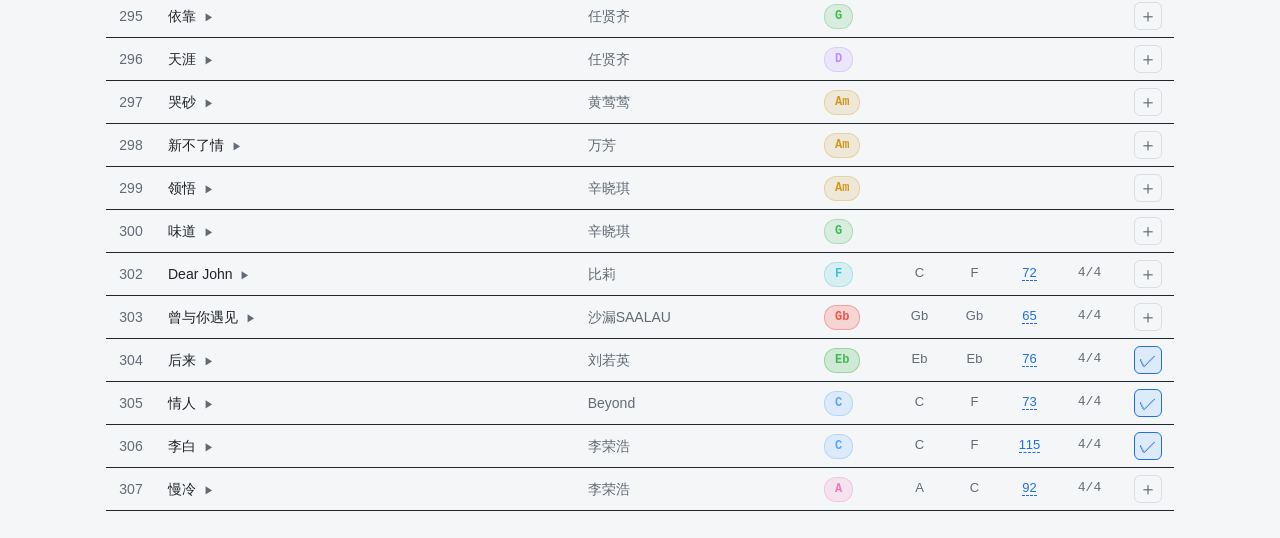
==== commit ab1937d1: "和弦模块移除段落备注使布局更紧凑；工具栏右侧节拍器/保存按钮加宽铺满并加文字标签" ====
--- a/index.html
+++ b/index.html
@@ -33,8 +33,8 @@
       <input type="text" id="search" placeholder="搜索…" autocomplete="off">
       <button class="search-btn" id="searchClear" title="清除" onclick="clearSearch()">×</button>
     </div>
-    <button class="btn outline" title="节拍器" onclick="toggleMetronome()">🎵</button>
-    <button class="btn outline" title="导出修改" onclick="openExportModal()">📤</button>
+    <button class="btn outline" title="节拍器" onclick="toggleMetronome()"><span>🎵</span><span>节拍器</span></button>
+    <button class="btn outline" title="导出修改 / 保存到GitHub" onclick="openExportModal()"><span>📤</span><span>保存到GitHub</span></button>
   </div>
   <div class="key-bar">
     <span class="key-bar-label">🎼</span>
@@ -182,7 +182,7 @@
       <button class="detail-close" onclick="closeDetail()">✕ 关闭</button>
     </div>
   </div>
-  <div class="detail-body" id="detailBody"><div class="prog-detail"><div class="prog-section"><span class="prog-label">前奏 solo</span><div class="prog-measures"><div class="measure"><div class="beat has-chord"><div class="measure-num">1</div><div class="measure-chord">C</div></div><div class="beat rest"><div class="measure-chord rest-mark">-</div></div><div class="beat has-chord"><div class="measure-num">5</div><div class="measure-chord">G</div></div><div class="beat rest"><div class="measure-chord rest-mark">-</div></div></div><div class="measure"><div class="beat has-chord"><div class="measure-num">6</div><div class="measure-chord">A<small>m</small></div></div><div class="beat rest"><div class="measure-chord rest-mark">-</div></div><div class="beat has-chord"><div class="measure-num">4</div><div class="measure-chord">F</div></div><div class="beat rest"><div class="measure-chord rest-mark">-</div></div></div><div class="measure"><div class="beat has-chord"><div class="measure-num">1</div><div class="measure-chord">C</div></div><div class="beat rest"><div class="measure-chord rest-mark">-</div></div><div class="beat has-chord"><div class="measure-num">5</div><div class="measure-chord">G</div></div><div class="beat rest"><div class="measure-chord rest-mark">-</div></div></div><div class="measure"><div class="beat has-chord"><div class="measure-num">1</div><div class="measure-chord">C</div></div><div class="beat rest"><div class="measure-chord rest-mark">-</div></div><div class="beat rest"><div class="measure-chord rest-mark">-</div></div><div class="beat rest"><div class="measure-chord rest-mark">-</div></div></div></div><div class="section-note" onclick="event.stopPropagation()"><textarea class="section-note-input" id="note-229-i" placeholder="前奏型" oninput="autoGrow(this);saveSectionNote(229,&#39;i&#39;,this.value)" rows="1" style="height: 28px;">SOLO</textarea></div></div><div class="prog-section"><span class="prog-label">主歌 Verse</span><div class="prog-measures"><div class="measure"><div class="beat has-chord"><div class="measure-num">1</div><div class="measure-chord">C</div></div><div class="beat rest"><div class="measure-chord rest-mark">-</div></div><div class="beat has-chord"><div class="measure-num">5</div><div class="measure-chord">G</div></div><div class="beat rest"><div class="measure-chord rest-mark">-</div></div></div><div class="measure"><div class="beat has-chord"><div class="measure-num">6</div><div class="measure-chord">A<small>m</small></div></div><div class="beat rest"><div class="measure-chord rest-mark">-</div></div><div class="beat has-chord"><div class="measure-num">4</div><div class="measure-chord">F</div></div><div class="beat rest"><div class="measure-chord rest-mark">-</div></div></div><div class="measure"><div class="beat has-chord"><div class="measure-num">1</div><div class="measure-chord">C</div></div><div class="beat rest"><div class="measure-chord rest-mark">-</div></div><div class="beat has-chord"><div class="measure-num">5</div><div class="measure-chord">G</div></div><div class="beat rest"><div class="measure-chord rest-mark">-</div></div></div><div class="measure"><div class="beat has-chord"><div class="measure-num">1</div><div class="measure-chord">C</div></div><div class="beat rest"><div class="measure-chord rest-mark">-</div></div><div class="beat rest"><div class="measure-chord rest-mark">-</div></div><div class="beat rest"><div class="measure-chord rest-mark">-</div></div></div></div><div class="section-note" onclick="event.stopPropagation()"><textarea class="section-note-input" id="note-229-v" placeholder="主歌伴奏" oninput="autoGrow(this);saveSectionNote(229,&#39;v&#39;,this.value)" rows="1" style="height: 28px;">分解</textarea></div></div><div class="prog-section"><span class="prog-label">预副歌 Pre-Chorus</span><div class="prog-measures"><div class="measure"><div class="beat has-chord"><div class="measure-num">4</div><div class="measure-chord">F</div></div><div class="beat rest"><div class="measure-chord rest-mark">-</div></div><div class="beat has-chord"><div class="measure-num">5</div><div class="measure-chord">G</div></div><div class="beat rest"><div class="measure-chord rest-mark">-</div></div></div><div class="measure"><div class="beat has-chord"><div class="measure-num">4</div><div class="measure-chord">F</div></div><div class="beat rest"><div class="measure-chord rest-mark">-</div></div><div class="beat has-chord"><div class="measure-num">5</div><div class="measure-chord">G</div></div><div class="beat rest"><div class="measure-chord rest-mark">-</div></div></div></div><div class="section-note" onclick="event.stopPropagation()"><textarea class="section-note-input" id="note-229-p" placeholder="渐强" oninput="autoGrow(this);saveSectionNote(229,&#39;p&#39;,this.value)" rows="1" style="height: 28px;"></textarea></div></div><div class="prog-section"><span class="prog-label">副歌 Chorus</span><div class="prog-measures"><div class="measure"><div class="beat has-chord"><div class="measure-num">1</div><div class="measure-chord">C</div></div><div class="beat rest"><div class="measure-chord rest-mark">-</div></div><div class="beat has-chord"><div class="measure-num">5</div><div class="measure-chord">G</div></div><div class="beat rest"><div class="measure-chord rest-mark">-</div></div></div><div class="measure"><div class="beat has-chord"><div class="measure-num">6</div><div class="measure-chord">A<small>m</small></div></div><div class="beat rest"><div class="measure-chord rest-mark">-</div></div><div class="beat has-chord"><div class="measure-num">4</div><div class="measure-chord">F</div></div><div class="beat rest"><div class="measure-chord rest-mark">-</div></div></div><div class="measure"><div class="beat has-chord"><div class="measure-num">1</div><div class="measure-chord">C</div></div><div class="beat rest"><div class="measure-chord rest-mark">-</div></div><div class="beat has-chord"><div class="measure-num">5</div><div class="measure-chord">G</div></div><div class="beat rest"><div class="measure-chord rest-mark">-</div></div></div><div class="measure"><div class="beat has-chord"><div class="measure-num">1</div><div class="measure-chord">C</div></div><div class="beat rest"><div class="measure-chord rest-mark">-</div></div><div class="beat rest"><div class="measure-chord rest-mark">-</div></div><div class="beat rest"><div class="measure-chord rest-mark">-</div></div></div></div><div class="section-note" onclick="event.stopPropagation()"><textarea class="section-note-input" id="note-229-c" placeholder="副歌加强" oninput="autoGrow(this);saveSectionNote(229,&#39;c&#39;,this.value)" rows="1" style="height: 28px;"></textarea></div></div><div class="prog-section"><span class="prog-label">solo</span><div class="prog-measures"><div class="measure"><div class="beat has-chord"><div class="measure-num">1</div><div class="measure-chord">C</div></div><div class="beat rest"><div class="measure-chord rest-mark">-</div></div><div class="beat has-chord"><div class="measure-num">5</div><div class="measure-chord">G</div></div><div class="beat rest"><div class="measure-chord rest-mark">-</div></div></div><div class="measure"><div class="beat has-chord"><div class="measure-num">6</div><div class="measure-chord">A<small>m</small></div></div><div class="beat rest"><div class="measure-chord rest-mark">-</div></div><div class="beat has-chord"><div class="measure-num">4</div><div class="measure-chord">F</div></div><div class="beat rest"><div class="measure-chord rest-mark">-</div></div></div><div class="measure"><div class="beat has-chord"><div class="measure-num">1</div><div class="measure-chord">C</div></div><div class="beat rest"><div class="measure-chord rest-mark">-</div></div><div class="beat has-chord"><div class="measure-num">5</div><div class="measure-chord">G</div></div><div class="beat rest"><div class="measure-chord rest-mark">-</div></div></div><div class="measure"><div class="beat has-chord"><div class="measure-num">1</div><div class="measure-chord">C</div></div><div class="beat rest"><div class="measure-chord rest-mark">-</div></div><div class="beat rest"><div class="measure-chord rest-mark">-</div></div><div class="beat rest"><div class="measure-chord rest-mark">-</div></div></div></div><div class="section-note" onclick="event.stopPropagation()"><textarea class="section-note-input" id="note-229-b" placeholder="间奏" oninput="autoGrow(this);saveSectionNote(229,&#39;b&#39;,this.value)" rows="1" style="height: 28px;"></textarea></div></div></div></div>
+  <div class="detail-body" id="detailBody"><div class="prog-detail"><div class="prog-section"><span class="prog-label">前奏 solo</span><div class="prog-measures"><div class="measure"><div class="beat has-chord"><div class="measure-num">1</div><div class="measure-chord">C</div></div><div class="beat rest"><div class="measure-chord rest-mark">-</div></div><div class="beat has-chord"><div class="measure-num">5</div><div class="measure-chord">G</div></div><div class="beat rest"><div class="measure-chord rest-mark">-</div></div></div><div class="measure"><div class="beat has-chord"><div class="measure-num">6</div><div class="measure-chord">A<small>m</small></div></div><div class="beat rest"><div class="measure-chord rest-mark">-</div></div><div class="beat has-chord"><div class="measure-num">4</div><div class="measure-chord">F</div></div><div class="beat rest"><div class="measure-chord rest-mark">-</div></div></div><div class="measure"><div class="beat has-chord"><div class="measure-num">1</div><div class="measure-chord">C</div></div><div class="beat rest"><div class="measure-chord rest-mark">-</div></div><div class="beat has-chord"><div class="measure-num">5</div><div class="measure-chord">G</div></div><div class="beat rest"><div class="measure-chord rest-mark">-</div></div></div><div class="measure"><div class="beat has-chord"><div class="measure-num">1</div><div class="measure-chord">C</div></div><div class="beat rest"><div class="measure-chord rest-mark">-</div></div><div class="beat rest"><div class="measure-chord rest-mark">-</div></div><div class="beat rest"><div class="measure-chord rest-mark">-</div></div></div></div></div><div class="prog-section"><span class="prog-label">主歌 Verse</span><div class="prog-measures"><div class="measure"><div class="beat has-chord"><div class="measure-num">1</div><div class="measure-chord">C</div></div><div class="beat rest"><div class="measure-chord rest-mark">-</div></div><div class="beat has-chord"><div class="measure-num">5</div><div class="measure-chord">G</div></div><div class="beat rest"><div class="measure-chord rest-mark">-</div></div></div><div class="measure"><div class="beat has-chord"><div class="measure-num">6</div><div class="measure-chord">A<small>m</small></div></div><div class="beat rest"><div class="measure-chord rest-mark">-</div></div><div class="beat has-chord"><div class="measure-num">4</div><div class="measure-chord">F</div></div><div class="beat rest"><div class="measure-chord rest-mark">-</div></div></div><div class="measure"><div class="beat has-chord"><div class="measure-num">1</div><div class="measure-chord">C</div></div><div class="beat rest"><div class="measure-chord rest-mark">-</div></div><div class="beat has-chord"><div class="measure-num">5</div><div class="measure-chord">G</div></div><div class="beat rest"><div class="measure-chord rest-mark">-</div></div></div><div class="measure"><div class="beat has-chord"><div class="measure-num">1</div><div class="measure-chord">C</div></div><div class="beat rest"><div class="measure-chord rest-mark">-</div></div><div class="beat rest"><div class="measure-chord rest-mark">-</div></div><div class="beat rest"><div class="measure-chord rest-mark">-</div></div></div></div></div><div class="prog-section"><span class="prog-label">预副歌 Pre-Chorus</span><div class="prog-measures"><div class="measure"><div class="beat has-chord"><div class="measure-num">4</div><div class="measure-chord">F</div></div><div class="beat rest"><div class="measure-chord rest-mark">-</div></div><div class="beat has-chord"><div class="measure-num">5</div><div class="measure-chord">G</div></div><div class="beat rest"><div class="measure-chord rest-mark">-</div></div></div><div class="measure"><div class="beat has-chord"><div class="measure-num">4</div><div class="measure-chord">F</div></div><div class="beat rest"><div class="measure-chord rest-mark">-</div></div><div class="beat has-chord"><div class="measure-num">5</div><div class="measure-chord">G</div></div><div class="beat rest"><div class="measure-chord rest-mark">-</div></div></div></div></div><div class="prog-section"><span class="prog-label">副歌 Chorus</span><div class="prog-measures"><div class="measure"><div class="beat has-chord"><div class="measure-num">1</div><div class="measure-chord">C</div></div><div class="beat rest"><div class="measure-chord rest-mark">-</div></div><div class="beat has-chord"><div class="measure-num">5</div><div class="measure-chord">G</div></div><div class="beat rest"><div class="measure-chord rest-mark">-</div></div></div><div class="measure"><div class="beat has-chord"><div class="measure-num">6</div><div class="measure-chord">A<small>m</small></div></div><div class="beat rest"><div class="measure-chord rest-mark">-</div></div><div class="beat has-chord"><div class="measure-num">4</div><div class="measure-chord">F</div></div><div class="beat rest"><div class="measure-chord rest-mark">-</div></div></div><div class="measure"><div class="beat has-chord"><div class="measure-num">1</div><div class="measure-chord">C</div></div><div class="beat rest"><div class="measure-chord rest-mark">-</div></div><div class="beat has-chord"><div class="measure-num">5</div><div class="measure-chord">G</div></div><div class="beat rest"><div class="measure-chord rest-mark">-</div></div></div><div class="measure"><div class="beat has-chord"><div class="measure-num">1</div><div class="measure-chord">C</div></div><div class="beat rest"><div class="measure-chord rest-mark">-</div></div><div class="beat rest"><div class="measure-chord rest-mark">-</div></div><div class="beat rest"><div class="measure-chord rest-mark">-</div></div></div></div></div><div class="prog-section"><span class="prog-label">solo</span><div class="prog-measures"><div class="measure"><div class="beat has-chord"><div class="measure-num">1</div><div class="measure-chord">C</div></div><div class="beat rest"><div class="measure-chord rest-mark">-</div></div><div class="beat has-chord"><div class="measure-num">5</div><div class="measure-chord">G</div></div><div class="beat rest"><div class="measure-chord rest-mark">-</div></div></div><div class="measure"><div class="beat has-chord"><div class="measure-num">6</div><div class="measure-chord">A<small>m</small></div></div><div class="beat rest"><div class="measure-chord rest-mark">-</div></div><div class="beat has-chord"><div class="measure-num">4</div><div class="measure-chord">F</div></div><div class="beat rest"><div class="measure-chord rest-mark">-</div></div></div><div class="measure"><div class="beat has-chord"><div class="measure-num">1</div><div class="measure-chord">C</div></div><div class="beat rest"><div class="measure-chord rest-mark">-</div></div><div class="beat has-chord"><div class="measure-num">5</div><div class="measure-chord">G</div></div><div class="beat rest"><div class="measure-chord rest-mark">-</div></div></div><div class="measure"><div class="beat has-chord"><div class="measure-num">1</div><div class="measure-chord">C</div></div><div class="beat rest"><div class="measure-chord rest-mark">-</div></div><div class="beat rest"><div class="measure-chord rest-mark">-</div></div><div class="beat rest"><div class="measure-chord rest-mark">-</div></div></div></div></div></div></div>
 </div>
 
 <div class="metro" id="metro" style="display:none;">
--- a/style.css
+++ b/style.css
@@ -45,7 +45,7 @@
     align-items: center;
   }
   .search-box {
-    flex: 1 1 auto;
+    flex: 0 0 220px;
     min-width: 100px;
     max-width: 320px;
     position: relative;
@@ -116,6 +116,15 @@
   .btn.outline:hover {
     border-color: var(--accent);
     color: var(--text);
+  }
+  /* 工具栏右侧两个操作按钮（节拍器 / 导出·保存到GitHub）撑满当前行右侧 */
+  .toolbar-top > .btn.outline {
+    flex: 1 1 0;
+    min-width: 0;
+    display: flex;
+    align-items: center;
+    justify-content: center;
+    gap: 6px;
   }
   .table-wrap {
     padding: 0 16px 28px;
@@ -601,35 +610,6 @@
   .key-btn.active .orig-tag {
     color: #fff;
     opacity: 0.85;
-  }
-  .section-note {
-    margin-top: 3px;
-  }
-  .section-note-input {
-    width: 100%;
-    padding: 5px 8px;
-    background: rgba(255,255,255,0.03);
-    border: 1px solid rgba(255,255,255,0.1);
-    border-radius: 6px;
-    color: var(--text);
-    font-size: 12px;
-    font-family: -apple-system, 'PingFang SC', 'Noto Sans CJK SC', 'Source Han Sans SC', 'Noto Sans SC', 'Microsoft YaHei', sans-serif;
-    outline: none;
-    transition: border-color 0.2s, background 0.2s;
-    line-height: 1.5;
-    resize: none;
-    overflow: hidden;
-    min-height: 28px;
-    box-sizing: border-box;
-  }
-  .section-note-input:focus {
-    border-color: var(--accent);
-    background: rgba(255,255,255,0.06);
-  }
-  .section-note-input::placeholder {
-    color: var(--text-dim);
-    opacity: 0.5;
-    font-size: 11px;
   }
   /* ===== 每小节歌词区（宽度与和弦小节一致；小节间用虚线分割，连成一条连续歌词行） ===== */
   .measure-lyrics {
@@ -752,7 +732,7 @@
 @media (prefers-color-scheme: light) {
   :root { --bg:#f4f6f8; --surface:#ffffff; --surface-hover:#eef2f6; --border:#d8dee4; --text:#1f2328; --text-dim:#626b75; --accent:#1f6feb; --accent-dim:#1f6feb; }
   .ref-panel { background:#fafbfc; }
-  .search-box input, .section-note-input { background:#fff; }
+  .search-box input { background:#fff; }
   .key-btn { background:rgba(0,0,0,.03); color:var(--text); }
   .measure { background:rgba(31,111,235,.05); }
 }
@@ -855,9 +835,6 @@
   background: rgba(63,185,80,0.12);
 }
 .prog-section.edit { gap: 4px; }
-/* 编辑模式下备注区是 .prog-section.edit 的并列节点（直接位于 .prog-detail flex 容器中）：
-   让它占满整行，宽度与上方和弦输入框(.edit-chords)保持一致；并抵消部分容器 gap 使其贴近所属模块 */
-.prog-detail > .section-note { flex: 0 0 100%; max-width: 100%; margin-top: -4px; }
 .sec-edit-head { display: flex; align-items: center; gap: 6px; }
 .section-label-input {
   flex: 1 1 auto;
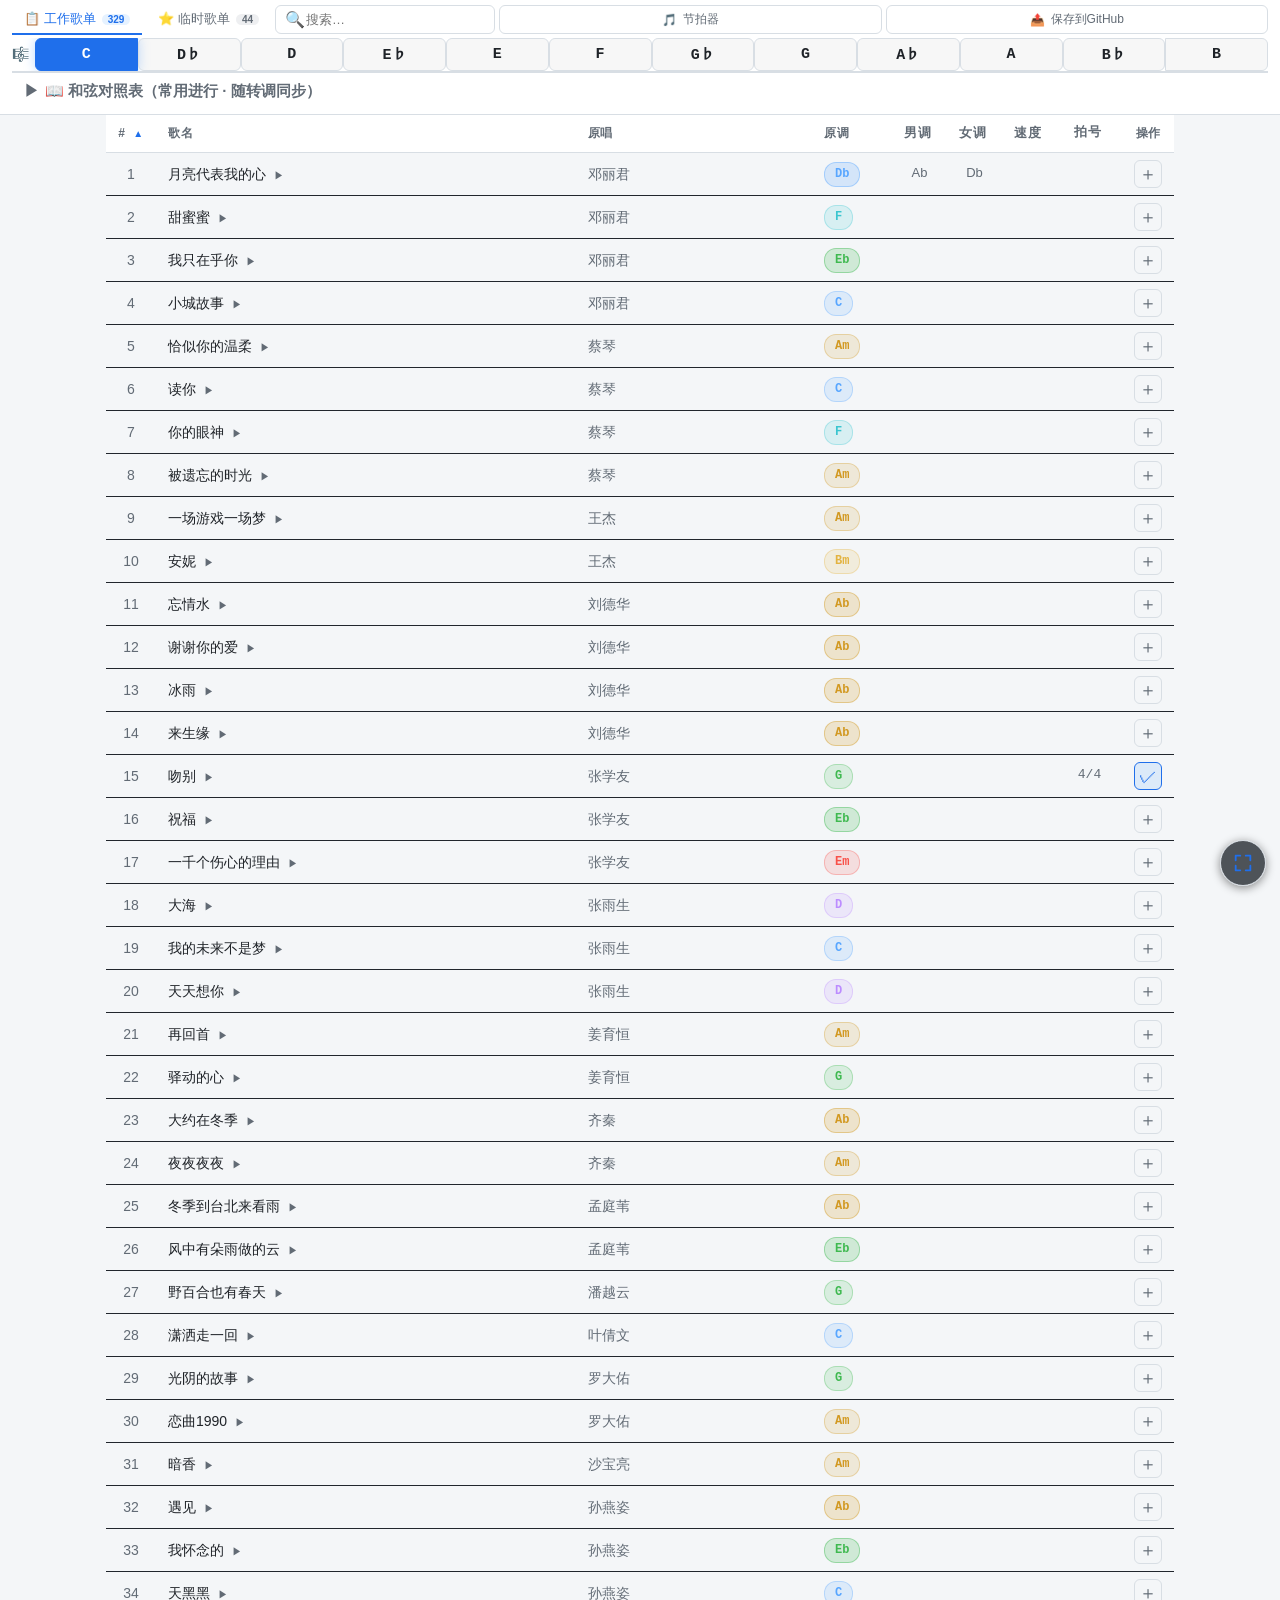
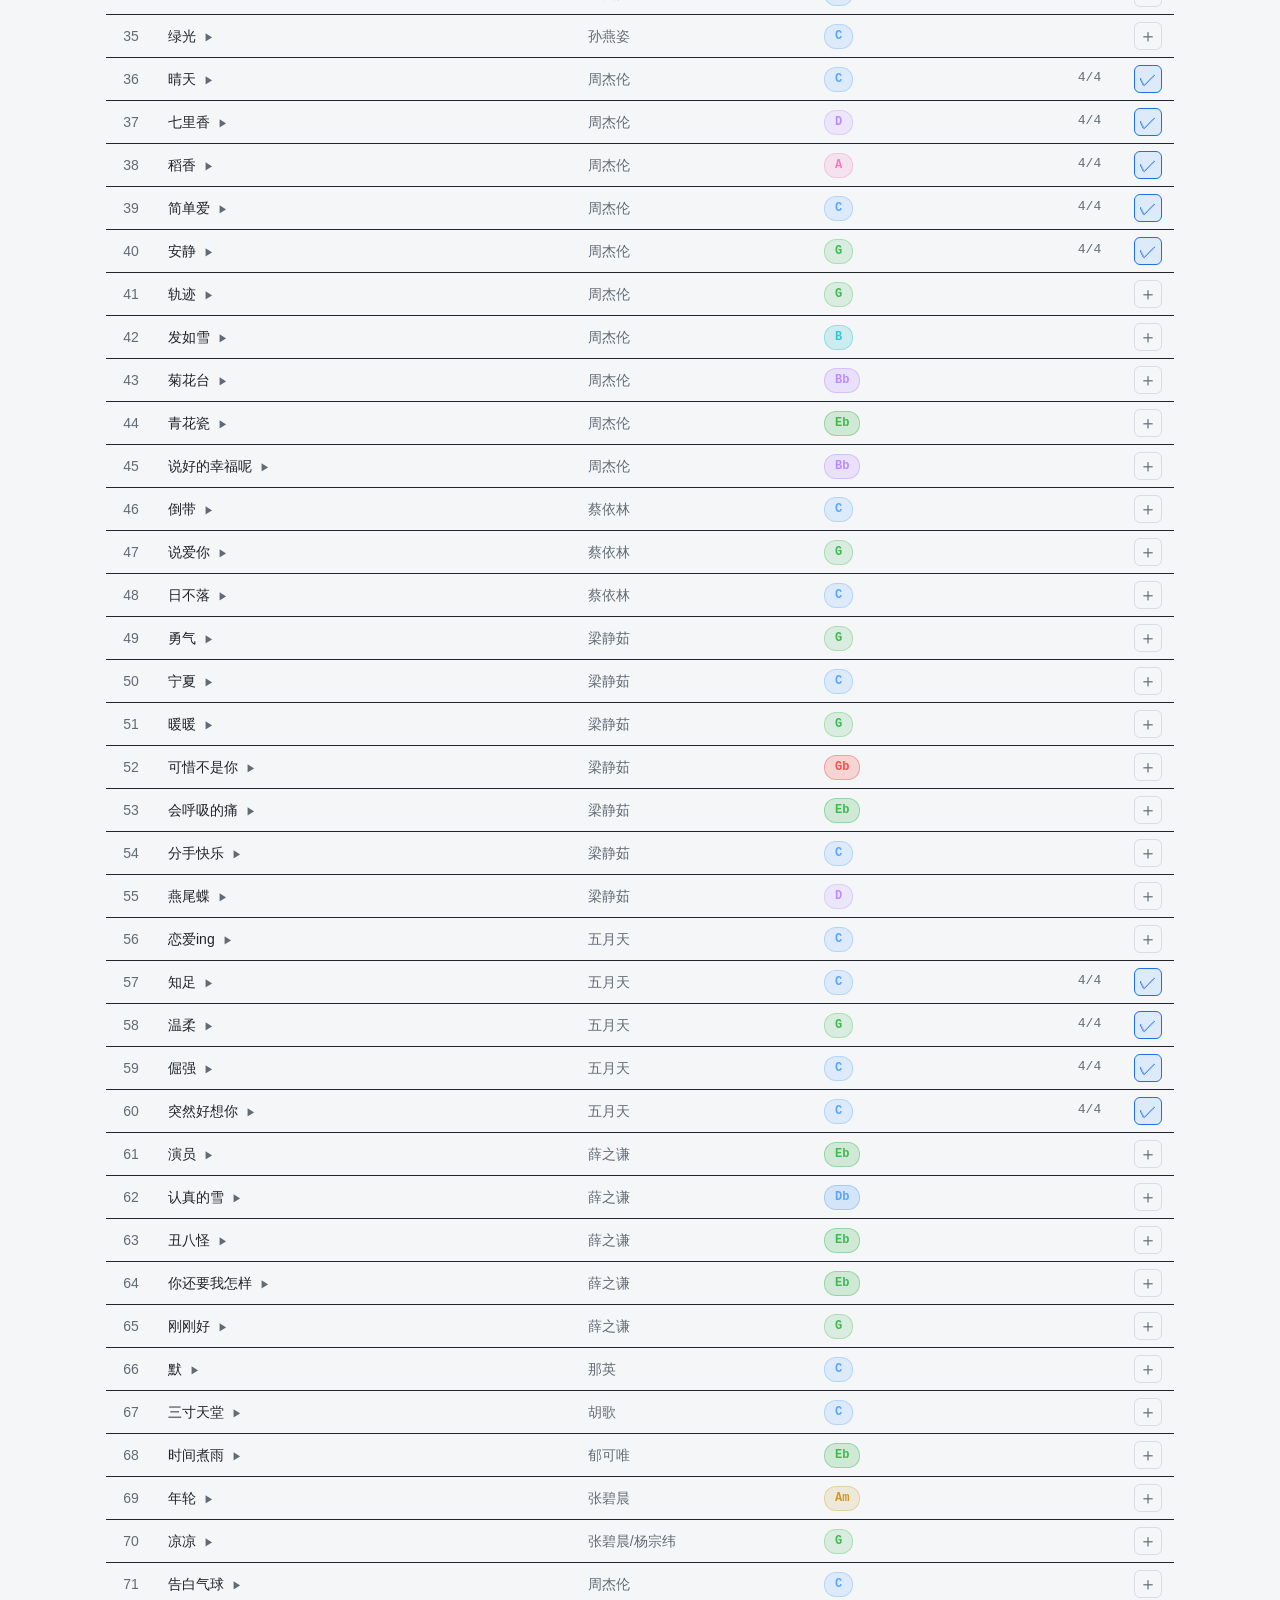
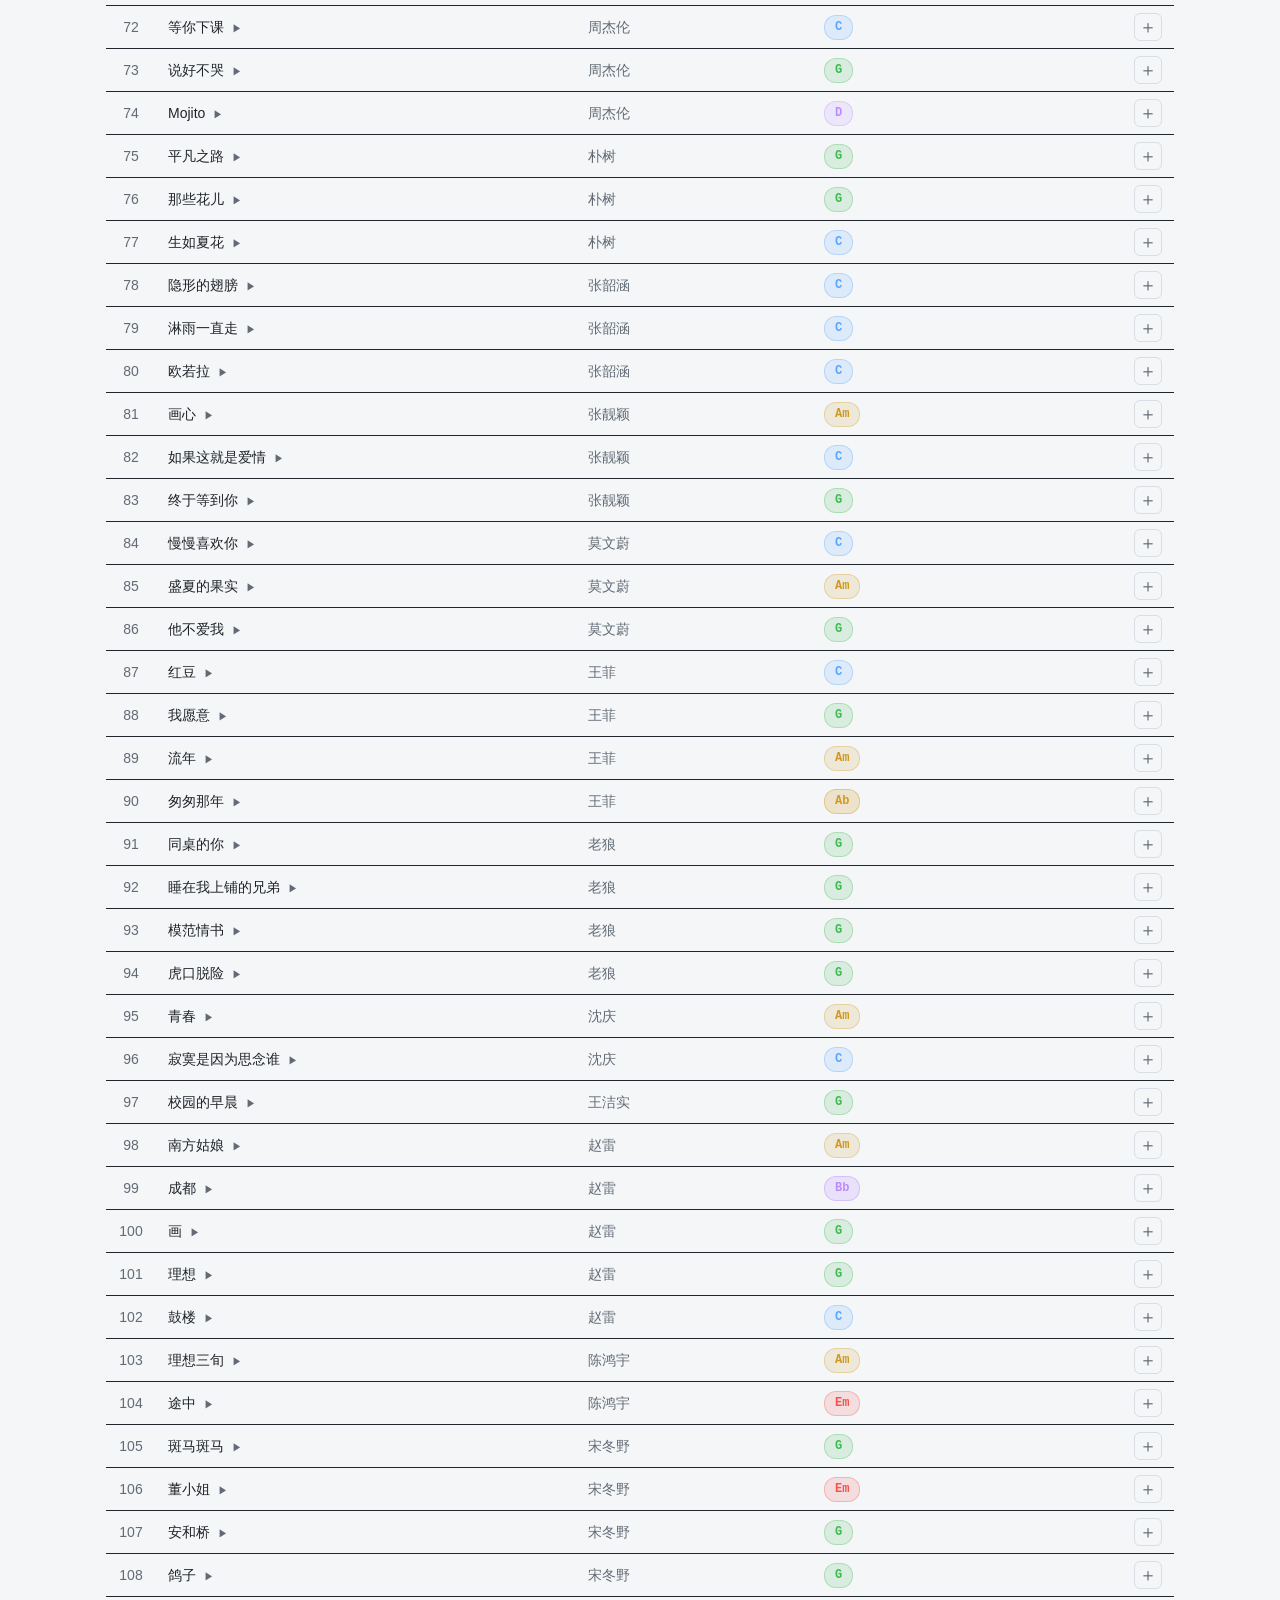
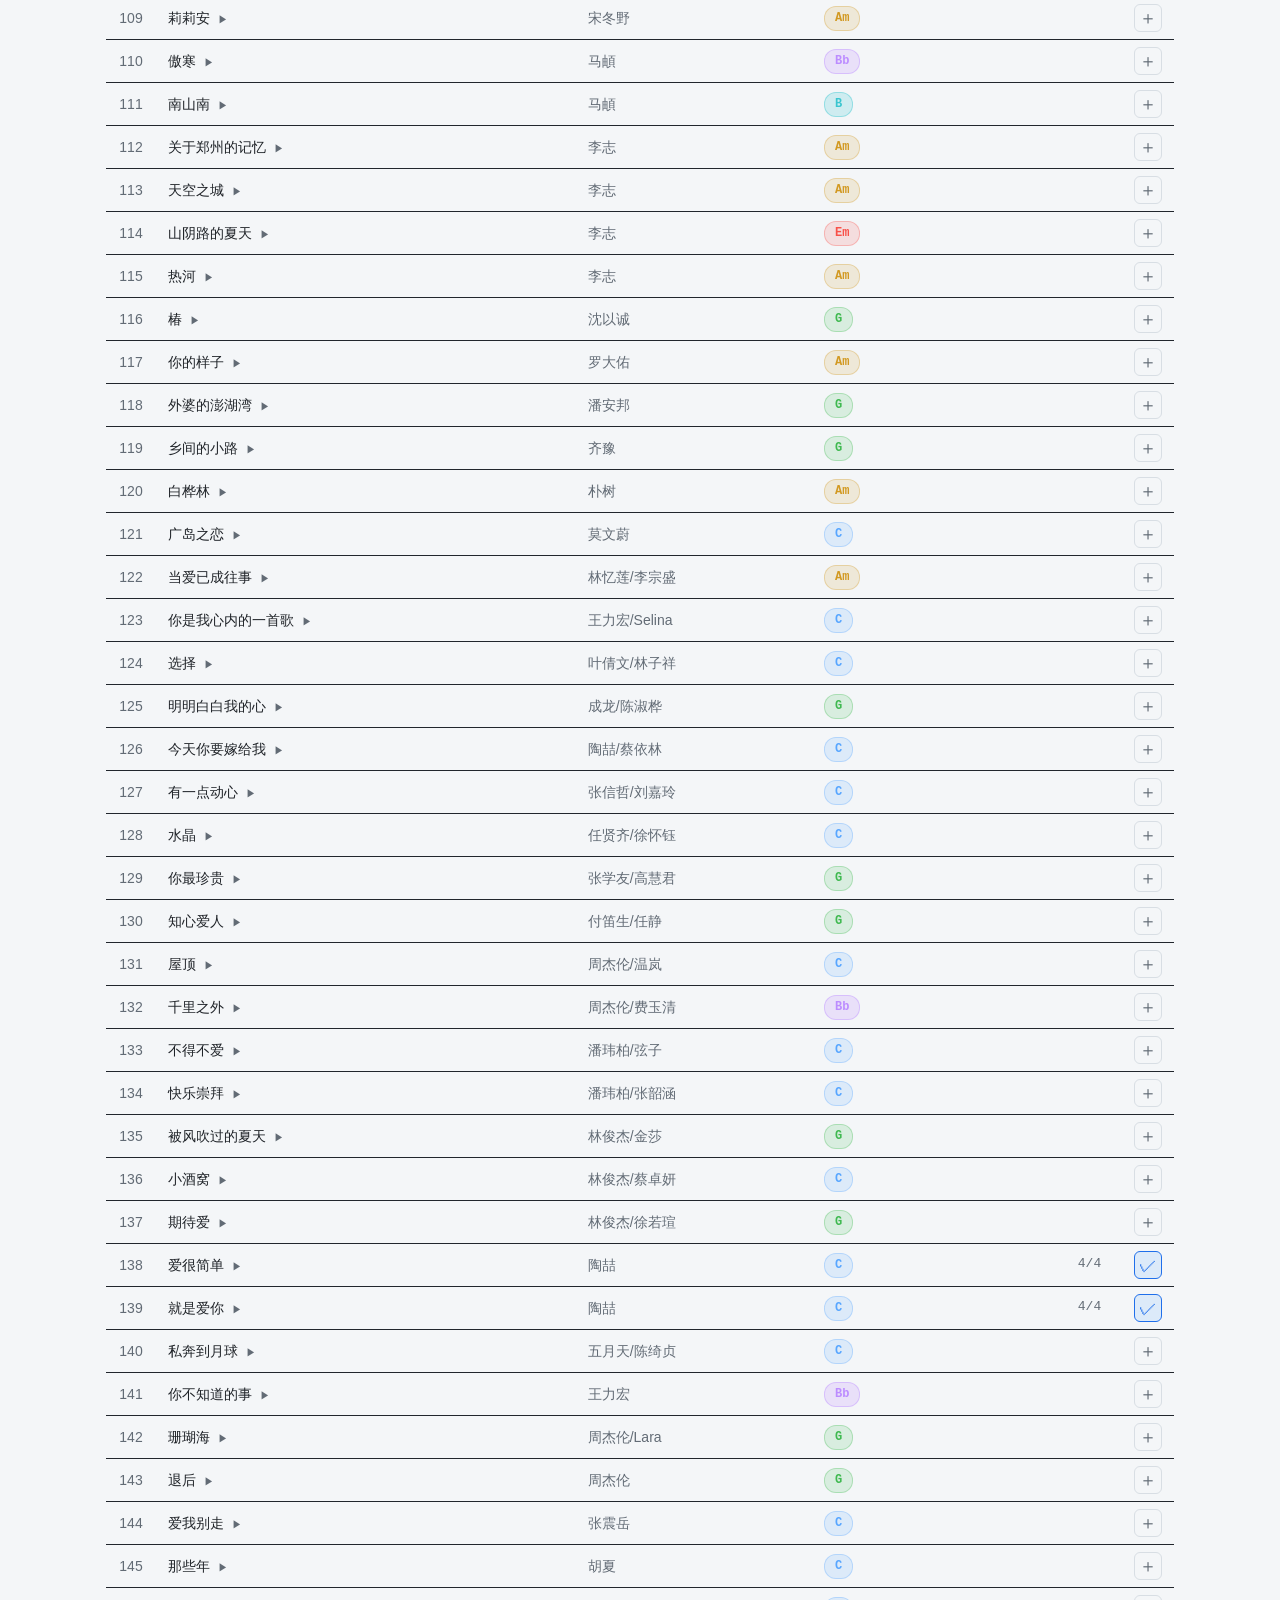
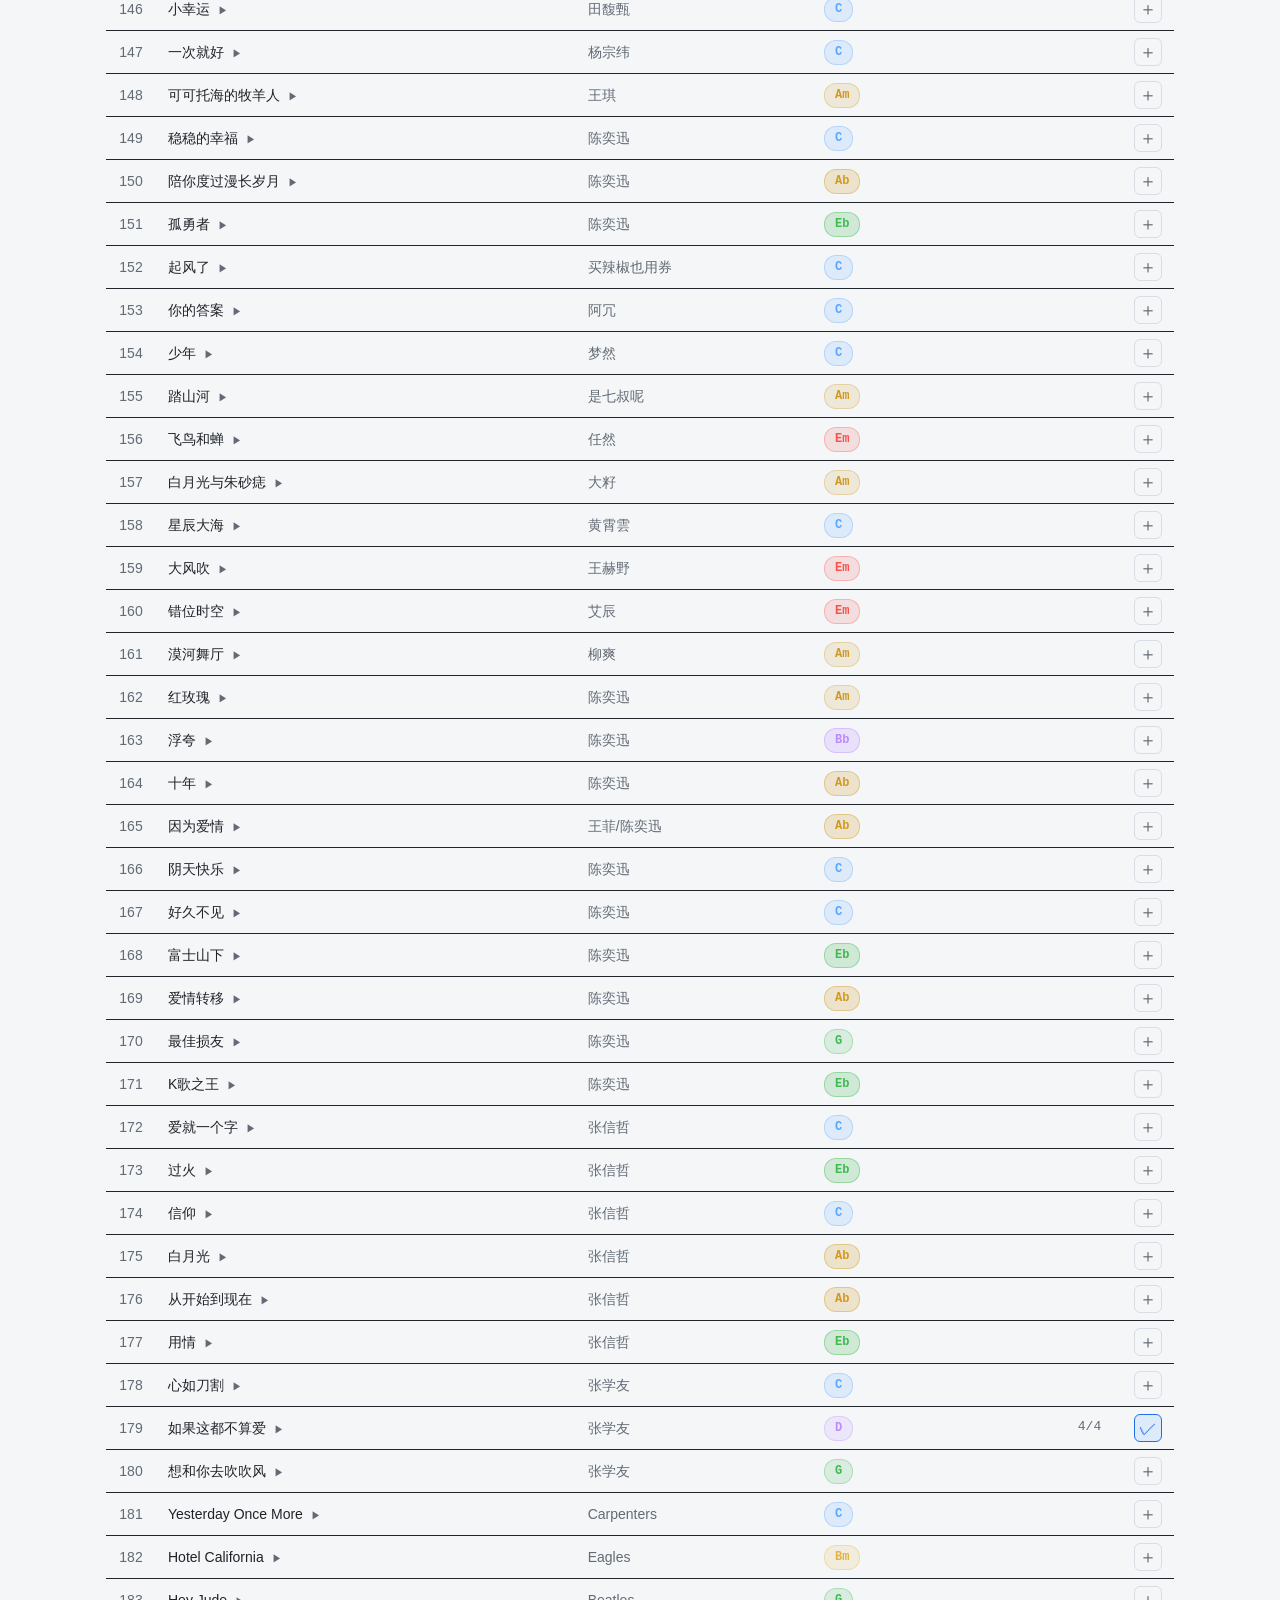
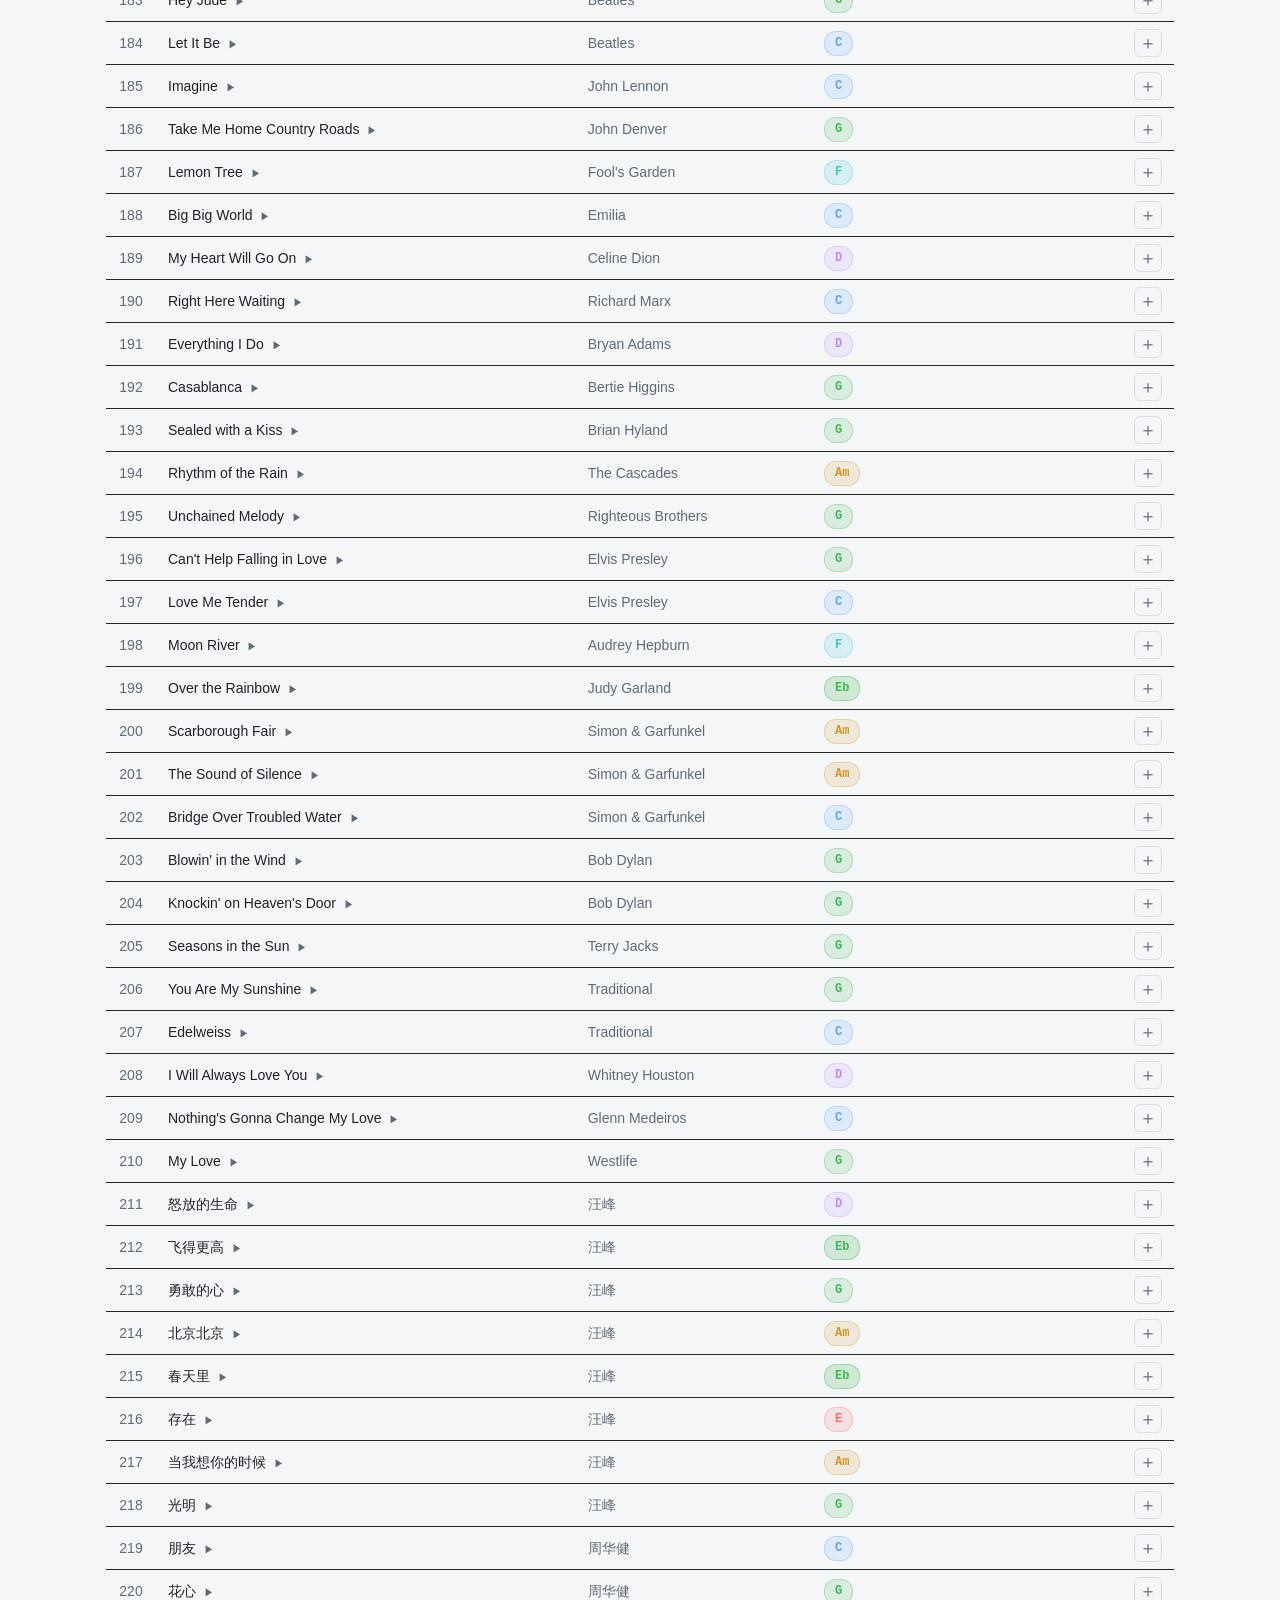
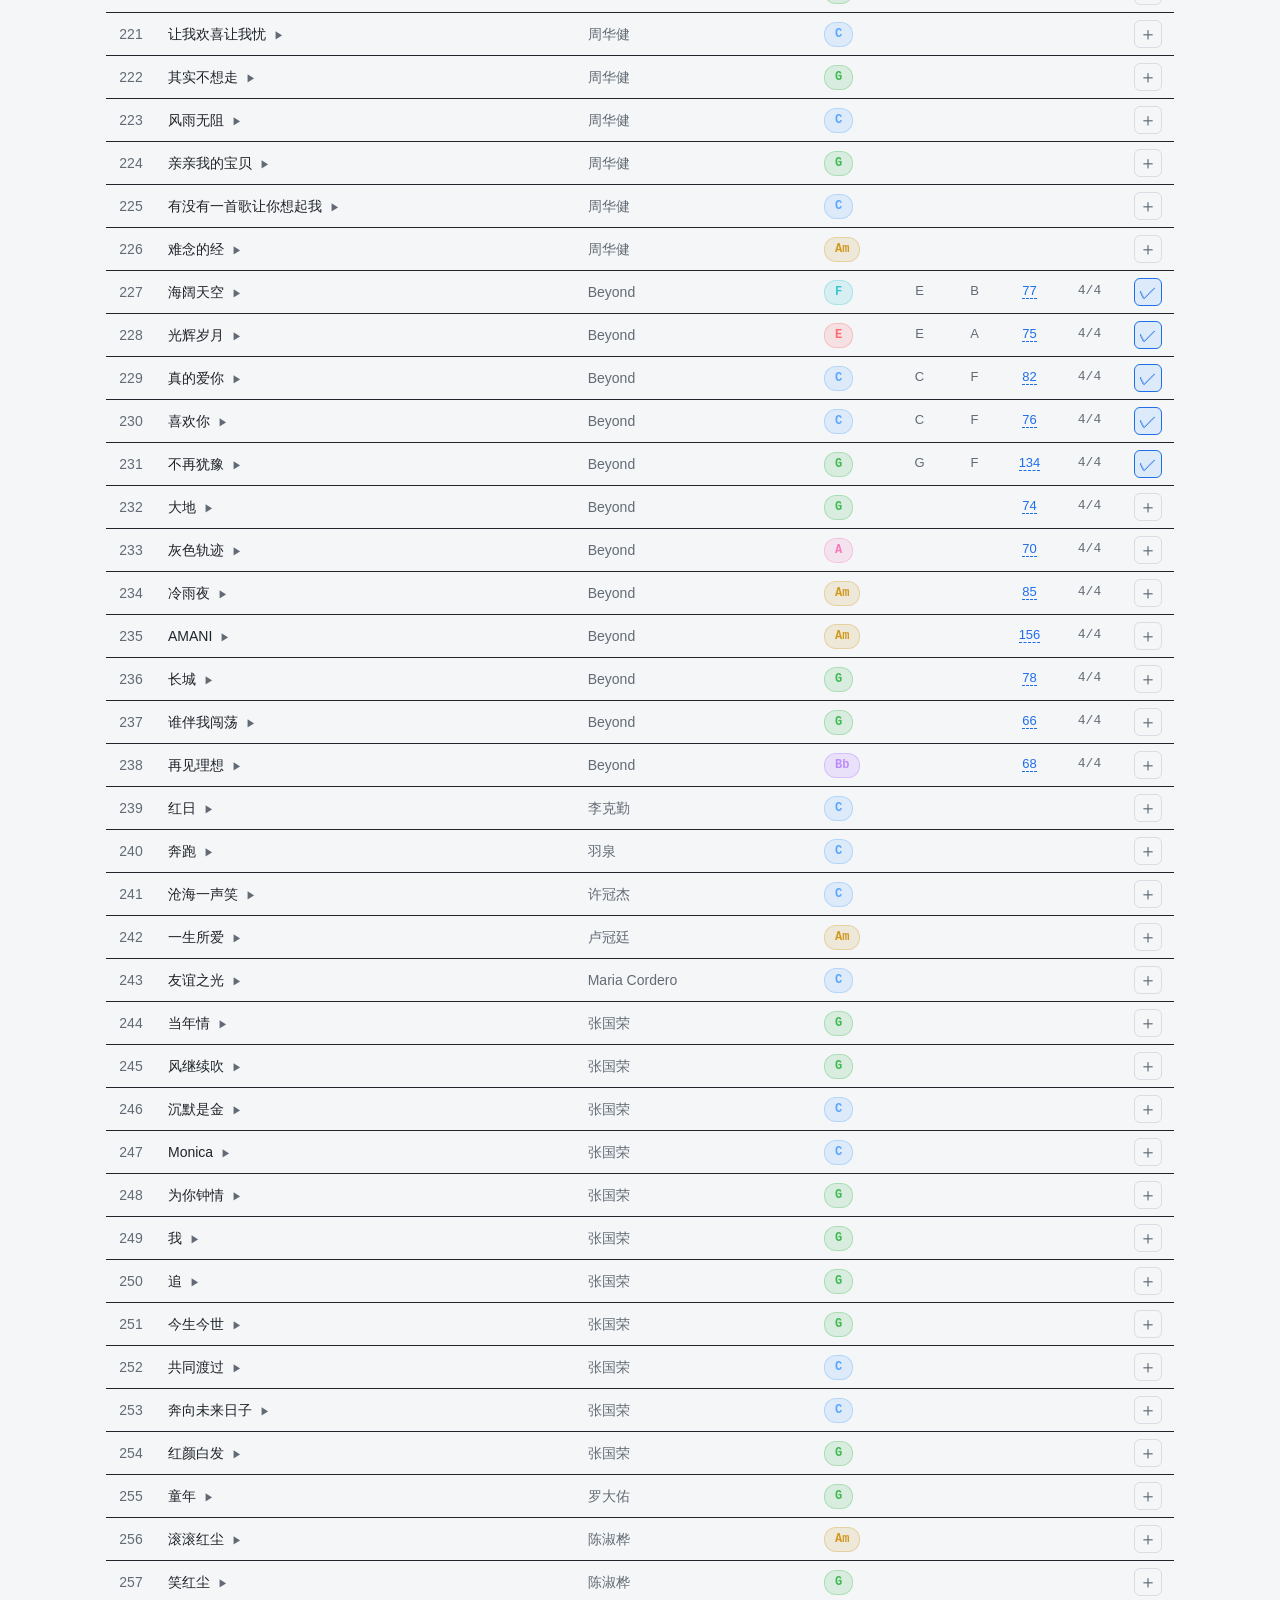
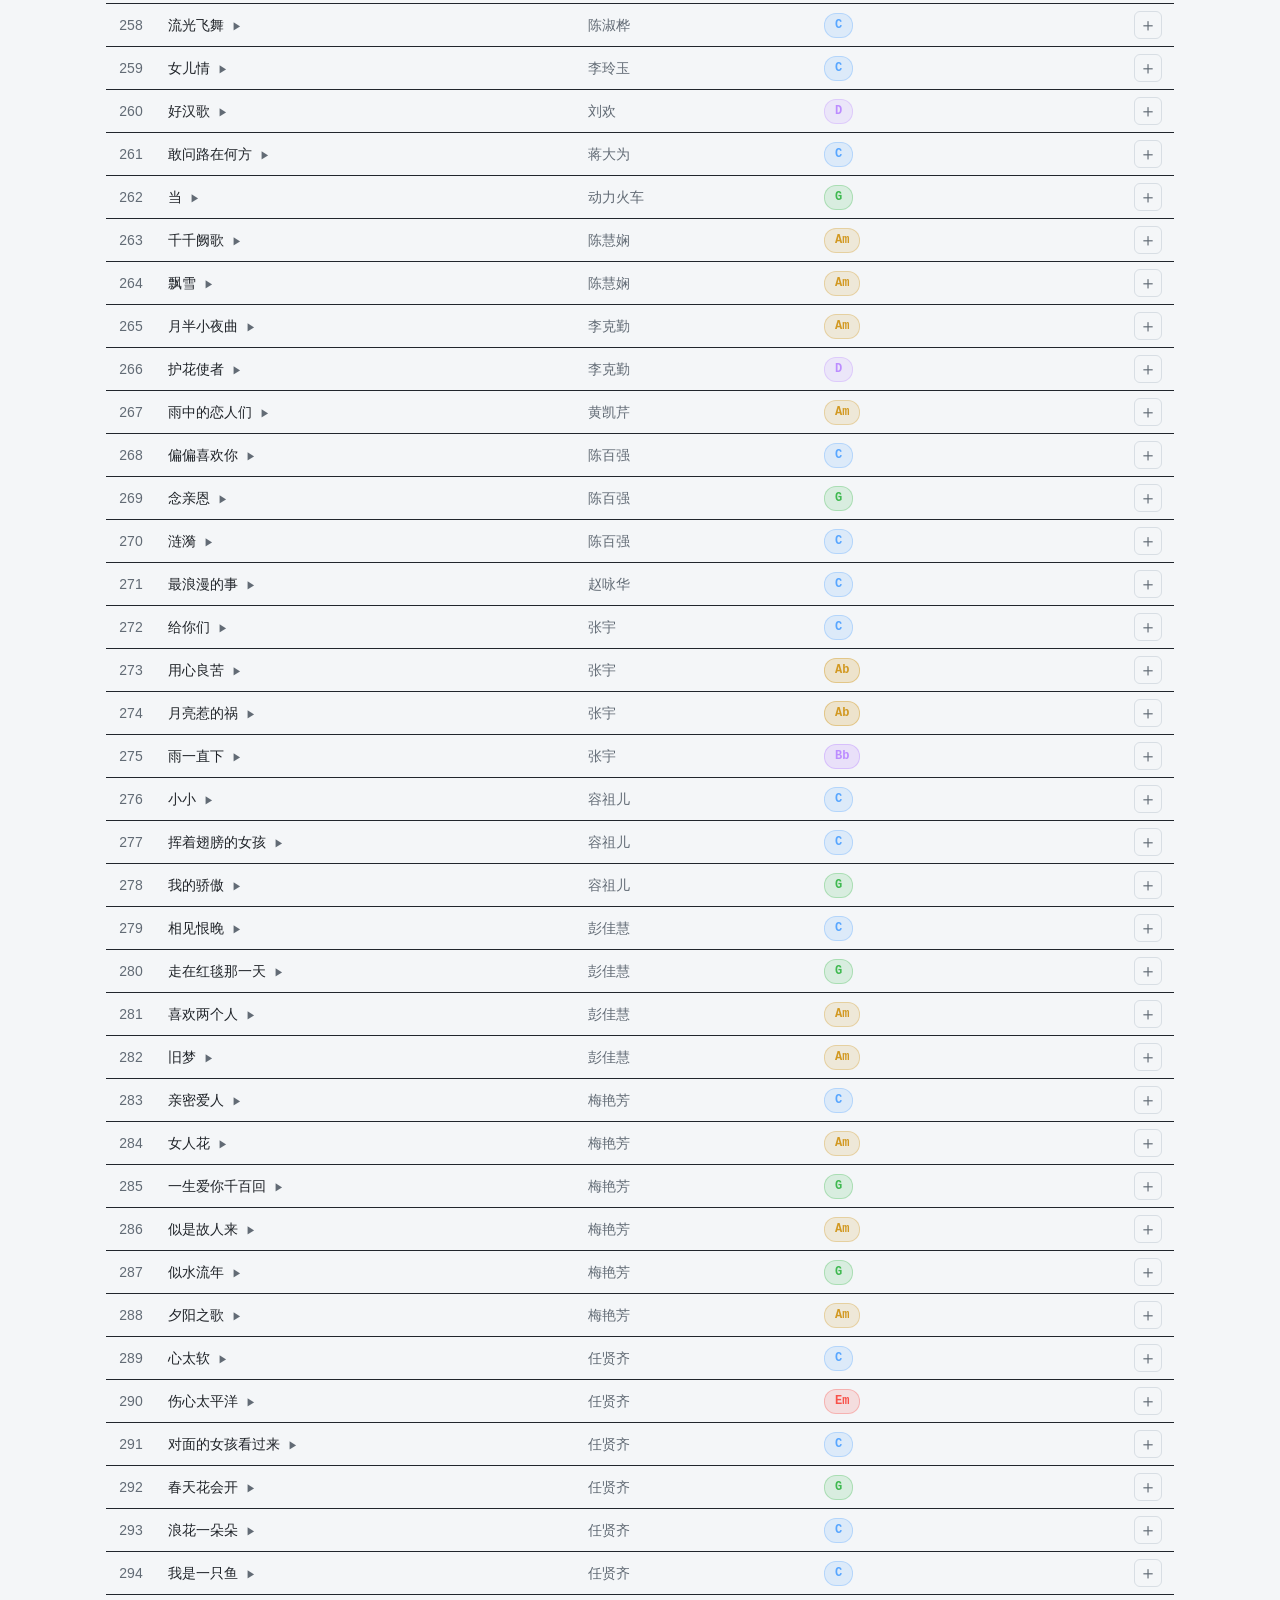
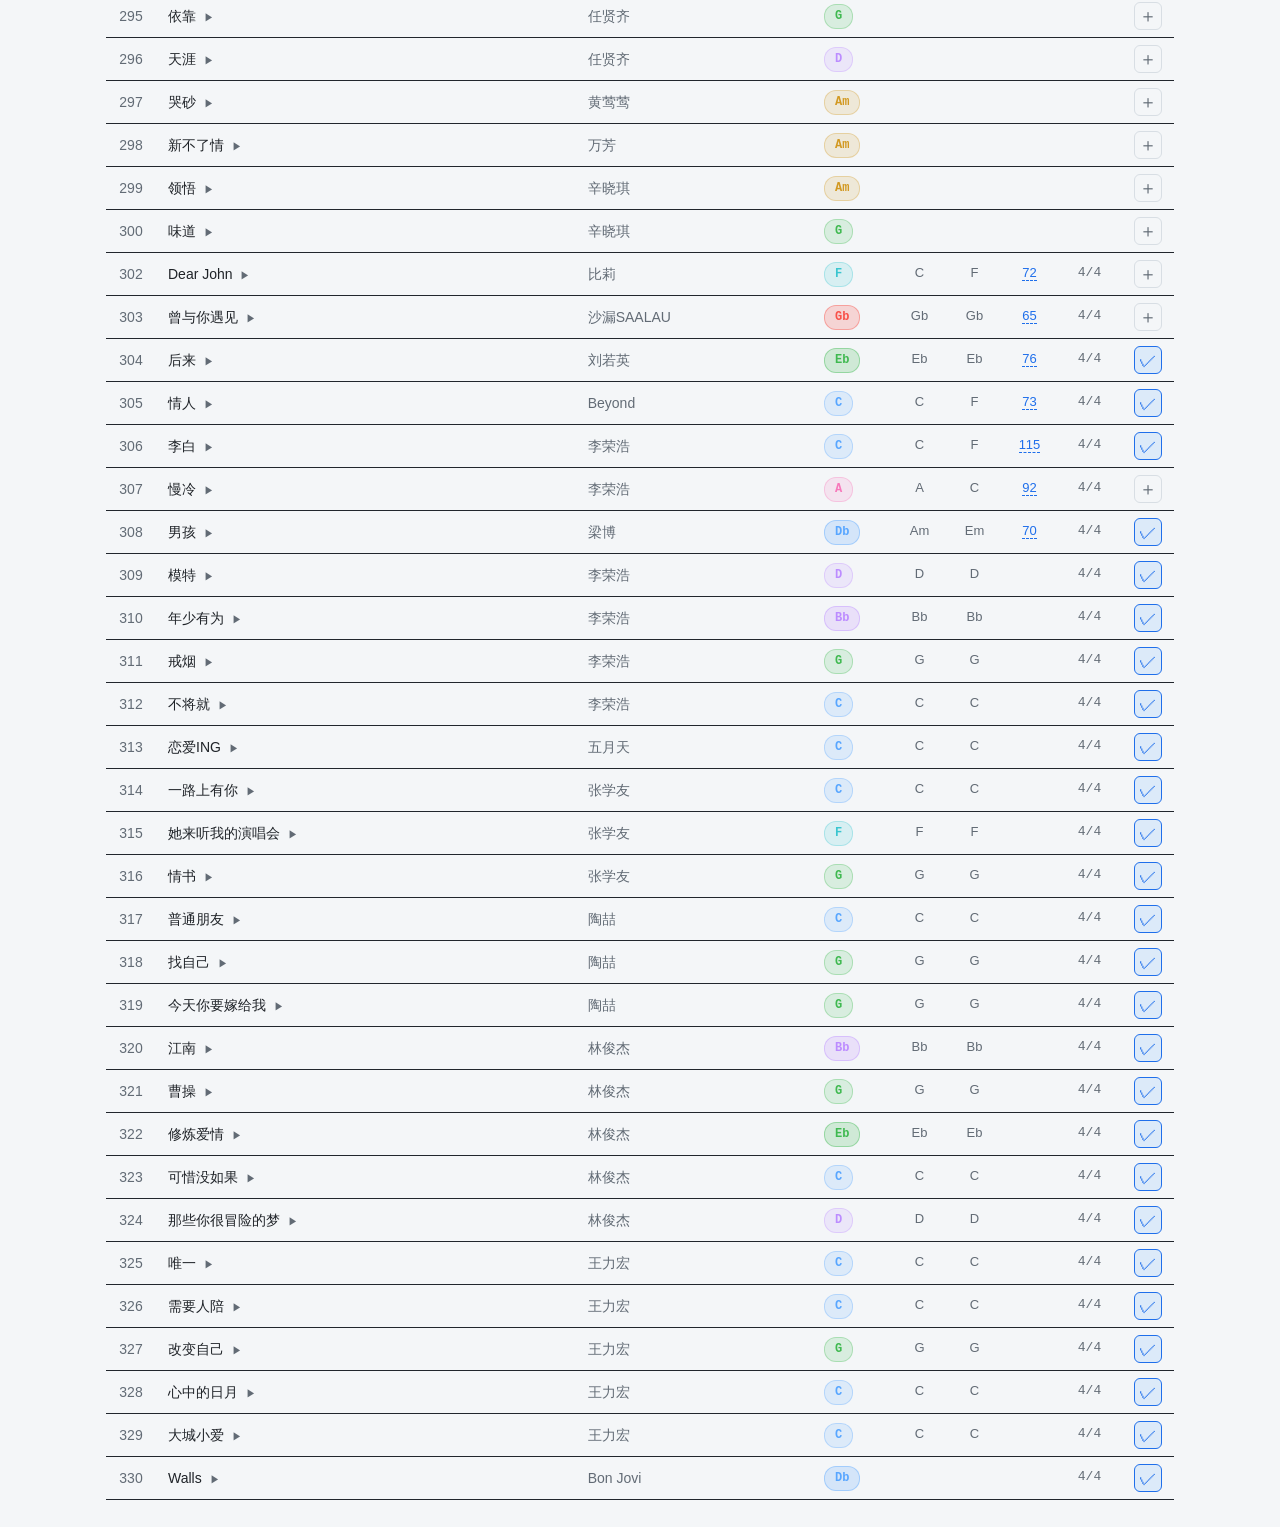
==== commit 5aacfff4: "PWA 离线化：新增 sw.js(应用外壳CacheFirst + songs.json剥离?t=离线可用)、manifest 方向改 any、index.html 注册 Service Worker" ====
--- a/index.html
+++ b/index.html
@@ -248,4 +248,35 @@
 
 
 
+<script>
+  // 注册 Service Worker，使本页面可作为离线 PWA 安装到安卓平板
+  if ('serviceWorker' in navigator) {
+    window.addEventListener('load', function () {
+      navigator.serviceWorker.register('sw.js').then(function (reg) {
+        reg.onupdatefound = function () {
+          var installing = reg.installing;
+          if (installing) {
+            installing.onstatechange = function () {
+              if (installing.state === 'installed' && navigator.serviceWorker.controller) {
+                showSwUpdate();
+              }
+            };
+          }
+        };
+      }).catch(function (err) { console.warn('SW 注册失败:', err); });
+    });
+  }
+  // 新版本就绪后提示刷新（避免静默刷新丢失编辑状态）
+  function showSwUpdate() {
+    var t = document.getElementById('swUpdate');
+    if (!t) {
+      t = document.createElement('div');
+      t.id = 'swUpdate';
+      t.setAttribute('style', 'position:fixed;left:50%;bottom:18px;transform:translateX(-50%);z-index:9999;background:#1F67FE;color:#fff;padding:10px 14px;border-radius:10px;font:14px/1.4 sans-serif;box-shadow:0 6px 20px rgba(0,0,0,.35);cursor:pointer');
+      t.textContent = '已更新，点击刷新';
+      t.onclick = function () { location.reload(); };
+      document.body.appendChild(t);
+    }
+  }
+</script>
 </body></html>
--- a/style.css
+++ b/style.css
@@ -241,8 +241,9 @@
     margin-bottom: 1px;
   }
   .prog-measures {
-    display: grid;
-    grid-template-columns: repeat(auto-fill, minmax(108px, 1fr));
+    display: flex;            /* 改流式布局：小节按内容自动定宽，密集小节自然变宽 */
+    flex-wrap: wrap;
+    align-items: stretch;
     gap: 0;
     border-radius: 6px;
     overflow: visible;
@@ -251,6 +252,8 @@
     margin-top: 1px;
   }
   .measure {
+    flex: 0 1 auto;           /* 宽度由内容决定（不强制等宽），容器过窄才收缩 */
+    min-width: 120px;         /* 下限：极简小节不至于被压成一条 */
     padding: 2px 4px 0;   /* 底部留白归零：歌词栏紧贴下方虚线边界 */
     border-bottom: 1px dashed rgba(63,185,80,0.3);
     text-align: center;
@@ -1075,6 +1078,14 @@
   .detail-body .measure-num   { font-size: 32px; font-weight: 800; }
   .lyrics-input { font-size: 18px; font-weight: 600; }
 
+  /* 和弦对照表展开：与歌曲展开和弦页保持一致的视觉（大字体/高对比/远距可读） */
+  .ref-panel-body .prog-section { gap: 6px; }
+  .ref-panel-body .prog-label { font-size: 18px; font-weight: 700; }
+  .ref-panel-body .prog-measures { grid-template-columns: repeat(auto-fill, minmax(180px, 1fr)); }
+  .ref-panel-body .measure { padding: 4px 12px 0; }
+  .ref-panel-body .measure-chord { font-size: 36px; font-weight: 700; }
+  .ref-panel-body .measure-num   { font-size: 32px; font-weight: 800; }
+
   /* 歌单/工具栏内和弦标签随新配色提亮（key-* 类用 var 自动生效） */
   .key-badge { font-weight: 600; }
 }
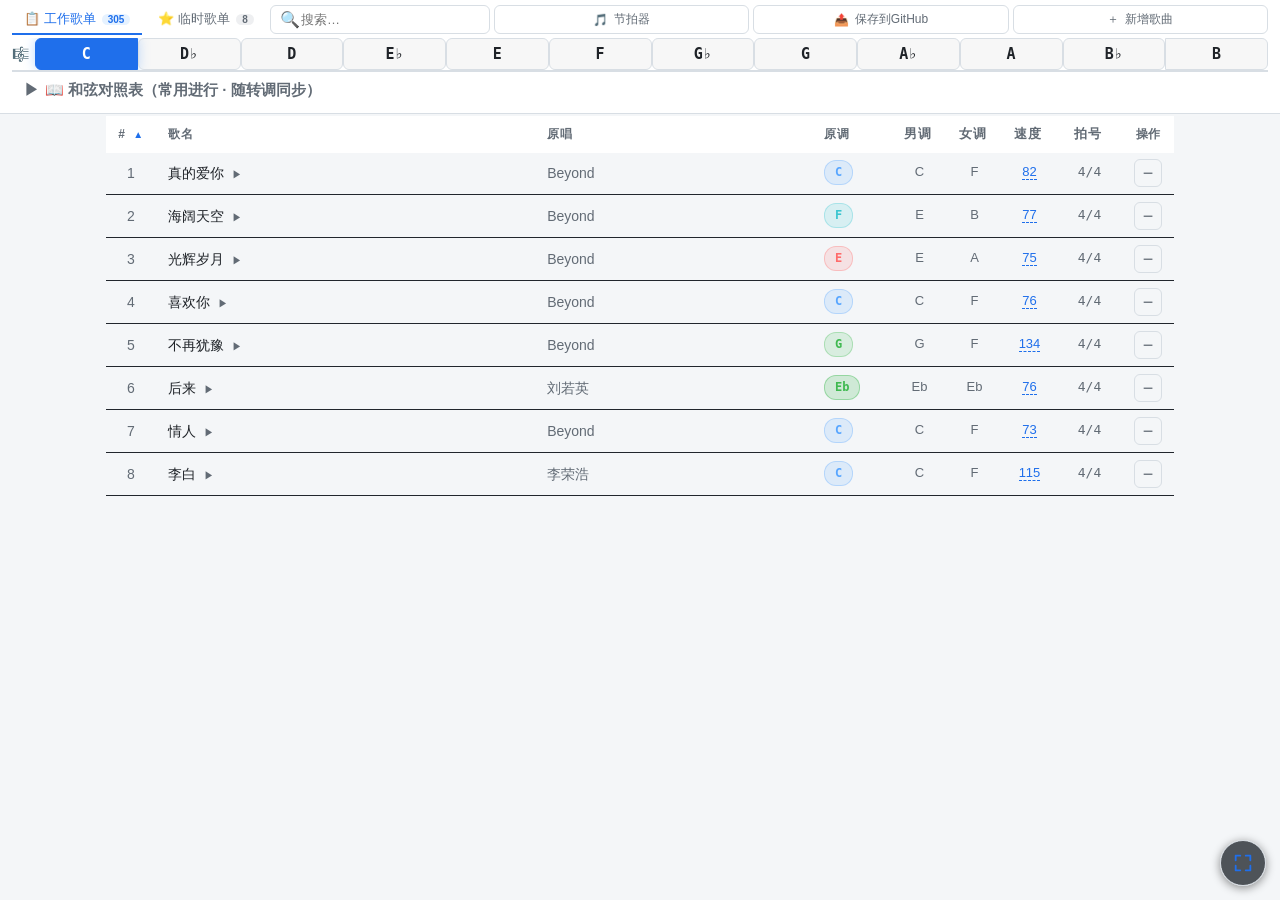
==== commit fbdd2589: "拆分 songs.json 为逐首分文件 + 新增歌曲功能 - songs.json 改为索引(歌曲元信息+临时歌单)，每首歌独立存于 songs/<id>.json(prog/notes/lyric" ====
--- a/index.html
+++ b/index.html
@@ -35,6 +35,7 @@
     </div>
     <button class="btn outline" title="节拍器" onclick="toggleMetronome()"><span>🎵</span><span>节拍器</span></button>
     <button class="btn outline" title="导出修改 / 保存到GitHub" onclick="openExportModal()"><span>📤</span><span>保存到GitHub</span></button>
+    <button class="btn outline" title="新增一首歌曲" onclick="openNewSongModal()"><span>＋</span><span>新增歌曲</span></button>
   </div>
   <div class="key-bar">
     <span class="key-bar-label">🎼</span>
@@ -238,10 +239,68 @@
   </div>
 </div>
 
+<div class="export-mask" id="newSongMask" onclick="if(event.target===this)closeNewSongModal()">
+  <div class="ns-box">
+    <div class="export-head"><span>＋ 新增歌曲</span><button class="export-x" onclick="closeNewSongModal()">×</button></div>
+    <form class="ns-form" id="newSongForm" onsubmit="return false">
+      <div class="ns-row">
+        <label class="ns-field ns-id">
+          <span>编号 ID</span>
+          <input type="number" id="nsId" min="1" readonly>
+        </label>
+        <label class="ns-field">
+          <span>歌名 <i class="req">*</i></span>
+          <input type="text" id="nsName" placeholder="必填" maxlength="60" autocomplete="off">
+        </label>
+      </div>
+      <div class="ns-row">
+        <label class="ns-field">
+          <span>原唱</span>
+          <input type="text" id="nsArtist" placeholder="如：Beyond" maxlength="40" autocomplete="off">
+        </label>
+        <label class="ns-field">
+          <span>原调</span>
+          <input type="text" id="nsKey" placeholder="如 C / F / Eb" maxlength="6" autocomplete="off">
+        </label>
+      </div>
+      <div class="ns-row">
+        <label class="ns-field">
+          <span>男调</span>
+          <input type="text" id="nsMaleKey" placeholder="可留空" maxlength="6" autocomplete="off">
+        </label>
+        <label class="ns-field">
+          <span>女调</span>
+          <input type="text" id="nsFemaleKey" placeholder="可留空" maxlength="6" autocomplete="off">
+        </label>
+      </div>
+      <div class="ns-row">
+        <label class="ns-field">
+          <span>速度 BPM</span>
+          <input type="text" id="nsBpm" placeholder="可留空" maxlength="4" inputmode="numeric" autocomplete="off">
+        </label>
+        <label class="ns-field">
+          <span>拍号</span>
+          <input type="text" id="nsTimeSig" placeholder="如 4/4" maxlength="5" autocomplete="off">
+        </label>
+      </div>
+      <div class="ns-hint">新增后歌曲会出现在列表末尾，详情页可继续编辑和弦走向；点"保存到 GitHub"才会真正写入仓库。</div>
+      <div class="ns-actions">
+        <button class="btn outline" type="button" onclick="closeNewSongModal()">取消</button>
+        <button class="btn primary" type="button" onclick="confirmNewSong()">添加并展开</button>
+      </div>
+    </form>
+  </div>
+</div>
+
 <button class="fs-btn" id="fsBtn" title="全屏 / 退出全屏" aria-label="全屏" onclick="toggleFullscreen()">
   <svg viewBox="0 0 24 24" width="22" height="22" aria-hidden="true">
     <path d="M4 9V4h5M20 9V4h-5M4 15v5h5M20 15v5h-5" fill="none" stroke="currentColor" stroke-width="2" stroke-linecap="round" stroke-linejoin="round"/>
   </svg>
+</button>
+
+<button class="install-btn" id="installBtn" title="安装到桌面（离线 PWA）" aria-label="安装到桌面">
+  <svg viewBox="0 0 24 24" width="20" height="20" aria-hidden="true"><path d="M12 3v9m0 0l-4-4m4 4l4-4M5 18v2a2 2 0 002 2h10a2 2 0 002-2v-2" fill="none" stroke="currentColor" stroke-width="2" stroke-linecap="round" stroke-linejoin="round"/></svg>
+  <span>安装</span>
 </button>
 
 <script src="app.js"></script>
@@ -278,5 +337,28 @@
       document.body.appendChild(t);
     }
   }
+  // 页面内"安装到桌面"按钮：捕获原生安装提示，确保 standalone（无网址栏）模式
+  (function () {
+    var btn = document.getElementById('installBtn');
+    var promptEvt = null;
+    window.addEventListener('beforeinstallprompt', function (e) {
+      e.preventDefault();          // 拦掉 Chrome 自动迷你条，统一走本按钮
+      promptEvt = e;
+      btn.style.display = 'flex';
+    });
+    window.addEventListener('appinstalled', function () {
+      btn.style.display = 'none';
+      promptEvt = null;
+    });
+    btn.addEventListener('click', function () {
+      if (!promptEvt) return;
+      promptEvt.prompt();
+      promptEvt.userChoice.then(function (choice) {
+        if (choice.outcome === 'accepted') { /* 已安装为独立 PWA */ }
+        promptEvt = null;
+        btn.style.display = 'none';
+      });
+    });
+  })();
 </script>
 </body></html>
--- a/style.css
+++ b/style.css
@@ -725,6 +725,25 @@
 .gh-remember { font-size:12px; color:var(--text-dim); display:flex; align-items:center; gap:4px; cursor:pointer; white-space:nowrap; }
 .gh-status { font-size:12px; color:var(--text-dim); }
 
+/* 新增歌曲弹窗 */
+.ns-box { width:100%; max-width:520px; max-height:88vh; display:flex; flex-direction:column; background:var(--surface); border:1px solid var(--border); border-radius:14px; box-shadow:0 20px 60px rgba(0,0,0,.55); overflow:auto; }
+.ns-form { padding:16px 18px 18px; display:flex; flex-direction:column; gap:12px; }
+.ns-row { display:flex; gap:12px; }
+.ns-field { flex:1; display:flex; flex-direction:column; gap:5px; min-width:0; }
+.ns-field > span { font-size:12px; color:var(--text-dim); }
+.ns-field .req { color:#f85149; font-style:normal; }
+.ns-field input { width:100%; padding:9px 10px; background:var(--bg); border:1px solid var(--border); border-radius:8px; color:var(--text); font-size:14px; outline:none; box-sizing:border-box; }
+.ns-field input:focus { border-color:var(--accent); }
+.ns-field.ns-id { flex:0 0 84px; }
+.ns-field.ns-id input { text-align:center; color:var(--text-dim); }
+.ns-hint { font-size:11px; color:var(--text-dim); line-height:1.6; background:var(--bg); border:1px solid var(--border); border-radius:8px; padding:8px 10px; }
+.ns-actions { display:flex; gap:10px; margin-top:2px; }
+.ns-actions .btn { flex:1; padding:10px; border-radius:9px; font-size:14px; cursor:pointer; }
+.ns-actions .btn.primary { background:var(--accent-dim); color:#fff; border:1px solid var(--accent); }
+.ns-actions .btn.outline { background:transparent; color:var(--text); border:1px solid var(--border); }
+.ns-actions .btn:hover { opacity:.88; }
+
+
 /* 和弦悬浮提示 */
 .chord-tip { position:fixed; display:none; z-index:300; background:var(--surface); border:1px solid var(--accent); border-radius:10px; padding:8px 12px; box-shadow:0 8px 28px rgba(0,0,0,.5); pointer-events:none; max-width:190px; }
 .ct-name { font-size:16px; font-weight:700; color:var(--accent); font-family:'Consolas','Monaco',monospace; }
@@ -1118,4 +1137,27 @@
 /* 进入全屏后让按钮更隐蔽，避免遮挡谱面 */
 :fullscreen .fs-btn { opacity: 0.35; }
 :-webkit-full-screen .fs-btn { opacity: 0.35; }
+/* 页面内"安装到桌面"按钮：仅在可安装时由 JS 显示 */
+.install-btn {
+  position: fixed;
+  left: max(14px, env(safe-area-inset-left));
+  bottom: max(14px, env(safe-area-inset-bottom));
+  z-index: 60;
+  display: none;
+  align-items: center;
+  gap: 6px;
+  padding: 0 15px 0 12px;
+  height: 46px;
+  border: 1px solid var(--border, #28313d);
+  border-radius: 23px;
+  background: rgba(15, 20, 27, 0.72);
+  color: #e6edf3;
+  font: 600 14px/1 sans-serif;
+  cursor: pointer;
+  -webkit-backdrop-filter: blur(6px);
+  backdrop-filter: blur(6px);
+}
+.install-btn svg { display: block; }
+.install-btn:hover { background: rgba(22, 29, 39, 0.92); }
+.install-btn:active { transform: scale(0.96); }
 .fs-btn:hover { opacity: 1; }
